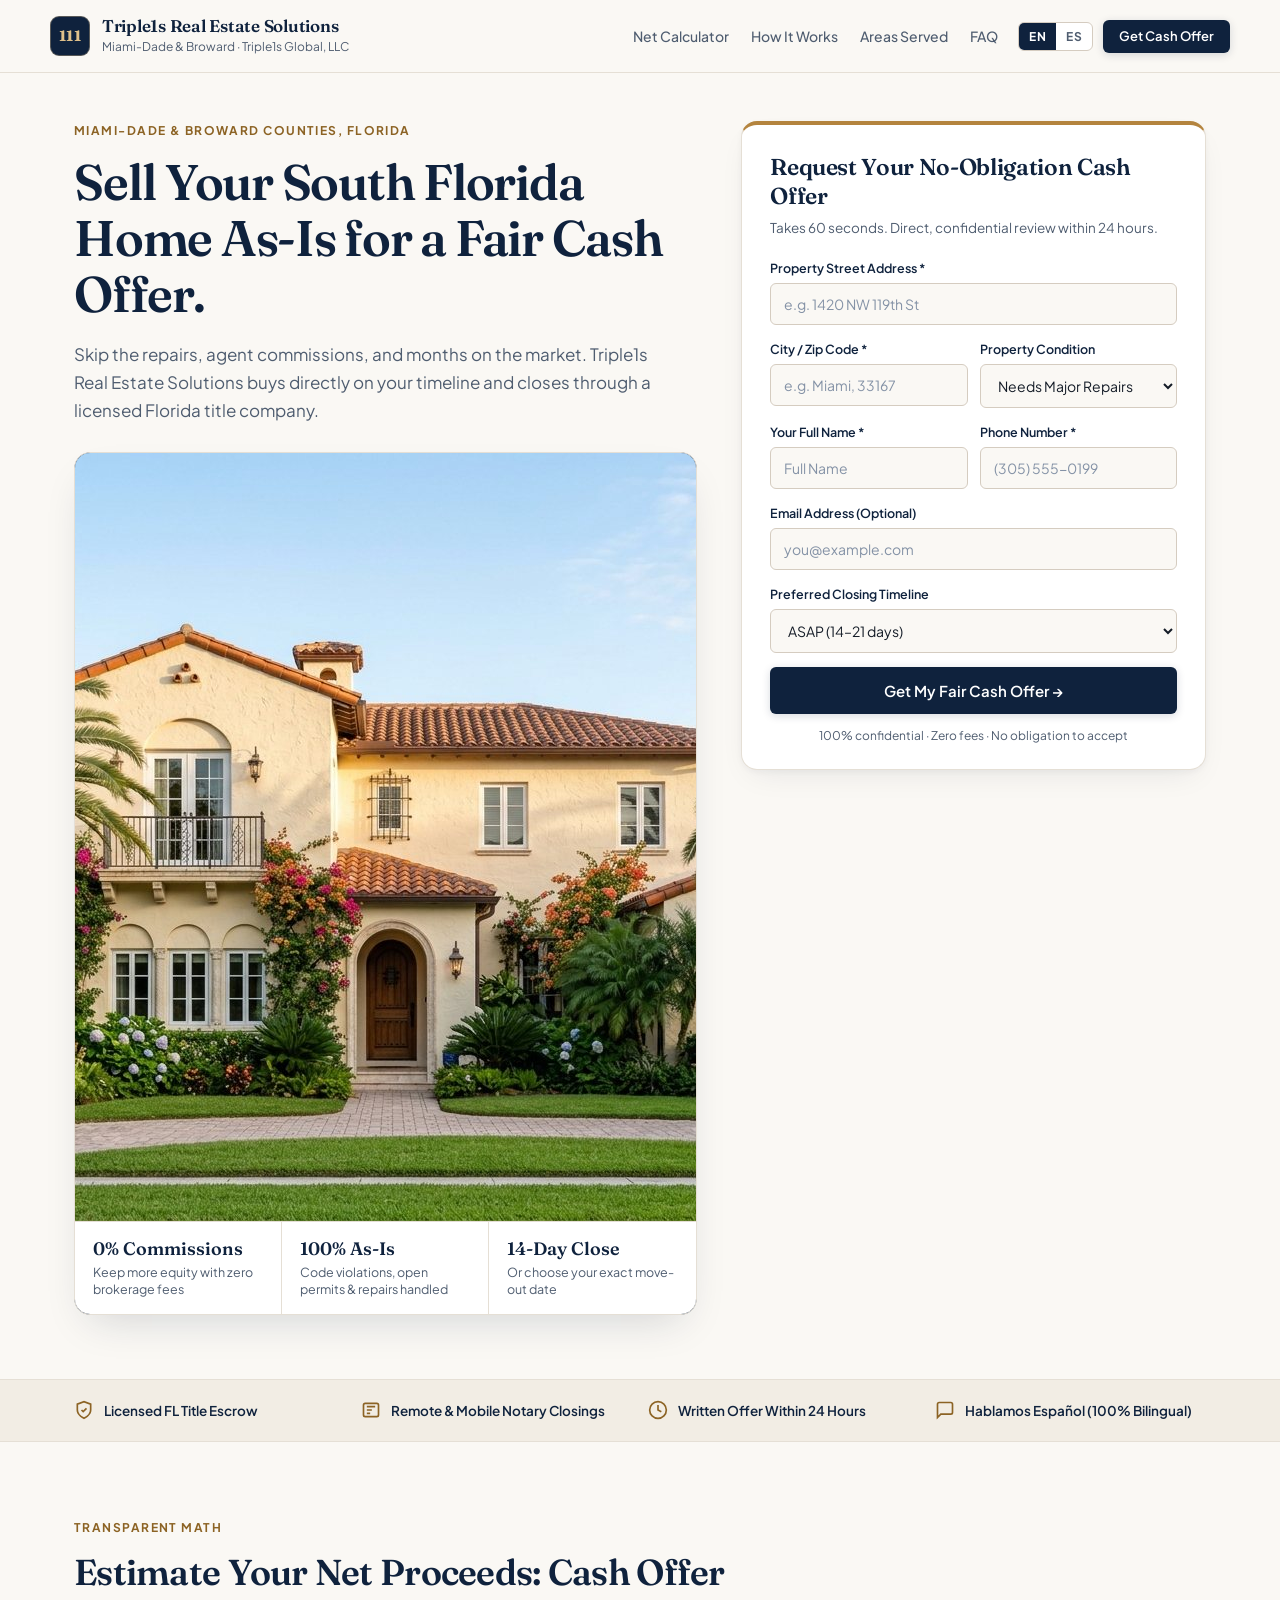
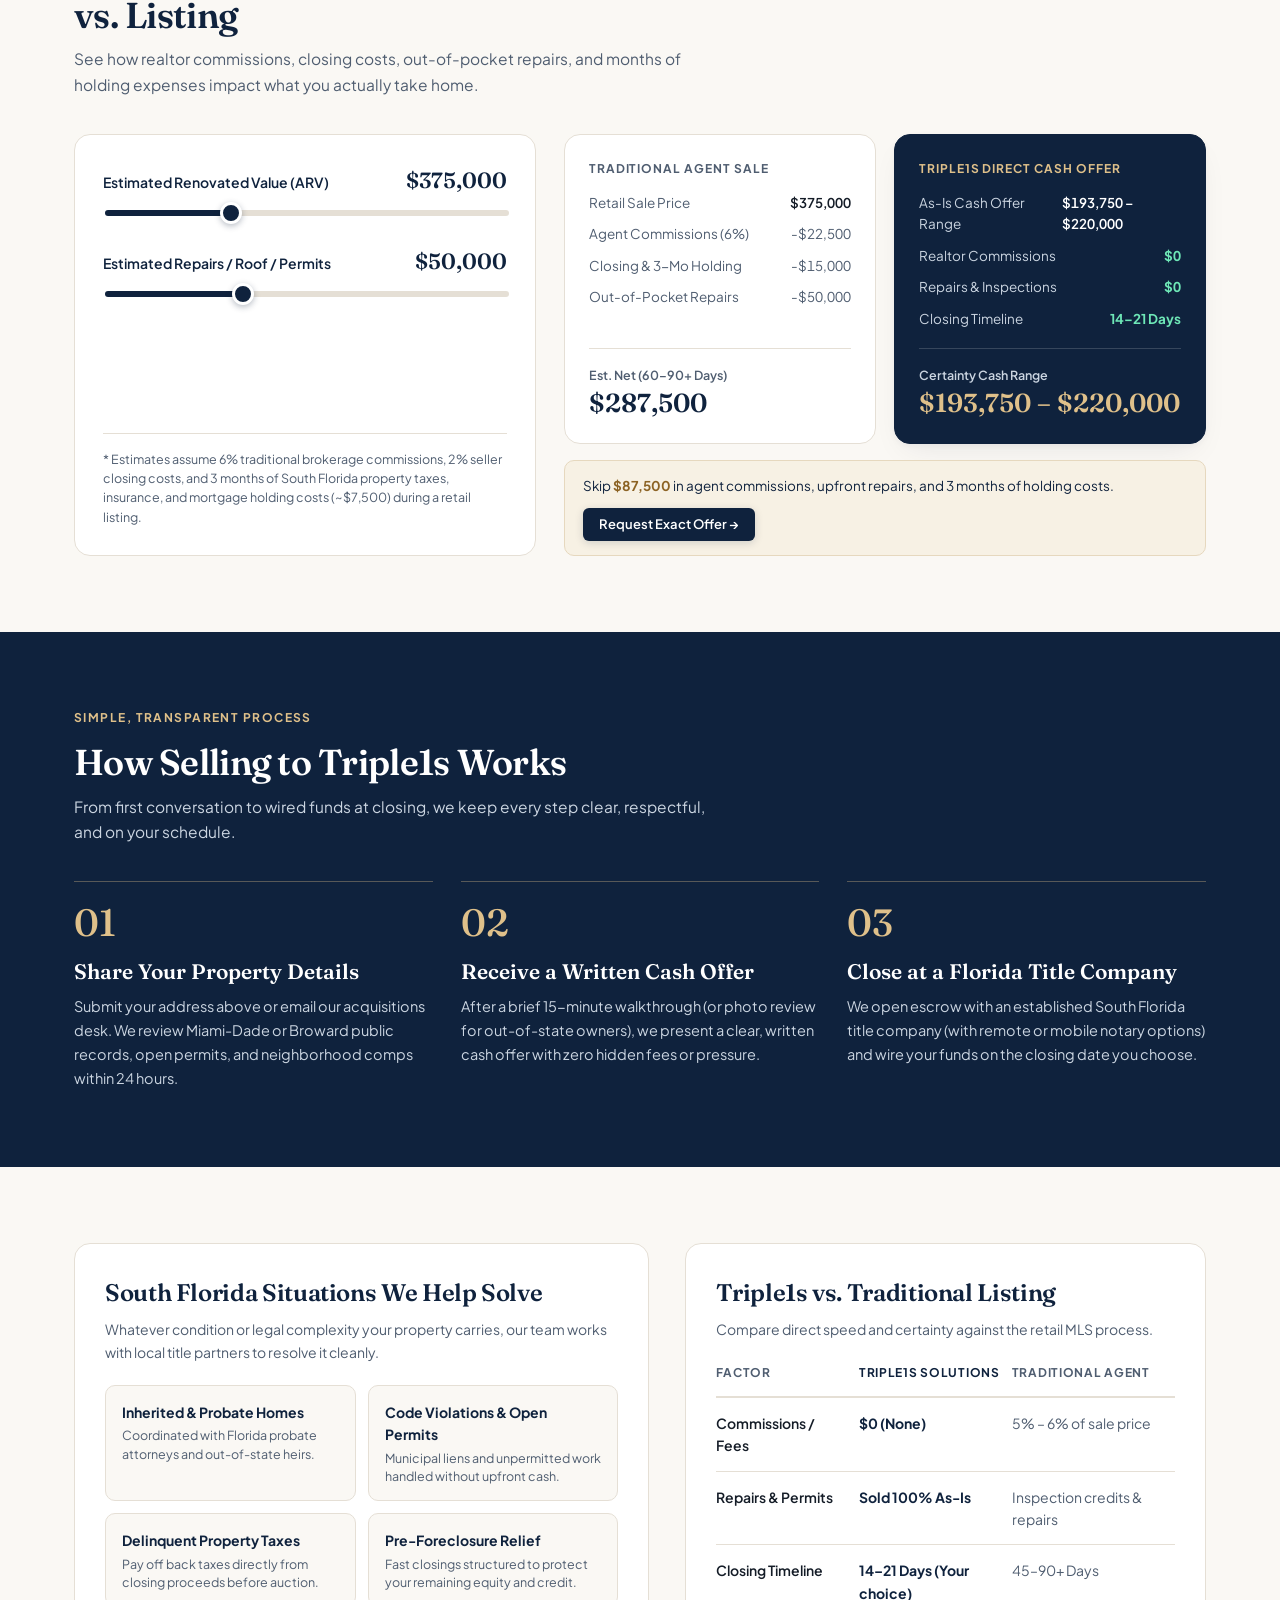
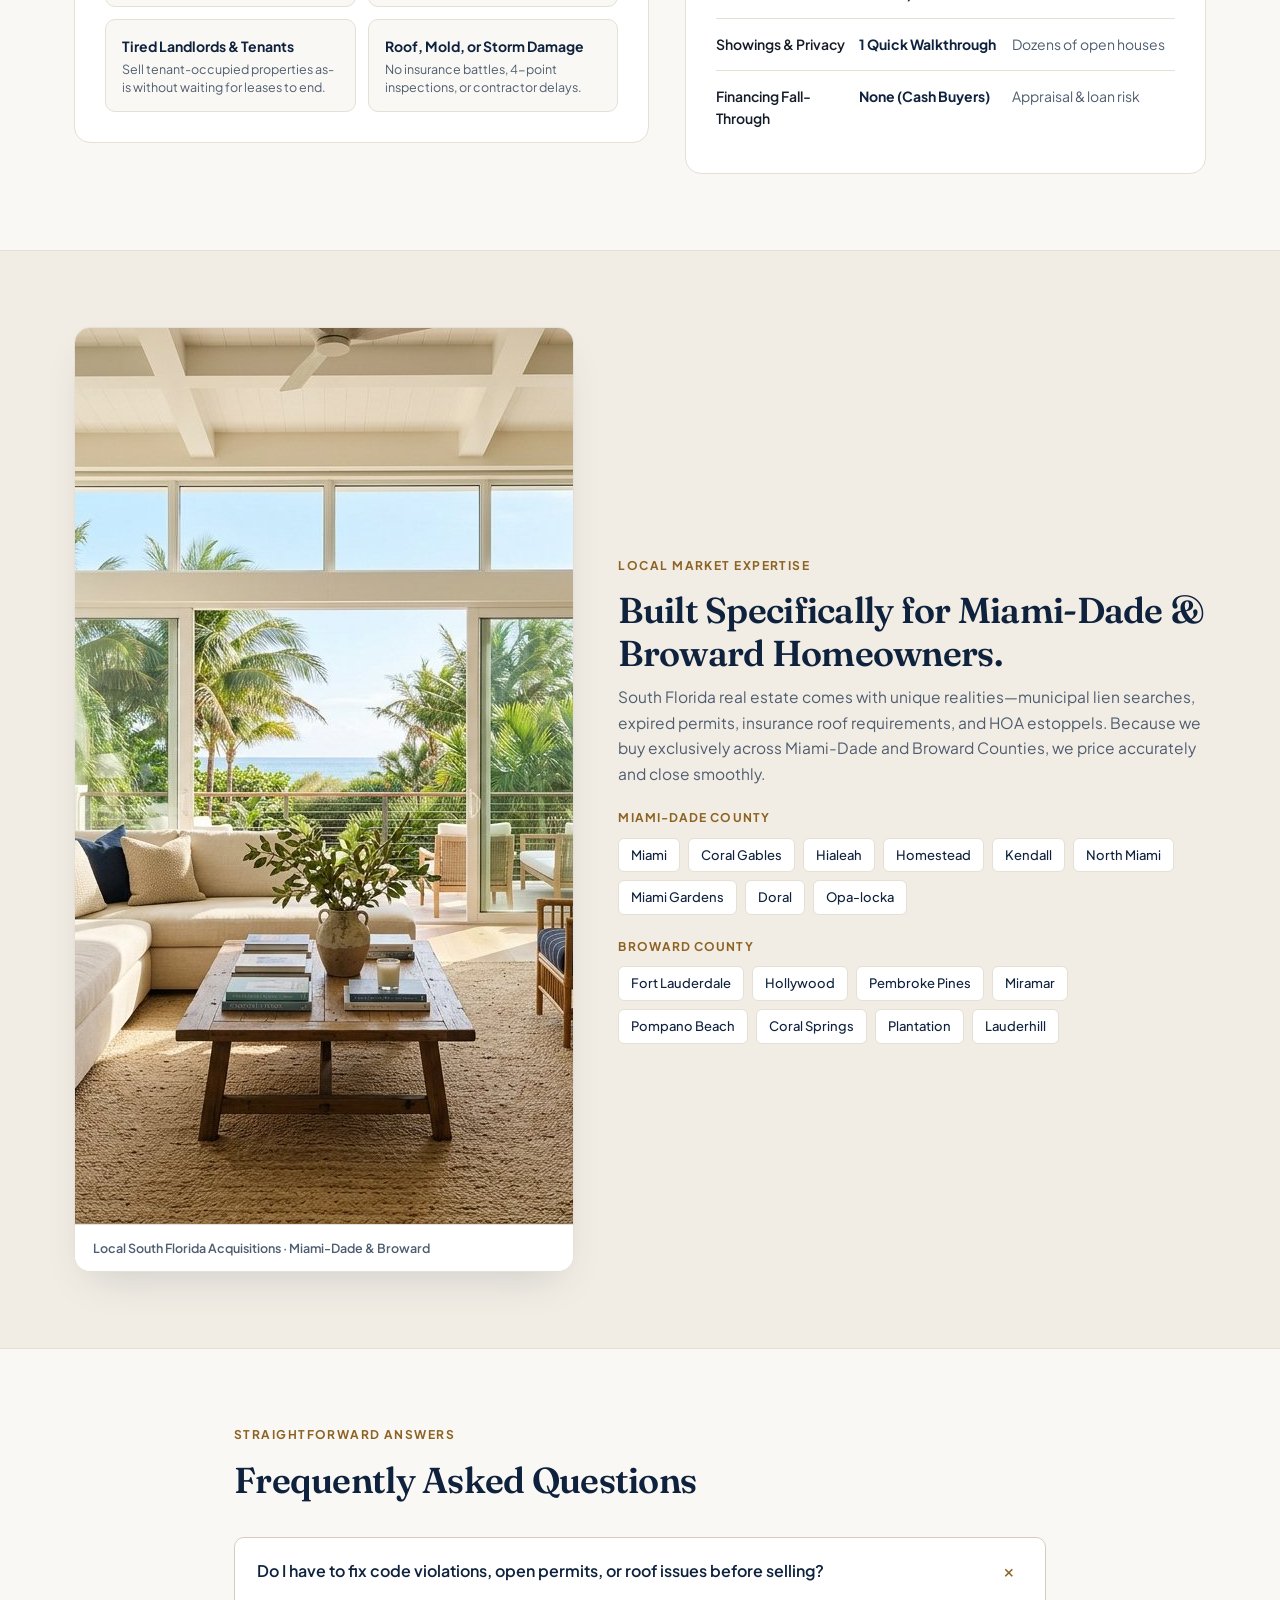
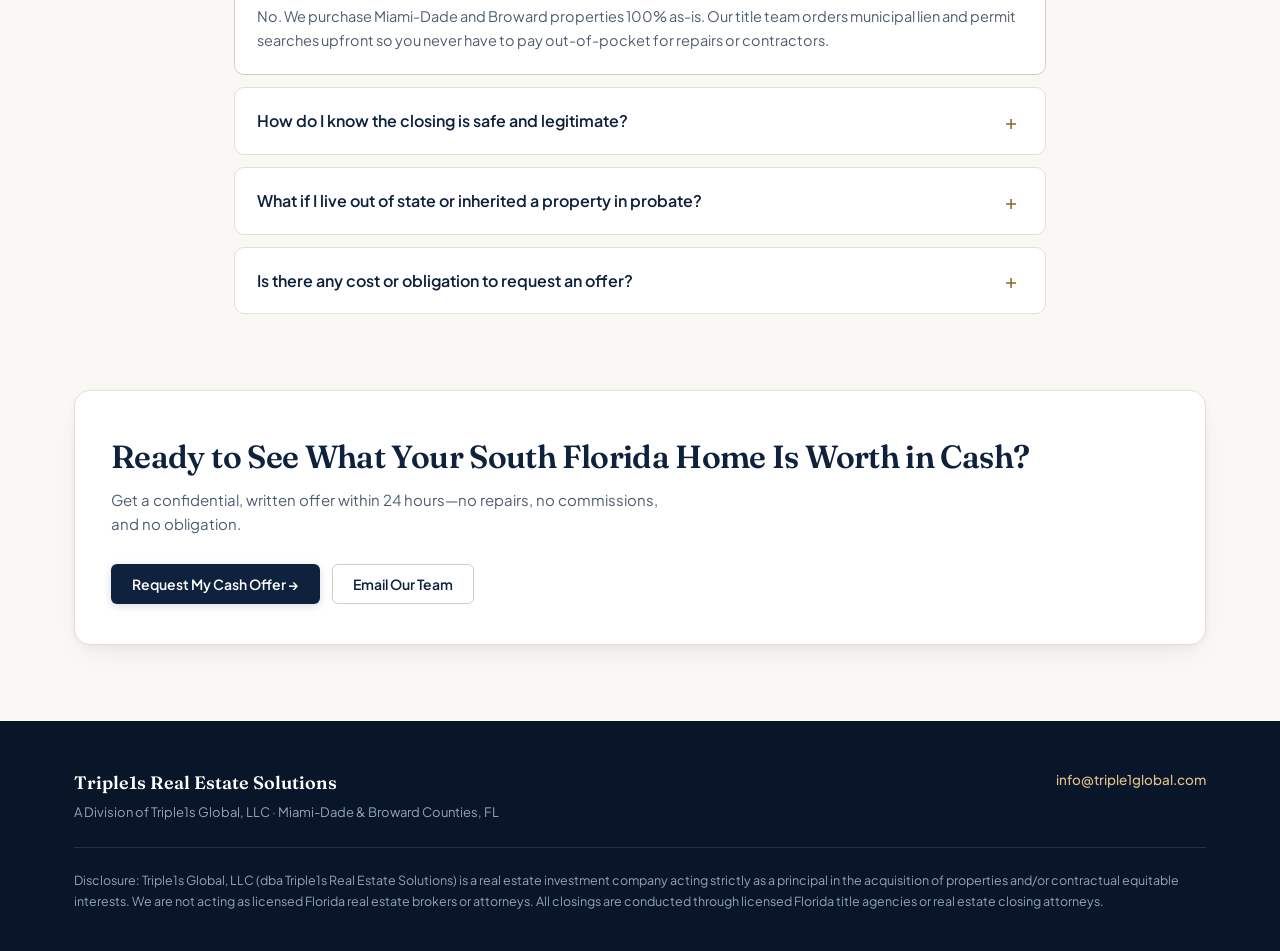
==== index.html @ c21f97f6 "Add SEO structured data, robots.txt, and sitemap.xml" ====
<!DOCTYPE html>
<html lang="en">
<head>
  <meta charset="UTF-8" />
  <meta name="viewport" content="width=device-width, initial-scale=1.0" />
  <title>Triple1s Real Estate Solutions | Miami-Dade &amp; Broward Cash Home Buyers</title>
  <meta name="description" content="Sell your Miami-Dade or Broward County house fast, as-is, for a fair cash offer with 0% commissions. Licensed Florida title company closings in as little as 14 days." />
  <meta property="og:title" content="Triple1s Real Estate Solutions | South Florida Cash Home Buyers" />
  <meta property="og:description" content="No repairs, no realtor commissions, no open houses. Request a direct, confidential cash offer for your Miami-Dade or Broward property." />
  <meta property="og:type" content="website" />
  <meta property="og:url" content="https://triple1globalsolutions.com/" />
  <meta property="og:image" content="https://triple1globalsolutions.com/assets/miami-home-hero.jpg" />
  <link rel="canonical" href="https://triple1globalsolutions.com/" />
  <link rel="icon" type="image/svg+xml" href="data:image/svg+xml,%3Csvg xmlns='http://www.w3.org/2000/svg' viewBox='0 0 64 64'%3E%3Crect width='64' height='64' rx='14' fill='%230F223D'/%3E%3Crect x='3' y='3' width='58' height='58' rx='11' fill='none' stroke='%23DFC08A' stroke-width='2' stroke-opacity='0.45'/%3E%3Ctext x='32' y='41' text-anchor='middle' font-family='Georgia,serif' font-weight='700' font-size='25' fill='%23DFC08A'%3E111%3C/text%3E%3C/svg%3E" />
  <link rel="preconnect" href="https://fonts.googleapis.com" />
  <link rel="preconnect" href="https://fonts.gstatic.com" crossorigin />
  <link href="https://fonts.googleapis.com/css2?family=Fraunces:opsz,wght@9..144,500;9..144,600;9..144,700&family=Plus+Jakarta+Sans:wght@400;500;600;700&display=swap" rel="stylesheet" />
  <link rel="stylesheet" href="./styles.css" />
  <script type="application/ld+json">
  {
    "@context": "https://schema.org",
    "@type": "Organization",
    "name": "Triple1s Real Estate Solutions",
    "legalName": "Triple1s Global, LLC",
    "url": "https://triple1globalsolutions.com/",
    "email": "info@triple1global.com",
    "description": "Direct, as-is cash home buyer serving Miami-Dade and Broward Counties, Florida. Licensed Florida title company closings.",
    "areaServed": [
      { "@type": "AdministrativeArea", "name": "Miami-Dade County, FL" },
      { "@type": "AdministrativeArea", "name": "Broward County, FL" }
    ],
    "knowsLanguage": ["en", "es"]
  }
  </script>
</head>
<body>

  <!-- Header -->
  <header class="site-header">
    <div class="container header-inner">
      <a href="#top" class="brand" aria-label="Triple1s Real Estate Solutions Home">
        <div class="brand-mark" aria-hidden="true">111</div>
        <div class="brand-text">
          <span class="brand-name">Triple1s Real Estate Solutions</span>
          <span class="brand-sub" data-i18n="brandSub">Miami-Dade &amp; Broward &middot; Triple1s Global, LLC</span>
        </div>
      </a>

      <div class="nav-wrap">
        <nav class="nav-links" aria-label="Primary Navigation">
          <a href="#calculator" data-i18n="navCalc">Net Calculator</a>
          <a href="#how-it-works" data-i18n="navSteps">How It Works</a>
          <a href="#areas" data-i18n="navAreas">Areas Served</a>
          <a href="#faq" data-i18n="navFaq">FAQ</a>
        </nav>

        <div class="nav-actions">
          <div class="lang-toggle" role="group" aria-label="Language Selector">
            <button id="lang-en" type="button" class="lang-btn is-active" onclick="setLang('en')">EN</button>
            <button id="lang-es" type="button" class="lang-btn" onclick="setLang('es')">ES</button>
          </div>
          <a href="#offer-form" class="btn btn--primary btn--sm header-cta" data-i18n="navCta">Get Cash Offer</a>
        </div>
      </div>
    </div>
  </header>

  <main id="top">
    <!-- Hero + Direct Cash Offer Intake -->
    <section class="hero">
      <div class="container hero-grid">
        <div>
          <p class="eyebrow" data-i18n="badge">Miami-Dade &amp; Broward Counties, Florida</p>
          <h1 class="hero-title" data-i18n="heroTitle">
            Sell Your South Florida Home As-Is for a Fair Cash Offer.
          </h1>
          <p class="hero-sub" data-i18n="heroSub">
            Skip the repairs, agent commissions, and months on the market. Triple1s Real Estate Solutions buys directly on your timeline and closes through a licensed Florida title company.
          </p>

          <figure class="hero-media" style="margin:0">
            <img
              src="./assets/miami-home-hero.jpg"
              alt="Sunlit South Florida Mediterranean single-family home with palm trees"
              width="1376"
              height="768"
              loading="eager"
            />
            <div class="hero-metrics">
              <div class="metric-cell">
                <div class="metric-val" data-i18n="pill1Title">0% Commissions</div>
                <div class="metric-desc" data-i18n="pill1Sub">Keep more equity with zero brokerage fees</div>
              </div>
              <div class="metric-cell">
                <div class="metric-val" data-i18n="pill2Title">100% As-Is</div>
                <div class="metric-desc" data-i18n="pill2Sub">Code violations, open permits &amp; repairs handled</div>
              </div>
              <div class="metric-cell">
                <div class="metric-val" data-i18n="pill3Title">14-Day Close</div>
                <div class="metric-desc" data-i18n="pill3Sub">Or choose your exact move-out date</div>
              </div>
            </div>
          </figure>
        </div>

        <!-- Offer Form Card -->
        <aside id="offer-form" class="offer-card" aria-labelledby="offer-form-heading">
          <h2 id="offer-form-heading" class="offer-card-title" data-i18n="formTitle">Request Your No-Obligation Cash Offer</h2>
          <p class="offer-card-sub" data-i18n="formSub">Takes 60 seconds. Direct, confidential review within 24 hours.</p>

          <form id="cash-offer-form" class="form-stack" onsubmit="submitOffer(event)">
            <div class="field">
              <label for="f-addr" data-i18n="lblAddr">Property Street Address *</label>
              <input id="f-addr" name="addr" required type="text" autocomplete="street-address" placeholder="e.g. 1420 NW 119th St" />
            </div>

            <div class="form-row-2">
              <div class="field">
                <label for="f-zip" data-i18n="lblZip">City / Zip Code *</label>
                <input id="f-zip" name="zip" required type="text" autocomplete="postal-code" placeholder="e.g. Miami, 33167" />
              </div>
              <div class="field">
                <label for="f-cond" data-i18n="lblCond">Property Condition</label>
                <select id="f-cond" name="condition">
                  <option value="Needs Major Repairs" data-i18n="optMajor">Needs Major Repairs</option>
                  <option value="Needs Cosmetic Updates" data-i18n="optCosmetic">Needs Cosmetic Updates</option>
                  <option value="Good Condition / Tenant Occupied" data-i18n="optGood">Good / Tenant Occupied</option>
                </select>
              </div>
            </div>

            <div class="form-row-2">
              <div class="field">
                <label for="f-name" data-i18n="lblName">Your Full Name *</label>
                <input id="f-name" name="name" required type="text" autocomplete="name" placeholder="Full Name" />
              </div>
              <div class="field">
                <label for="f-phone" data-i18n="lblPhone">Phone Number *</label>
                <input id="f-phone" name="phone" required type="tel" autocomplete="tel" placeholder="(305) 555-0199" />
              </div>
            </div>

            <div class="field">
              <label for="f-email" data-i18n="lblEmail">Email Address (Optional)</label>
              <input id="f-email" name="email" type="email" autocomplete="email" placeholder="you@example.com" />
            </div>

            <div class="field">
              <label for="f-timeline" data-i18n="lblTimeline">Preferred Closing Timeline</label>
              <select id="f-timeline" name="timeline">
                <option value="ASAP (14-21 days)" data-i18n="optAsap">ASAP (14–21 days)</option>
                <option value="30-45 days" data-i18n="opt30">30–45 days</option>
                <option value="60+ days / Flexible" data-i18n="optFlex">Flexible / Just exploring</option>
              </select>
            </div>

            <input id="f-honey" type="text" name="_honey" style="display:none" tabindex="-1" autocomplete="off" aria-hidden="true" />

            <button id="submit-btn" type="submit" class="btn btn--primary btn--full" data-i18n="formBtn">
              Get My Fair Cash Offer &rarr;
            </button>
          </form>

          <p class="form-note" data-i18n="formPrivacy">100% confidential &middot; Zero fees &middot; No obligation to accept</p>

          <div id="form-result" class="form-result is-hidden" role="status" aria-live="polite"></div>
        </aside>
      </div>
    </section>

    <!-- Trust Credentials Strip -->
    <section class="trust-strip" aria-label="Core Guarantees">
      <div class="container trust-grid">
        <div class="trust-item">
          <svg class="trust-icon" viewBox="0 0 24 24" fill="none" stroke="currentColor" stroke-width="2" aria-hidden="true"><path d="M12 22s8-4 8-10V5l-8-3-8 3v7c0 6 8 10 8 10z"/><path d="m9 12 2 2 4-4"/></svg>
          <span data-i18n="trust1">Licensed FL Title Escrow</span>
        </div>
        <div class="trust-item">
          <svg class="trust-icon" viewBox="0 0 24 24" fill="none" stroke="currentColor" stroke-width="2" aria-hidden="true"><rect x="3" y="4" width="18" height="16" rx="2"/><path d="M7 8h10M7 12h6M7 16h4"/></svg>
          <span data-i18n="trust2">Remote &amp; Mobile Notary Closings</span>
        </div>
        <div class="trust-item">
          <svg class="trust-icon" viewBox="0 0 24 24" fill="none" stroke="currentColor" stroke-width="2" aria-hidden="true"><circle cx="12" cy="12" r="10"/><path d="M12 6v6l4 2"/></svg>
          <span data-i18n="trust4">Written Offer Within 24 Hours</span>
        </div>
        <div class="trust-item">
          <svg class="trust-icon" viewBox="0 0 24 24" fill="none" stroke="currentColor" stroke-width="2" aria-hidden="true"><path d="M21 15a2 2 0 0 1-2 2H7l-4 4V5a2 2 0 0 1 2-2h14a2 2 0 0 1 2 2z"/></svg>
          <span data-i18n="trust3">Hablamos Espa&ntilde;ol (100% Bilingual)</span>
        </div>
      </div>
    </section>

    <!-- Interactive Net Proceeds Calculator -->
    <section id="calculator" class="section">
      <div class="container">
        <div class="section-header">
          <p class="eyebrow" data-i18n="calcEyebrow">Transparent Math</p>
          <h2 class="section-title" data-i18n="calcHeading">Estimate Your Net Proceeds: Cash Offer vs. Listing</h2>
          <p class="section-sub" data-i18n="calcSub">See how realtor commissions, closing costs, out-of-pocket repairs, and months of holding expenses impact what you actually take home.</p>
        </div>

        <div class="calc-grid">
          <div class="calc-controls">
            <div style="display:flex;flex-direction:column;gap:26px;">
              <div class="slider-group">
                <div class="slider-header">
                  <label for="c-arv" data-i18n="calcValLbl">Estimated Renovated Value (ARV)</label>
                  <span id="c-arv-out" class="slider-value num">$375,000</span>
                </div>
                <input id="c-arv" class="range-input" type="range" min="150000" max="900000" step="5000" value="375000" oninput="updateCalculator()" />
              </div>

              <div class="slider-group">
                <div class="slider-header">
                  <label for="c-repairs" data-i18n="calcRepLbl">Estimated Repairs / Roof / Permits</label>
                  <span id="c-repairs-out" class="slider-value num">$50,000</span>
                </div>
                <input id="c-repairs" class="range-input" type="range" min="0" max="150000" step="2500" value="50000" oninput="updateCalculator()" />
              </div>
            </div>

            <p class="calc-footnote" data-i18n="calcNote">
              * Estimates assume 6% traditional brokerage commissions, 2% seller closing costs, and 3 months of South Florida property taxes, insurance, and mortgage holding costs (~$7,500) during a retail listing.
            </p>
          </div>

          <div class="calc-results-wrap">
            <div class="calc-cards">
              <div class="calc-card">
                <div>
                  <div class="calc-card-kicker" data-i18n="calcTradTitle">Traditional Agent Sale</div>
                  <div class="calc-rows">
                    <div class="calc-row">
                      <span data-i18n="calcSalePrice">Retail Sale Price</span>
                      <strong id="ct-price" class="num"></strong>
                    </div>
                    <div class="calc-row">
                      <span data-i18n="calcComm">Agent Commissions (6%)</span>
                      <span id="ct-comm" class="num"></span>
                    </div>
                    <div class="calc-row">
                      <span data-i18n="calcClose">Closing &amp; 3-Mo Holding</span>
                      <span id="ct-close" class="num"></span>
                    </div>
                    <div class="calc-row">
                      <span data-i18n="calcRepairs">Out-of-Pocket Repairs</span>
                      <span id="ct-rep" class="num"></span>
                    </div>
                  </div>
                </div>
                <div class="calc-total">
                  <span class="calc-total-label" data-i18n="calcEstNet">Est. Net (60–90+ Days)</span>
                  <span id="ct-net" class="calc-total-value num"></span>
                </div>
              </div>

              <div class="calc-card calc-card--featured">
                <div>
                  <div class="calc-card-kicker" data-i18n="calcT1Title">Triple1s Direct Cash Offer</div>
                  <div class="calc-rows">
                    <div class="calc-row">
                      <span data-i18n="calcAsIs">As-Is Cash Offer Range</span>
                      <strong id="c1-range" class="num"></strong>
                    </div>
                    <div class="calc-row">
                      <span data-i18n="calcComm0">Realtor Commissions</span>
                      <span class="is-good num">$0</span>
                    </div>
                    <div class="calc-row">
                      <span data-i18n="calcRep0">Repairs &amp; Inspections</span>
                      <span class="is-good num">$0</span>
                    </div>
                    <div class="calc-row">
                      <span data-i18n="calcHold0">Closing Timeline</span>
                      <span class="is-good" data-i18n="calc14d">14–21 Days</span>
                    </div>
                  </div>
                </div>
                <div class="calc-total">
                  <span class="calc-total-label" data-i18n="calcFastNet">Certainty Cash Range</span>
                  <span id="c1-net" class="calc-total-value num"></span>
                </div>
              </div>
            </div>

            <div class="calc-summary-bar">
              <span id="calc-avoid-text"></span>
              <a href="#offer-form" class="btn btn--primary btn--sm" data-i18n="calcCta">Request Exact Offer &rarr;</a>
            </div>
          </div>
        </div>
      </div>
    </section>

    <!-- 3-Step Process (Deep Coastal Navy Band) -->
    <section id="how-it-works" class="section section--navy">
      <div class="container">
        <div class="section-header">
          <p class="eyebrow" data-i18n="stepsEyebrow">Simple, Transparent Process</p>
          <h2 class="section-title" data-i18n="stepsHeading">How Selling to Triple1s Works</h2>
          <p class="section-sub" data-i18n="stepsSub">From first conversation to wired funds at closing, we keep every step clear, respectful, and on your schedule.</p>
        </div>

        <div class="steps-grid">
          <div class="step-card">
            <div class="step-num num">01</div>
            <h3 class="step-title" data-i18n="s1Title">Share Your Property Details</h3>
            <p class="step-body" data-i18n="s1Body">Submit your address above or email our acquisitions desk. We review Miami-Dade or Broward public records, open permits, and neighborhood comps within 24 hours.</p>
          </div>
          <div class="step-card">
            <div class="step-num num">02</div>
            <h3 class="step-title" data-i18n="s2Title">Receive a Written Cash Offer</h3>
            <p class="step-body" data-i18n="s2Body">After a brief 15-minute walkthrough (or photo review for out-of-state owners), we present a clear, written cash offer with zero hidden fees or pressure.</p>
          </div>
          <div class="step-card">
            <div class="step-num num">03</div>
            <h3 class="step-title" data-i18n="s3Title">Close at a Florida Title Company</h3>
            <p class="step-body" data-i18n="s3Body">We open escrow with an established South Florida title company (with remote or mobile notary options) and wire your funds on the closing date you choose.</p>
          </div>
        </div>
      </div>
    </section>

    <!-- Situations We Solve + Side-by-Side Comparison -->
    <section class="section">
      <div class="container split-grid">
        <div class="panel-card">
          <h2 class="panel-title" data-i18n="sitTitle">South Florida Situations We Help Solve</h2>
          <p class="panel-sub" data-i18n="sitSub">Whatever condition or legal complexity your property carries, our team works with local title partners to resolve it cleanly.</p>
          <ul class="situations-grid">
            <li class="situation-item">
              <strong data-i18n="sit1">Inherited &amp; Probate Homes</strong>
              <span data-i18n="sit1Desc">Coordinated with Florida probate attorneys and out-of-state heirs.</span>
            </li>
            <li class="situation-item">
              <strong data-i18n="sit2">Code Violations &amp; Open Permits</strong>
              <span data-i18n="sit2Desc">Municipal liens and unpermitted work handled without upfront cash.</span>
            </li>
            <li class="situation-item">
              <strong data-i18n="sit3">Delinquent Property Taxes</strong>
              <span data-i18n="sit3Desc">Pay off back taxes directly from closing proceeds before auction.</span>
            </li>
            <li class="situation-item">
              <strong data-i18n="sit4">Pre-Foreclosure Relief</strong>
              <span data-i18n="sit4Desc">Fast closings structured to protect your remaining equity and credit.</span>
            </li>
            <li class="situation-item">
              <strong data-i18n="sit5">Tired Landlords &amp; Tenants</strong>
              <span data-i18n="sit5Desc">Sell tenant-occupied properties as-is without waiting for leases to end.</span>
            </li>
            <li class="situation-item">
              <strong data-i18n="sit6">Roof, Mold, or Storm Damage</strong>
              <span data-i18n="sit6Desc">No insurance battles, 4-point inspections, or contractor delays.</span>
            </li>
          </ul>
        </div>

        <div class="panel-card">
          <h2 class="panel-title" data-i18n="compTitle">Triple1s vs. Traditional Listing</h2>
          <p class="panel-sub" data-i18n="compSub">Compare direct speed and certainty against the retail MLS process.</p>
          <table class="compare-table">
            <thead>
              <tr>
                <th data-i18n="thFactor">Factor</th>
                <th class="col-t1" data-i18n="thT1">Triple1s Solutions</th>
                <th data-i18n="thTrad">Traditional Agent</th>
              </tr>
            </thead>
            <tbody>
              <tr>
                <td class="factor-cell" data-i18n="r1Col1">Commissions / Fees</td>
                <td class="t1-cell" data-i18n="r1Col2">$0 (None)</td>
                <td class="trad-cell" data-i18n="r1Col3">5% – 6% of sale price</td>
              </tr>
              <tr>
                <td class="factor-cell" data-i18n="r2Col1">Repairs &amp; Permits</td>
                <td class="t1-cell" data-i18n="r2Col2">Sold 100% As-Is</td>
                <td class="trad-cell" data-i18n="r2Col3">Inspection credits &amp; repairs</td>
              </tr>
              <tr>
                <td class="factor-cell" data-i18n="r3Col1">Closing Timeline</td>
                <td class="t1-cell" data-i18n="r3Col2">14–21 Days (Your choice)</td>
                <td class="trad-cell" data-i18n="r3Col3">45–90+ Days</td>
              </tr>
              <tr>
                <td class="factor-cell" data-i18n="r4Col1">Showings &amp; Privacy</td>
                <td class="t1-cell" data-i18n="r4Col2">1 Quick Walkthrough</td>
                <td class="trad-cell" data-i18n="r4Col3">Dozens of open houses</td>
              </tr>
              <tr>
                <td class="factor-cell" data-i18n="r5Col1">Financing Fall-Through</td>
                <td class="t1-cell" data-i18n="r5Col2">None (Cash Buyers)</td>
                <td class="trad-cell" data-i18n="r5Col3">Appraisal &amp; loan risk</td>
              </tr>
            </tbody>
          </table>
        </div>
      </div>
    </section>

    <!-- Local South Florida Presence & Service Areas -->
    <section id="areas" class="section section--sand">
      <div class="container areas-grid">
        <figure class="area-photo" style="margin:0">
          <img
            src="./assets/south-florida-interior.jpg"
            alt="Bright sunlit South Florida coastal home living room overlooking palm trees"
            width="1200"
            height="896"
            loading="lazy"
          />
          <figcaption class="area-caption" data-i18n="areaCaption">Local South Florida Acquisitions &middot; Miami-Dade &amp; Broward</figcaption>
        </figure>

        <div>
          <p class="eyebrow" data-i18n="areasEyebrow">Local Market Expertise</p>
          <h2 class="section-title" data-i18n="areasTitle">Built Specifically for Miami-Dade &amp; Broward Homeowners.</h2>
          <p class="section-sub" data-i18n="areasSub">
            South Florida real estate comes with unique realities—municipal lien searches, expired permits, insurance roof requirements, and HOA estoppels. Because we buy exclusively across Miami-Dade and Broward Counties, we price accurately and close smoothly.
          </p>

          <div class="county-block">
            <h3 class="county-label" data-i18n="miamiLabel">Miami-Dade County</h3>
            <div class="city-list">
              <span class="city-tag">Miami</span>
              <span class="city-tag">Coral Gables</span>
              <span class="city-tag">Hialeah</span>
              <span class="city-tag">Homestead</span>
              <span class="city-tag">Kendall</span>
              <span class="city-tag">North Miami</span>
              <span class="city-tag">Miami Gardens</span>
              <span class="city-tag">Doral</span>
              <span class="city-tag">Opa-locka</span>
            </div>
          </div>

          <div class="county-block">
            <h3 class="county-label" data-i18n="browardLabel">Broward County</h3>
            <div class="city-list">
              <span class="city-tag">Fort Lauderdale</span>
              <span class="city-tag">Hollywood</span>
              <span class="city-tag">Pembroke Pines</span>
              <span class="city-tag">Miramar</span>
              <span class="city-tag">Pompano Beach</span>
              <span class="city-tag">Coral Springs</span>
              <span class="city-tag">Plantation</span>
              <span class="city-tag">Lauderhill</span>
            </div>
          </div>
        </div>
      </div>
    </section>

    <!-- FAQ Accordion -->
    <section id="faq" class="section">
      <div class="container container--narrow">
        <div class="section-header">
          <p class="eyebrow" data-i18n="faqEyebrow">Straightforward Answers</p>
          <h2 class="section-title" data-i18n="faqHeading">Frequently Asked Questions</h2>
        </div>

        <div class="faq-list">
          <details class="faq-item" open>
            <summary>
              <span data-i18n="faq1Q">Do I have to fix code violations, open permits, or roof issues before selling?</span>
              <span class="faq-plus" aria-hidden="true">+</span>
            </summary>
            <p class="faq-answer" data-i18n="faq1A">No. We purchase Miami-Dade and Broward properties 100% as-is. Our title team orders municipal lien and permit searches upfront so you never have to pay out-of-pocket for repairs or contractors.</p>
          </details>

          <details class="faq-item">
            <summary>
              <span data-i18n="faq2Q">How do I know the closing is safe and legitimate?</span>
              <span class="faq-plus" aria-hidden="true">+</span>
            </summary>
            <p class="faq-answer" data-i18n="faq2A">Every closing is conducted through a licensed Florida title company or real estate closing attorney. Funds are verified in escrow and wired directly to your bank account at closing.</p>
          </details>

          <details class="faq-item">
            <summary>
              <span data-i18n="faq3Q">What if I live out of state or inherited a property in probate?</span>
              <span class="faq-plus" aria-hidden="true">+</span>
            </summary>
            <p class="faq-answer" data-i18n="faq3A">We regularly work with out-of-state owners and heirs. We coordinate remote online notarization (RON) or mobile notaries, and work alongside Florida probate attorneys whenever needed.</p>
          </details>

          <details class="faq-item">
            <summary>
              <span data-i18n="faq4Q">Is there any cost or obligation to request an offer?</span>
              <span class="faq-plus" aria-hidden="true">+</span>
            </summary>
            <p class="faq-answer" data-i18n="faq4A">Zero cost and zero obligation. You review our written offer on your own time and decide what makes the most sense for your family and timeline.</p>
          </details>
        </div>
      </div>
    </section>

    <!-- Bottom CTA Banner -->
    <section class="cta-band">
      <div class="container">
        <div class="cta-box">
          <div>
            <h2 data-i18n="ctaTitle">Ready to See What Your South Florida Home Is Worth in Cash?</h2>
            <p data-i18n="ctaSub">Get a confidential, written offer within 24 hours—no repairs, no commissions, and no obligation.</p>
          </div>
          <div class="cta-actions">
            <a href="#offer-form" class="btn btn--primary" data-i18n="ctaBtn">Request My Cash Offer &rarr;</a>
            <a href="mailto:info@triple1global.com?subject=Cash%20Offer%20Inquiry" class="btn btn--outline" data-i18n="ctaEmail">Email Our Team</a>
          </div>
        </div>
      </div>
    </section>
  </main>

  <!-- Footer -->
  <footer class="site-footer">
    <div class="container">
      <div class="footer-top">
        <div>
          <div class="footer-brand">Triple1s Real Estate Solutions</div>
          <div class="footer-sub" data-i18n="footerDiv">A Division of Triple1s Global, LLC &middot; Miami-Dade &amp; Broward Counties, FL</div>
        </div>
        <div class="footer-links">
          <a href="mailto:info@triple1global.com">info@triple1global.com</a>
        </div>
      </div>
      <p class="footer-disclosure" data-i18n="disclosure">
        Disclosure: Triple1s Global, LLC (dba Triple1s Real Estate Solutions) is a real estate investment company acting strictly as a principal in the acquisition of properties and/or contractual equitable interests. We are not acting as licensed Florida real estate brokers or attorneys. All closings are conducted through licensed Florida title agencies or real estate closing attorneys.
      </p>
    </div>
  </footer>

  <script>
    // Live static-hosting email backend via Web3Forms (public access key alias for info@triple1global.com)
    const WEB3FORMS_ACCESS_KEY = '5b92cf90-9b7e-44e0-bfd4-05929513a20d';
    const FORMSUBMIT_ENDPOINT = '';
    const FORMSUBMIT_CC = '';

    let currentLang = 'en';
    let lastLeadSummary = '';

    function escHtml(v) {
      return String(v ?? '')
        .replace(/&/g, '&amp;')
        .replace(/</g, '&lt;')
        .replace(/>/g, '&gt;')
        .replace(/"/g, '&quot;')
        .replace(/'/g, '&#39;');
    }

    const I18N = {
      en: {
        brandSub: 'Miami-Dade & Broward · Triple1s Global, LLC',
        navCalc: 'Net Calculator',
        navSteps: 'How It Works',
        navAreas: 'Areas Served',
        navFaq: 'FAQ',
        navCta: 'Get Cash Offer',
        badge: 'Miami-Dade & Broward Counties, Florida',
        heroTitle: 'Sell Your South Florida Home As-Is for a Fair Cash Offer.',
        heroSub: 'Skip the repairs, agent commissions, and months on the market. Triple1s Real Estate Solutions buys directly on your timeline and closes through a licensed Florida title company.',
        pill1Title: '0% Commissions',
        pill1Sub: 'Keep more equity with zero brokerage fees',
        pill2Title: '100% As-Is',
        pill2Sub: 'Code violations, open permits & repairs handled',
        pill3Title: '14-Day Close',
        pill3Sub: 'Or choose your exact move-out date',
        formTitle: 'Request Your No-Obligation Cash Offer',
        formSub: 'Takes 60 seconds. Direct, confidential review within 24 hours.',
        lblAddr: 'Property Street Address *',
        lblZip: 'City / Zip Code *',
        lblCond: 'Property Condition',
        lblName: 'Your Full Name *',
        lblPhone: 'Phone Number *',
        lblEmail: 'Email Address (Optional)',
        lblTimeline: 'Preferred Closing Timeline',
        optMajor: 'Needs Major Repairs',
        optCosmetic: 'Needs Cosmetic Updates',
        optGood: 'Good / Tenant Occupied',
        optAsap: 'ASAP (14–21 days)',
        opt30: '30–45 days',
        optFlex: 'Flexible / Just exploring',
        phAddr: 'e.g. 1420 NW 119th St',
        phZip: 'e.g. Miami, 33167',
        phName: 'Full Name',
        phPhone: '(305) 555-0199',
        phEmail: 'you@example.com',
        formBtn: 'Get My Fair Cash Offer →',
        formPrivacy: '100% confidential · Zero fees · No obligation to accept',
        trust1: 'Licensed FL Title Escrow',
        trust2: 'Remote & Mobile Notary Closings',
        trust4: 'Written Offer Within 24 Hours',
        trust3: 'Hablamos Español (100% Bilingual)',
        calcEyebrow: 'Transparent Math',
        calcHeading: 'Estimate Your Net Proceeds: Cash Offer vs. Listing',
        calcSub: 'See how realtor commissions, closing costs, out-of-pocket repairs, and months of holding expenses impact what you actually take home.',
        calcValLbl: 'Estimated Renovated Value (ARV)',
        calcRepLbl: 'Estimated Repairs / Roof / Permits',
        calcNote: '* Estimates assume 6% traditional brokerage commissions, 2% seller closing costs, and 3 months of South Florida property taxes, insurance, and mortgage holding costs (~$7,500) during a retail listing.',
        calcTradTitle: 'Traditional Agent Sale',
        calcSalePrice: 'Retail Sale Price',
        calcComm: 'Agent Commissions (6%)',
        calcClose: 'Closing & 3-Mo Holding',
        calcRepairs: 'Out-of-Pocket Repairs',
        calcEstNet: 'Est. Net (60–90+ Days)',
        calcT1Title: 'Triple1s Direct Cash Offer',
        calcAsIs: 'As-Is Cash Offer Range',
        calcComm0: 'Realtor Commissions',
        calcRep0: 'Repairs & Inspections',
        calcHold0: 'Closing Timeline',
        calc14d: '14–21 Days',
        calcFastNet: 'Certainty Cash Range',
        calcCta: 'Request Exact Offer →',
        stepsEyebrow: 'Simple, Transparent Process',
        stepsHeading: 'How Selling to Triple1s Works',
        stepsSub: 'From first conversation to wired funds at closing, we keep every step clear, respectful, and on your schedule.',
        s1Title: 'Share Your Property Details',
        s1Body: 'Submit your address above or email our acquisitions desk. We review Miami-Dade or Broward public records, open permits, and neighborhood comps within 24 hours.',
        s2Title: 'Receive a Written Cash Offer',
        s2Body: 'After a brief 15-minute walkthrough (or photo review for out-of-state owners), we present a clear, written cash offer with zero hidden fees or pressure.',
        s3Title: 'Close at a Florida Title Company',
        s3Body: 'We open escrow with an established South Florida title company (with remote or mobile notary options) and wire your funds on the closing date you choose.',
        sitTitle: 'South Florida Situations We Help Solve',
        sitSub: 'Whatever condition or legal complexity your property carries, our team works with local title partners to resolve it cleanly.',
        sit1: 'Inherited & Probate Homes',
        sit1Desc: 'Coordinated with Florida probate attorneys and out-of-state heirs.',
        sit2: 'Code Violations & Open Permits',
        sit2Desc: 'Municipal liens and unpermitted work handled without upfront cash.',
        sit3: 'Delinquent Property Taxes',
        sit3Desc: 'Pay off back taxes directly from closing proceeds before auction.',
        sit4: 'Pre-Foreclosure Relief',
        sit4Desc: 'Fast closings structured to protect your remaining equity and credit.',
        sit5: 'Tired Landlords & Tenants',
        sit5Desc: 'Sell tenant-occupied properties as-is without waiting for leases to end.',
        sit6: 'Roof, Mold, or Storm Damage',
        sit6Desc: 'No insurance battles, 4-point inspections, or contractor delays.',
        compTitle: 'Triple1s vs. Traditional Listing',
        compSub: 'Compare direct speed and certainty against the retail MLS process.',
        thFactor: 'Factor',
        thT1: 'Triple1s Solutions',
        thTrad: 'Traditional Agent',
        r1Col1: 'Commissions / Fees',
        r1Col2: '$0 (None)',
        r1Col3: '5% – 6% of sale price',
        r2Col1: 'Repairs & Permits',
        r2Col2: 'Sold 100% As-Is',
        r2Col3: 'Inspection credits & repairs',
        r3Col1: 'Closing Timeline',
        r3Col2: '14–21 Days (Your choice)',
        r3Col3: '45–90+ Days',
        r4Col1: 'Showings & Privacy',
        r4Col2: '1 Quick Walkthrough',
        r4Col3: 'Dozens of open houses',
        r5Col1: 'Financing Fall-Through',
        r5Col2: 'None (Cash Buyers)',
        r5Col3: 'Appraisal & loan risk',
        areaCaption: 'Local South Florida Acquisitions · Miami-Dade & Broward',
        areasEyebrow: 'Local Market Expertise',
        areasTitle: 'Built Specifically for Miami-Dade & Broward Homeowners.',
        areasSub: 'South Florida real estate comes with unique realities—municipal lien searches, expired permits, insurance roof requirements, and HOA estoppels. Because we buy exclusively across Miami-Dade and Broward Counties, we price accurately and close smoothly.',
        miamiLabel: 'Miami-Dade County',
        browardLabel: 'Broward County',
        faqEyebrow: 'Straightforward Answers',
        faqHeading: 'Frequently Asked Questions',
        faq1Q: 'Do I have to fix code violations, open permits, or roof issues before selling?',
        faq1A: 'No. We purchase Miami-Dade and Broward properties 100% as-is. Our title team orders municipal lien and permit searches upfront so you never have to pay out-of-pocket for repairs or contractors.',
        faq2Q: 'How do I know the closing is safe and legitimate?',
        faq2A: 'Every closing is conducted through a licensed Florida title company or real estate closing attorney. Funds are verified in escrow and wired directly to your bank account at closing.',
        faq3Q: 'What if I live out of state or inherited a property in probate?',
        faq3A: 'We regularly work with out-of-state owners and heirs. We coordinate remote online notarization (RON) or mobile notaries, and work alongside Florida probate attorneys whenever needed.',
        faq4Q: 'Is there any cost or obligation to request an offer?',
        faq4A: 'Zero cost and zero obligation. You review our written offer on your own time and decide what makes the most sense for your family and timeline.',
        ctaTitle: 'Ready to See What Your South Florida Home Is Worth in Cash?',
        ctaSub: 'Get a confidential, written offer within 24 hours—no repairs, no commissions, and no obligation.',
        ctaBtn: 'Request My Cash Offer →',
        ctaEmail: 'Email Our Team',
        footerDiv: 'A Division of Triple1s Global, LLC · Miami-Dade & Broward Counties, FL',
        disclosure: 'Disclosure: Triple1s Global, LLC (dba Triple1s Real Estate Solutions) is a real estate investment company acting strictly as a principal in the acquisition of properties and/or contractual equitable interests. We are not acting as licensed Florida real estate brokers or attorneys. All closings are conducted through licensed Florida title agencies or real estate closing attorneys.'
      },
      es: {
        brandSub: 'Miami-Dade y Broward · Triple1s Global, LLC',
        navCalc: 'Calculadora',
        navSteps: 'Cómo Funciona',
        navAreas: 'Áreas',
        navFaq: 'Preguntas',
        navCta: 'Oferta en Efectivo',
        badge: 'Condados de Miami-Dade y Broward, Florida',
        heroTitle: 'Venda Su Casa en el Sur de Florida Tal Como Está y en Efectivo.',
        heroSub: 'Evite reparaciones, comisiones de agentes y meses esperando en el mercado. Triple1s Real Estate Solutions compra directamente en su plazo y cierra con una compañía de título licenciada en Florida.',
        pill1Title: '0% Comisiones',
        pill1Sub: 'Conserve más capital sin honorarios de agentes',
        pill2Title: '100% Tal Como Está',
        pill2Sub: 'Manejamos multas de código, permisos y reparaciones',
        pill3Title: 'Cierre en 14 Días',
        pill3Sub: 'O elija su fecha exacta de mudanza',
        formTitle: 'Solicite Su Oferta en Efectivo Sin Compromiso',
        formSub: 'Toma 60 segundos. Revisión directa y confidencial en 24 horas.',
        lblAddr: 'Dirección de la Propiedad *',
        lblZip: 'Ciudad / Código Postal *',
        lblCond: 'Estado de la Propiedad',
        lblName: 'Su Nombre Completo *',
        lblPhone: 'Número de Teléfono *',
        lblEmail: 'Correo Electrónico (Opcional)',
        lblTimeline: 'Plazo de Cierre Preferido',
        optMajor: 'Necesita Reparaciones Mayores',
        optCosmetic: 'Necesita Mejoras Cosméticas',
        optGood: 'Buen Estado / Con Inquilinos',
        optAsap: 'Lo antes posible (14–21 días)',
        opt30: '30–45 días',
        optFlex: 'Flexible / Solo explorando',
        phAddr: 'ej. 1420 NW 119th St',
        phZip: 'ej. Miami, 33167',
        phName: 'Nombre Completo',
        phPhone: '(305) 555-0199',
        phEmail: 'usted@correo.com',
        formBtn: 'Obtener Mi Oferta en Efectivo →',
        formPrivacy: '100% confidencial · Sin cargos · Sin compromiso de aceptar',
        trust1: 'Compañía de Título Licenciada en FL',
        trust2: 'Cierres Remotos y Notario Móvil',
        trust4: 'Oferta Escrita en 24 Horas',
        trust3: 'Atención 100% en Español',
        calcEyebrow: 'Números Transparentes',
        calcHeading: 'Estime Su Ganancia Neta: Efectivo vs. Venta Tradicional',
        calcSub: 'Compare cómo las comisiones, gastos de cierre, reparaciones de su bolsillo y meses en el mercado afectan lo que realmente recibe.',
        calcValLbl: 'Valor Renovado Estimado (ARV)',
        calcRepLbl: 'Reparaciones / Techo / Permisos',
        calcNote: '* Estimaciones basadas en 6% de comisión de agencia, 2% de gastos de cierre del vendedor y 3 meses de impuestos, seguro e hipoteca (~$7,500) durante una venta tradicional.',
        calcTradTitle: 'Venta Tradicional con Agente',
        calcSalePrice: 'Precio de Venta al Público',
        calcComm: 'Comisiones de Agente (6%)',
        calcClose: 'Cierre y 3 Meses de Gastos',
        calcRepairs: 'Reparaciones de Su Bolsillo',
        calcEstNet: 'Neto Est. (60–90+ Días)',
        calcT1Title: 'Oferta Directa Triple1s',
        calcAsIs: 'Rango en Efectivo Tal Como Está',
        calcComm0: 'Comisiones de Realtor',
        calcRep0: 'Reparaciones e Inspecciones',
        calcHold0: 'Tiempo de Cierre',
        calc14d: '14–21 Días',
        calcFastNet: 'Rango Seguro en Efectivo',
        calcCta: 'Solicitar Oferta Exacta →',
        stepsEyebrow: 'Proceso Simple y Transparente',
        stepsHeading: 'Cómo Funciona Vender a Triple1s',
        stepsSub: 'Desde la primera llamada hasta la transferencia de fondos en el cierre, mantenemos cada paso claro y a su ritmo.',
        s1Title: 'Comparta los Datos de Su Propiedad',
        s1Body: 'Envíe su dirección arriba o escríbanos. Revisamos los registros públicos de Miami-Dade o Broward, permisos abiertos y comparables en 24 horas.',
        s2Title: 'Reciba Una Oferta Escrita',
        s2Body: 'Tras una breve visita de 15 minutos (o revisión por fotos para dueños fuera del estado), le entregamos una oferta clara y sin presiones.',
        s3Title: 'Cierre en Compañía de Título',
        s3Body: 'Abrimos custodia con una compañía de título reconocida del Sur de Florida (con notario remoto o móvil) y recibe sus fondos en la fecha elegida.',
        sitTitle: 'Situaciones Que Ayudamos a Resolver',
        sitSub: 'Sea cual sea la condición o situación legal de su propiedad, trabajamos con agencias de título locales para resolverlo sin complicaciones.',
        sit1: 'Herencias y Sucesiones (Probate)',
        sit1Desc: 'Coordinación con abogados de sucesión en Florida y herederos fuera del estado.',
        sit2: 'Multas de Código y Permisos',
        sit2Desc: 'Resolvemos gravámenes municipales y trabajos sin permiso sin adelantos.',
        sit3: 'Impuestos Atrasados',
        sit3Desc: 'Liquidamos impuestos pendientes directamente en el cierre antes de subasta.',
        sit4: 'Alivio de Pre-Ejecución',
        sit4Desc: 'Cierres rápidos diseñados para proteger su capital y su crédito.',
        sit5: 'Propietarios con Inquilinos',
        sit5Desc: 'Venda propiedades ocupadas tal como están sin esperar fin de contrato.',
        sit6: 'Daños de Techo, Moho o Tormenta',
        sit6Desc: 'Sin disputas de seguro, inspecciones de 4 puntos ni contratistas.',
        compTitle: 'Triple1s vs. Venta Tradicional',
        compSub: 'Compare la rapidez y certeza en efectivo frente a listar en el MLS.',
        thFactor: 'Factor',
        thT1: 'Triple1s Solutions',
        thTrad: 'Agente Tradicional',
        r1Col1: 'Comisiones / Cargos',
        r1Col2: '$0 (Ninguno)',
        r1Col3: '5% – 6% del precio',
        r2Col1: 'Reparaciones y Permisos',
        r2Col2: '100% Tal Como Está',
        r2Col3: 'Créditos y exigencias',
        r3Col1: 'Plazo de Cierre',
        r3Col2: '14–21 Días (A su elección)',
        r3Col3: '45–90+ Días',
        r4Col1: 'Visitas y Privacidad',
        r4Col2: '1 Visita Rápida',
        r4Col3: 'Decenas de visitas públicas',
        r5Col1: 'Riesgo de Financiamiento',
        r5Col2: 'Ninguno (Efectivo)',
        r5Col3: 'Riesgo de tasación o banco',
        areaCaption: 'Adquisiciones Locales · Miami-Dade y Broward',
        areasEyebrow: 'Experiencia Local',
        areasTitle: 'Creado Específicamente para Propietarios de Miami-Dade y Broward.',
        areasSub: 'El mercado del Sur de Florida tiene detalles propios: gravámenes municipales, permisos vencidos, requisitos de seguro de techo y HOA. Al comprar exclusivamente en Miami-Dade y Broward, ofrecemos precios justos y cierres seguros.',
        miamiLabel: 'Condado de Miami-Dade',
        browardLabel: 'Condado de Broward',
        faqEyebrow: 'Respuestas Claras',
        faqHeading: 'Preguntas Frecuentes',
        faq1Q: '¿Debo arreglar multas de código, permisos abiertos o el techo antes de vender?',
        faq1A: 'No. Compramos propiedades en Miami-Dade y Broward 100% tal como están. Nuestro equipo de título solicita búsquedas municipales desde el principio para que usted no gaste en reparaciones.',
        faq2Q: '¿Cómo sé que el cierre es seguro y legítimo?',
        faq2A: 'Cada cierre se realiza a través de una compañía de título licenciada en Florida o abogado inmobiliario. Los fondos se verifican en custodia y se transfieren directamente a su cuenta.',
        faq3Q: '¿Qué pasa si vivo fuera de Florida o heredé una casa en sucesión?',
        faq3A: 'Trabajamos frecuentemente con propietarios fuera del estado y herederos. Coordinamos notarización remota en línea (RON) o notario móvil, y colaboramos con abogados de sucesión en Florida.',
        faq4Q: '¿Tiene algún costo o compromiso solicitar una oferta?',
        faq4A: 'Cero costo y cero compromiso. Usted revisa nuestra oferta escrita con tranquilidad y decide lo mejor para su familia y su calendario.',
        ctaTitle: '¿Listo Para Conocer el Valor en Efectivo de Su Casa en el Sur de Florida?',
        ctaSub: 'Reciba una oferta escrita y confidencial en 24 horas—sin reparaciones, sin comisiones y sin compromiso.',
        ctaBtn: 'Solicitar Mi Oferta →',
        ctaEmail: 'Escribir al Equipo',
        footerDiv: 'Una División de Triple1s Global, LLC · Condados de Miami-Dade y Broward, FL',
        disclosure: 'Aviso Legal: Triple1s Global, LLC (dba Triple1s Real Estate Solutions) es una empresa de inversión inmobiliaria que actúa estrictamente como principal en la adquisición de propiedades y/o derechos contractuales equitativos. No actuamos como corredores inmobiliarios ni abogados con licencia en Florida. Todos los cierres se realizan mediante agencias de título o abogados licenciados en Florida.'
      }
    };

    function setLang(lang) {
      currentLang = lang;
      document.documentElement.lang = lang;
      document.getElementById('lang-en').classList.toggle('is-active', lang === 'en');
      document.getElementById('lang-es').classList.toggle('is-active', lang === 'es');
      const dict = I18N[lang];
      document.querySelectorAll('[data-i18n]').forEach((el) => {
        const key = el.dataset.i18n;
        if (dict[key]) el.textContent = dict[key];
      });
      document.getElementById('f-addr').placeholder = dict.phAddr;
      document.getElementById('f-zip').placeholder = dict.phZip;
      document.getElementById('f-name').placeholder = dict.phName;
      document.getElementById('f-phone').placeholder = dict.phPhone;
      document.getElementById('f-email').placeholder = dict.phEmail;
      updateCalculator();
    }

    function fmt$(n) {
      return '$' + Math.round(Number(n) || 0).toLocaleString('en-US');
    }

    function updateRangeFill(input) {
      const min = Number(input.min) || 0;
      const max = Number(input.max) || 100;
      const val = Number(input.value) || 0;
      const pct = ((val - min) / (max - min)) * 100;
      input.style.background = `linear-gradient(to right, #0F223D 0%, #0F223D ${pct}%, #E5DFD5 ${pct}%, #E5DFD5 100%)`;
    }

    function updateCalculator() {
      const arvEl = document.getElementById('c-arv');
      const repEl = document.getElementById('c-repairs');
      const arv = Number(arvEl.value) || 375000;
      const rep = Number(repEl.value) || 50000;

      updateRangeFill(arvEl);
      updateRangeFill(repEl);

      document.getElementById('c-arv-out').textContent = fmt$(arv);
      document.getElementById('c-repairs-out').textContent = fmt$(rep);

      const comm = Math.round(arv * 0.06);
      const closeHold = Math.round(arv * 0.02 + 7500);
      const tradNet = Math.max(0, arv - comm - closeHold - rep);
      const avoidedCosts = comm + closeHold + rep;

      const cashLow = Math.max(0, Math.round(arv * 0.65 - rep));
      const cashHigh = Math.max(cashLow, Math.round(arv * 0.72 - rep));

      document.getElementById('ct-price').textContent = fmt$(arv);
      document.getElementById('ct-comm').textContent = '-' + fmt$(comm);
      document.getElementById('ct-close').textContent = '-' + fmt$(closeHold);
      document.getElementById('ct-rep').textContent = '-' + fmt$(rep);
      document.getElementById('ct-net').textContent = fmt$(tradNet);

      const rangeText = `${fmt$(cashLow)} – ${fmt$(cashHigh)}`;
      document.getElementById('c1-range').textContent = rangeText;
      document.getElementById('c1-net').textContent = rangeText;

      const avoidEl = document.getElementById('calc-avoid-text');
      if (currentLang === 'es') {
        avoidEl.innerHTML = `Evite <strong>${fmt$(avoidedCosts)}</strong> en comisiones, reparaciones y 3 meses de gastos antes de cobrar.`;
      } else {
        avoidEl.innerHTML = `Skip <strong>${fmt$(avoidedCosts)}</strong> in agent commissions, upfront repairs, and 3 months of holding costs.`;
      }
    }

    function copySummary() {
      if (!lastLeadSummary || !navigator.clipboard) return;
      navigator.clipboard.writeText(lastLeadSummary).then(() => {
        const btn = document.getElementById('copy-summary-btn');
        if (btn) btn.textContent = currentLang === 'es' ? 'Copiado ✓' : 'Copied ✓';
      });
    }

    async function submitOffer(e) {
      e.preventDefault();
      if (document.getElementById('f-honey') && document.getElementById('f-honey').value) {
        return;
      }

      const addr = document.getElementById('f-addr').value.trim();
      const zip = document.getElementById('f-zip').value.trim();
      const condition = document.getElementById('f-cond').value;
      const name = document.getElementById('f-name').value.trim();
      const phone = document.getElementById('f-phone').value.trim();
      const email = document.getElementById('f-email').value.trim();
      const timeline = document.getElementById('f-timeline').value;

      const submitBtn = document.getElementById('submit-btn');
      const prevText = submitBtn.textContent;
      submitBtn.disabled = true;
      submitBtn.textContent = currentLang === 'es' ? 'Enviando...' : 'Submitting...';

      let delivered = false;
      let needsActivation = false;
      let leadId = '';
      const payload = { addr, zip, condition, name, phone, email, timeline };

      // 1. Try local FastAPI CRM endpoint first (when running with Wholesale Terminal)
      try {
        const resp = await fetch('/api/website-lead', {
          method: 'POST',
          headers: { 'Content-Type': 'application/json' },
          body: JSON.stringify(payload)
        });
        if (resp.ok) {
          const data = await resp.json();
          delivered = true;
          leadId = data.lead_id || '';
        }
      } catch (_) {
        // Running on static hosting — proceed to FormSubmit / Web3Forms
      }

      // 2. Route via Web3Forms if an access key is configured
      if (!delivered && WEB3FORMS_ACCESS_KEY) {
        try {
          const w3Payload = {
            access_key: WEB3FORMS_ACCESS_KEY,
            subject: `New Cash Offer Request: ${addr} (${zip})`,
            from_name: 'Triple1s Real Estate Website',
            botcheck: false,
            'Property Address': addr,
            'City / Zip': zip,
            'Condition': condition,
            'Seller Name': name,
            'Phone': phone,
            'Email': email || 'Not provided',
            'Closing Timeline': timeline
          };
          if (email) w3Payload.replyto = email;

          const resp = await fetch('https://api.web3forms.com/submit', {
            method: 'POST',
            headers: { 'Content-Type': 'application/json', 'Accept': 'application/json' },
            body: JSON.stringify(w3Payload)
          });
          const data = await resp.json().catch(() => ({}));
          if (resp.ok && data.success) {
            delivered = true;
          }
        } catch (_) {}
      }

      // 3. Default live static-hosting backend: FormSubmit AJAX (zero signup, activates on first email click)
      if (!delivered && FORMSUBMIT_ENDPOINT) {
        try {
          const fsPayload = {
            _subject: `New Cash Offer Request: ${addr} (${zip})`,
            _cc: FORMSUBMIT_CC,
            _template: 'table',
            _captcha: 'false',
            _honey: '',
            'Property Address': addr,
            'City / Zip': zip,
            'Condition': condition,
            'Seller Name': name,
            'Phone': phone,
            'Email': email || 'Not provided',
            'Closing Timeline': timeline
          };
          if (email) fsPayload._replyto = email;

          const resp = await fetch(FORMSUBMIT_ENDPOINT, {
            method: 'POST',
            headers: { 'Content-Type': 'application/json', 'Accept': 'application/json' },
            body: JSON.stringify(fsPayload)
          });
          const data = await resp.json().catch(() => ({}));
          const msg = String(data.message || '').toLowerCase();
          if (resp.ok && (data.success === true || data.success === 'true')) {
            delivered = true;
          } else if (msg.includes('activat')) {
            needsActivation = true;
          }
        } catch (_) {}
      }

      submitBtn.disabled = false;
      submitBtn.textContent = prevText;

      lastLeadSummary = [
        `Property: ${addr} (${zip})`,
        `Condition: ${condition}`,
        `Timeline: ${timeline}`,
        `Seller: ${name}`,
        `Phone: ${phone}`,
        `Email: ${email || 'N/A'}`
      ].join('\n');

      const subject = encodeURIComponent(`Cash Offer Request: ${addr} (${zip})`);
      const body = encodeURIComponent(lastLeadSummary);
      const mailtoHref = `mailto:info@triple1global.com?subject=${subject}&body=${body}`;

      const res = document.getElementById('form-result');
      res.classList.remove('is-hidden');

      if (delivered) {
        document.getElementById('cash-offer-form').reset();
        if (currentLang === 'es') {
          res.innerHTML = `
            <div class="form-result-title">Solicitud Enviada${leadId ? ` (#${escHtml(leadId)})` : ''} &mdash; ${escHtml(addr)} (${escHtml(zip)})</div>
            <div>Gracias, <strong>${escHtml(name)}</strong>. Hemos recibido su solicitud en <strong>Triple1s Real Estate Solutions</strong> y nos comunicaremos al <strong>${escHtml(phone)}</strong> en menos de 24 horas.</div>
          `;
        } else {
          res.innerHTML = `
            <div class="form-result-title">Cash Offer Request Received${leadId ? ` (#${escHtml(leadId)})` : ''} &mdash; ${escHtml(addr)} (${escHtml(zip)})</div>
            <div>Thank you, <strong>${escHtml(name)}</strong>. Your request has been sent directly to <strong>Triple1s Real Estate Solutions</strong>. We will review your property and reach out to <strong>${escHtml(phone)}</strong> within 24 hours.</div>
          `;
        }
      } else if (needsActivation) {
        res.innerHTML = `
          <div class="form-result-title">${currentLang === 'es' ? 'Activación Única Requerida' : 'One-Time Form Activation Email Sent'}</div>
          <div>${currentLang === 'es'
            ? 'FormSubmit envió un enlace único de activación a <strong>info@triple1global.com</strong>. Haga clic en "Activate Form" en ese correo y todas las solicitudes futuras llegarán automáticamente.'
            : 'FormSubmit just sent a one-time activation link to <strong>info@triple1global.com</strong>. Click "Activate Form" in that email once, and all future leads will deliver straight to your inbox automatically.'}</div>
          <div class="form-result-actions">
            <a href="${mailtoHref}" class="btn btn--primary btn--sm">${currentLang === 'es' ? 'Enviar Esta Solicitud por Correo →' : 'Email This Request Now →'}</a>
            <button id="copy-summary-btn" type="button" class="btn btn--outline btn--sm" onclick="copySummary()">${currentLang === 'es' ? 'Copiar Resumen' : 'Copy Summary'}</button>
          </div>
        `;
      } else {
        if (currentLang === 'es') {
          res.innerHTML = `
            <div class="form-result-title">Solicitud Lista Para Enviar &mdash; ${escHtml(addr)} (${escHtml(zip)})</div>
            <div>Gracias, <strong>${escHtml(name)}</strong>. Use el botón abajo para enviar su solicitud directamente a nuestro equipo y nos comunicaremos al <strong>${escHtml(phone)}</strong> en menos de 24 horas.</div>
            <div class="form-result-actions">
              <a href="${mailtoHref}" class="btn btn--primary btn--sm">Enviar por Correo Ahora &rarr;</a>
              <button id="copy-summary-btn" type="button" class="btn btn--outline btn--sm" onclick="copySummary()">Copiar Resumen</button>
            </div>
          `;
        } else {
          res.innerHTML = `
            <div class="form-result-title">Request Ready to Send &mdash; ${escHtml(addr)} (${escHtml(zip)})</div>
            <div>Thank you, <strong>${escHtml(name)}</strong>. Click below to dispatch your request directly to our team and we will reach out to <strong>${escHtml(phone)}</strong> within 24 hours.</div>
            <div class="form-result-actions">
              <a href="${mailtoHref}" class="btn btn--primary btn--sm">Email Request Now &rarr;</a>
              <button id="copy-summary-btn" type="button" class="btn btn--outline btn--sm" onclick="copySummary()">Copy Summary</button>
            </div>
          `;
        }
      }
    }

    updateCalculator();
  </script>
</body>
</html>
---- styles.css ----
/* ==========================================================================
   Triple1s Real Estate Solutions — Warm Coastal Trust Design System
   Pure Vanilla CSS · Zero External Framework Dependencies
   ========================================================================== */

:root {
  --bg-ivory: #FAF8F4;
  --bg-sand: #F2EDE4;
  --bg-white: #FFFFFF;
  --navy: #0F223D;
  --navy-hover: #1A355B;
  --navy-deep: #091629;
  --gold: #B4843E;
  --gold-dark: #8C6324;
  --gold-light: #DFC08A;
  --gold-tint: #F7F1E4;
  --ink: #141C27;
  --slate: #4F5D70;
  --slate-light: #94A3B8;
  --border: #E5DFD5;
  --border-strong: #D5CCC0;
  --emerald: #166534;
  --emerald-bg: #ECFDF3;
  --emerald-border: #BBF7D0;

  --font-display: 'Fraunces', Georgia, 'Times New Roman', serif;
  --font-sans: 'Plus Jakarta Sans', -apple-system, BlinkMacSystemFont, 'Segoe UI', Roboto, sans-serif;

  --radius-sm: 6px;
  --radius-md: 10px;
  --radius-lg: 16px;

  --shadow-card: 0 12px 32px -12px rgba(15, 34, 61, 0.10), 0 2px 6px rgba(15, 34, 61, 0.04);
  --shadow-photo: 0 18px 40px -16px rgba(15, 34, 61, 0.18);
  --transition: 0.2s cubic-bezier(0.22, 1, 0.36, 1);
}

*,
*::before,
*::after {
  box-sizing: border-box;
}

html {
  scroll-behavior: smooth;
  font-size: 16px;
  -webkit-font-smoothing: antialiased;
  -moz-osx-font-smoothing: grayscale;
}

body {
  margin: 0;
  padding: 0;
  background-color: var(--bg-ivory);
  color: var(--ink);
  font-family: var(--font-sans);
  line-height: 1.6;
}

img {
  max-width: 100%;
  display: block;
}

a {
  color: inherit;
  text-decoration: none;
}

button,
input,
select {
  font-family: inherit;
}

.container {
  width: 100%;
  max-width: 1180px;
  margin: 0 auto;
  padding: 0 24px;
}

.container--narrow {
  max-width: 860px;
}

.num {
  font-variant-numeric: tabular-nums;
}

/* ==========================================================================
   Header / Navigation
   ========================================================================== */

.site-header {
  position: sticky;
  top: 0;
  z-index: 50;
  background-color: rgba(250, 248, 244, 0.94);
  backdrop-filter: blur(12px);
  -webkit-backdrop-filter: blur(12px);
  border-bottom: 1px solid var(--border);
}

.header-inner {
  display: flex;
  align-items: center;
  justify-content: space-between;
  gap: 16px;
  min-height: 72px;
  padding: 10px 0;
}

.brand {
  display: flex;
  align-items: center;
  gap: 12px;
  min-width: 0;
}

.brand-mark {
  width: 40px;
  height: 40px;
  flex-shrink: 0;
  border-radius: 9px;
  background: var(--navy);
  color: var(--gold-light);
  display: flex;
  align-items: center;
  justify-content: center;
  font-family: var(--font-display);
  font-weight: 700;
  font-size: 15px;
  letter-spacing: 0.04em;
  border: 1px solid rgba(223, 192, 138, 0.35);
}

.brand-text {
  display: flex;
  flex-direction: column;
  min-width: 0;
}

.brand-name {
  font-family: var(--font-display);
  font-weight: 600;
  font-size: 17px;
  line-height: 1.2;
  color: var(--navy);
  letter-spacing: -0.015em;
}

.brand-sub {
  font-size: 12px;
  color: var(--slate);
  white-space: nowrap;
  overflow: hidden;
  text-overflow: ellipsis;
}

.nav-wrap {
  display: flex;
  align-items: center;
  gap: 20px;
}

.nav-links {
  display: flex;
  align-items: center;
  gap: 22px;
}

.nav-links a {
  font-size: 14px;
  font-weight: 500;
  color: var(--slate);
  transition: color var(--transition);
}

.nav-links a:hover {
  color: var(--navy);
}

.nav-actions {
  display: flex;
  align-items: center;
  gap: 10px;
}

.lang-toggle {
  display: inline-flex;
  border: 1px solid var(--border-strong);
  border-radius: var(--radius-sm);
  overflow: hidden;
  background: var(--bg-white);
}

.lang-btn {
  border: 0;
  background: transparent;
  color: var(--slate);
  padding: 6px 10px;
  font-size: 12px;
  font-weight: 700;
  letter-spacing: 0.04em;
  cursor: pointer;
  transition: background-color var(--transition), color var(--transition);
}

.lang-btn.is-active {
  background: var(--navy);
  color: var(--bg-white);
}

.btn {
  display: inline-flex;
  align-items: center;
  justify-content: center;
  gap: 8px;
  border: 1px solid transparent;
  border-radius: var(--radius-sm);
  font-weight: 600;
  font-size: 14px;
  line-height: 1;
  padding: 12px 20px;
  cursor: pointer;
  transition: background-color var(--transition), transform var(--transition), box-shadow var(--transition), border-color var(--transition);
}

.btn--primary {
  background: var(--navy);
  color: var(--bg-white);
  box-shadow: 0 2px 8px rgba(15, 34, 61, 0.16);
}

.btn--primary:hover {
  background: var(--navy-hover);
  transform: translateY(-1px);
  box-shadow: 0 6px 16px rgba(15, 34, 61, 0.22);
}

.btn--primary:active {
  transform: translateY(0);
}

.btn--sm {
  padding: 9px 15px;
  font-size: 13px;
}

.btn--outline {
  background: var(--bg-white);
  color: var(--navy);
  border-color: var(--border-strong);
}

.btn--outline:hover {
  border-color: var(--navy);
  background: var(--bg-ivory);
}

.btn--full {
  width: 100%;
  padding: 15px 20px;
  font-size: 15px;
}

/* ==========================================================================
   Hero Section
   ========================================================================== */

.hero {
  padding: 48px 0 64px;
}

.hero-grid {
  display: grid;
  grid-template-columns: minmax(0, 1.18fr) minmax(0, 0.88fr);
  gap: 44px;
  align-items: start;
}

.eyebrow {
  font-size: 12px;
  font-weight: 700;
  letter-spacing: 0.12em;
  text-transform: uppercase;
  color: var(--gold-dark);
  margin: 0 0 14px;
}

.hero-title {
  font-family: var(--font-display);
  font-weight: 600;
  font-size: clamp(34px, 4.2vw, 50px);
  line-height: 1.12;
  letter-spacing: -0.025em;
  color: var(--navy);
  margin: 0 0 18px;
}

.hero-sub {
  font-size: 17px;
  line-height: 1.65;
  color: var(--slate);
  margin: 0 0 28px;
  max-width: 580px;
}

.hero-media {
  position: relative;
  border-radius: var(--radius-lg);
  overflow: hidden;
  border: 1px solid var(--border);
  background: var(--navy);
  box-shadow: var(--shadow-photo);
}

.hero-media img {
  width: 100%;
  aspect-ratio: 16 / 9.4;
  object-fit: cover;
  object-position: center 45%;
}

.hero-metrics {
  display: grid;
  grid-template-columns: repeat(3, 1fr);
  background: var(--bg-white);
  border-top: 1px solid var(--border);
}

.metric-cell {
  padding: 16px 18px;
  border-right: 1px solid var(--border);
}

.metric-cell:last-child {
  border-right: 0;
}

.metric-val {
  font-family: var(--font-display);
  font-weight: 600;
  font-size: 18px;
  color: var(--navy);
  line-height: 1.2;
}

.metric-desc {
  font-size: 12.5px;
  color: var(--slate);
  margin-top: 4px;
  line-height: 1.35;
}

/* ==========================================================================
   Cash Offer Form Card
   ========================================================================== */

.offer-card {
  background: var(--bg-white);
  border: 1px solid var(--border);
  border-top: 4px solid var(--gold);
  border-radius: var(--radius-lg);
  padding: 28px 28px 24px;
  box-shadow: var(--shadow-card);
}

.offer-card-title {
  font-family: var(--font-display);
  font-size: 23px;
  font-weight: 600;
  line-height: 1.25;
  letter-spacing: -0.015em;
  color: var(--navy);
  margin: 0 0 6px;
}

.offer-card-sub {
  font-size: 13.5px;
  color: var(--slate);
  margin: 0 0 20px;
}

.form-stack {
  display: flex;
  flex-direction: column;
  gap: 14px;
}

.form-row-2 {
  display: grid;
  grid-template-columns: 1fr 1fr;
  gap: 12px;
}

.field {
  display: flex;
  flex-direction: column;
  gap: 5px;
}

.field label {
  font-size: 12.5px;
  font-weight: 600;
  color: var(--navy);
}

.field input,
.field select {
  width: 100%;
  padding: 11px 13px;
  font-size: 14px;
  color: var(--ink);
  background: var(--bg-ivory);
  border: 1px solid var(--border-strong);
  border-radius: var(--radius-sm);
  outline: none;
  transition: border-color var(--transition), background-color var(--transition), box-shadow var(--transition);
}

.field input::placeholder {
  color: #8492A6;
}

.field input:focus,
.field select:focus {
  background: var(--bg-white);
  border-color: var(--navy);
  box-shadow: 0 0 0 3px rgba(15, 34, 61, 0.10);
}

.form-note {
  margin: 12px 0 0;
  text-align: center;
  font-size: 12px;
  color: var(--slate);
}

.form-result {
  margin-top: 16px;
  padding: 16px;
  border-radius: var(--radius-md);
  background: var(--emerald-bg);
  border: 1px solid var(--emerald-border);
  font-size: 13.5px;
  color: var(--ink);
  display: flex;
  flex-direction: column;
  gap: 10px;
}

.form-result.is-hidden {
  display: none;
}

.form-result-title {
  font-weight: 700;
  color: var(--emerald);
}

.form-result-actions {
  display: flex;
  flex-wrap: wrap;
  gap: 8px;
}

/* ==========================================================================
   Trust Credentials Strip
   ========================================================================== */

.trust-strip {
  background: var(--bg-sand);
  border-top: 1px solid var(--border);
  border-bottom: 1px solid var(--border);
  padding: 20px 0;
}

.trust-grid {
  display: grid;
  grid-template-columns: repeat(4, 1fr);
  gap: 16px;
}

.trust-item {
  display: flex;
  align-items: center;
  gap: 10px;
  font-size: 13.5px;
  font-weight: 600;
  color: var(--navy);
}

.trust-icon {
  width: 20px;
  height: 20px;
  flex-shrink: 0;
  color: var(--gold-dark);
}

/* ==========================================================================
   Section Headers & Shared Rhythm
   ========================================================================== */

.section {
  padding: 76px 0;
}

.section--sand {
  background: var(--bg-sand);
  border-top: 1px solid var(--border);
  border-bottom: 1px solid var(--border);
}

.section--navy {
  background: var(--navy);
  color: var(--bg-white);
}

.section-header {
  max-width: 660px;
  margin-bottom: 36px;
}

.section-title {
  font-family: var(--font-display);
  font-weight: 600;
  font-size: clamp(26px, 3vw, 36px);
  line-height: 1.18;
  letter-spacing: -0.02em;
  color: var(--navy);
  margin: 0 0 10px;
}

.section--navy .section-title {
  color: var(--bg-white);
}

.section--navy .eyebrow {
  color: var(--gold-light);
}

.section-sub {
  font-size: 15.5px;
  color: var(--slate);
  margin: 0;
  line-height: 1.65;
}

.section--navy .section-sub {
  color: #CBD5E1;
}

/* ==========================================================================
   Interactive Net Proceeds Calculator
   ========================================================================== */

.calc-grid {
  display: grid;
  grid-template-columns: minmax(0, 0.92fr) minmax(0, 1.28fr);
  gap: 28px;
  align-items: stretch;
}

.calc-controls {
  background: var(--bg-white);
  border: 1px solid var(--border);
  border-radius: var(--radius-lg);
  padding: 28px;
  display: flex;
  flex-direction: column;
  justify-content: space-between;
  gap: 24px;
}

.slider-group {
  display: flex;
  flex-direction: column;
  gap: 10px;
}

.slider-header {
  display: flex;
  justify-content: space-between;
  align-items: baseline;
  gap: 12px;
}

.slider-header label {
  font-size: 14px;
  font-weight: 600;
  color: var(--navy);
}

.slider-value {
  font-family: var(--font-display);
  font-size: 22px;
  font-weight: 600;
  color: var(--navy);
}

.range-input {
  -webkit-appearance: none;
  appearance: none;
  width: 100%;
  height: 6px;
  border-radius: 999px;
  background: var(--border);
  outline: none;
  cursor: pointer;
}

.range-input::-webkit-slider-thumb {
  -webkit-appearance: none;
  appearance: none;
  width: 22px;
  height: 22px;
  border-radius: 50%;
  background: var(--navy);
  border: 3px solid var(--bg-white);
  box-shadow: 0 2px 6px rgba(15, 34, 61, 0.30);
  cursor: pointer;
  transition: transform var(--transition);
}

.range-input::-webkit-slider-thumb:hover {
  transform: scale(1.1);
}

.range-input::-moz-range-thumb {
  width: 22px;
  height: 22px;
  border-radius: 50%;
  background: var(--navy);
  border: 3px solid var(--bg-white);
  box-shadow: 0 2px 6px rgba(15, 34, 61, 0.30);
  cursor: pointer;
}

.calc-footnote {
  font-size: 12.5px;
  color: var(--slate);
  line-height: 1.55;
  margin: 0;
  padding-top: 16px;
  border-top: 1px solid var(--border);
}

.calc-results-wrap {
  display: flex;
  flex-direction: column;
  gap: 16px;
}

.calc-cards {
  display: grid;
  grid-template-columns: 1fr 1fr;
  gap: 18px;
  flex: 1;
}

.calc-card {
  background: var(--bg-white);
  border: 1px solid var(--border);
  border-radius: var(--radius-lg);
  padding: 24px;
  display: flex;
  flex-direction: column;
  justify-content: space-between;
  gap: 18px;
}

.calc-card--featured {
  background: var(--navy);
  border-color: var(--navy);
  color: var(--bg-white);
  box-shadow: var(--shadow-card);
}

.calc-card-kicker {
  font-size: 12px;
  font-weight: 700;
  letter-spacing: 0.08em;
  text-transform: uppercase;
  color: var(--slate);
  margin-bottom: 14px;
}

.calc-card--featured .calc-card-kicker {
  color: var(--gold-light);
}

.calc-rows {
  display: flex;
  flex-direction: column;
  gap: 10px;
  font-size: 13.5px;
}

.calc-row {
  display: flex;
  justify-content: space-between;
  gap: 10px;
  color: var(--slate);
}

.calc-card--featured .calc-row {
  color: #CBD5E1;
}

.calc-row strong {
  color: var(--ink);
  font-weight: 600;
}

.calc-card--featured .calc-row strong {
  color: var(--bg-white);
}

.calc-row .is-good {
  color: #6EE7B7;
  font-weight: 700;
}

.calc-total {
  padding-top: 16px;
  border-top: 1px solid var(--border);
  display: flex;
  flex-direction: column;
  gap: 4px;
}

.calc-card--featured .calc-total {
  border-top-color: rgba(255, 255, 255, 0.16);
}

.calc-total-label {
  font-size: 12.5px;
  font-weight: 600;
  color: var(--slate);
}

.calc-card--featured .calc-total-label {
  color: #CBD5E1;
}

.calc-total-value {
  font-family: var(--font-display);
  font-size: 26px;
  font-weight: 600;
  line-height: 1.15;
  color: var(--navy);
}

.calc-card--featured .calc-total-value {
  color: var(--gold-light);
}

.calc-summary-bar {
  background: var(--gold-tint);
  border: 1px solid #E6D8BE;
  border-radius: var(--radius-md);
  padding: 14px 18px;
  font-size: 13.5px;
  color: var(--navy);
  display: flex;
  align-items: center;
  justify-content: space-between;
  gap: 12px;
  flex-wrap: wrap;
}

.calc-summary-bar strong {
  color: var(--gold-dark);
}

/* ==========================================================================
   3-Step Closing Process (Navy Editorial Band)
   ========================================================================== */

.steps-grid {
  display: grid;
  grid-template-columns: repeat(3, 1fr);
  gap: 28px;
}

.step-card {
  padding-top: 22px;
  border-top: 1px solid rgba(223, 192, 138, 0.35);
}

.step-num {
  font-family: var(--font-display);
  font-size: 38px;
  font-weight: 500;
  line-height: 1;
  color: var(--gold-light);
  margin-bottom: 16px;
}

.step-title {
  font-family: var(--font-display);
  font-size: 21px;
  font-weight: 600;
  line-height: 1.3;
  color: var(--bg-white);
  margin: 0 0 10px;
}

.step-body {
  font-size: 14.5px;
  line-height: 1.65;
  color: #CBD5E1;
  margin: 0;
}

/* ==========================================================================
   Situations + Comparison Table
   ========================================================================== */

.split-grid {
  display: grid;
  grid-template-columns: minmax(0, 1.05fr) minmax(0, 0.95fr);
  gap: 36px;
  align-items: start;
}

.panel-card {
  background: var(--bg-white);
  border: 1px solid var(--border);
  border-radius: var(--radius-lg);
  padding: 30px;
}

.panel-title {
  font-family: var(--font-display);
  font-size: 24px;
  font-weight: 600;
  color: var(--navy);
  margin: 0 0 6px;
  letter-spacing: -0.015em;
}

.panel-sub {
  font-size: 14px;
  color: var(--slate);
  margin: 0 0 22px;
}

.situations-grid {
  display: grid;
  grid-template-columns: 1fr 1fr;
  gap: 12px;
  list-style: none;
  padding: 0;
  margin: 0;
}

.situation-item {
  padding: 15px 16px;
  background: var(--bg-ivory);
  border: 1px solid var(--border);
  border-radius: var(--radius-md);
}

.situation-item strong {
  display: block;
  font-size: 14px;
  font-weight: 700;
  color: var(--navy);
  margin-bottom: 3px;
}

.situation-item span {
  display: block;
  font-size: 12.5px;
  color: var(--slate);
  line-height: 1.45;
}

.compare-table {
  width: 100%;
  border-collapse: collapse;
  font-size: 14px;
}

.compare-table th {
  text-align: left;
  font-size: 12px;
  font-weight: 700;
  letter-spacing: 0.06em;
  text-transform: uppercase;
  color: var(--slate);
  padding: 0 10px 14px 0;
  border-bottom: 2px solid var(--border);
}

.compare-table th.col-t1 {
  color: var(--navy);
}

.compare-table td {
  padding: 14px 10px 14px 0;
  border-bottom: 1px solid var(--border);
  vertical-align: top;
}

.compare-table tr:last-child td {
  border-bottom: 0;
}

.compare-table .factor-cell {
  font-weight: 600;
  color: var(--ink);
}

.compare-table .t1-cell {
  font-weight: 700;
  color: var(--navy);
}

.compare-table .trad-cell {
  color: var(--slate);
}

/* ==========================================================================
   Local South Florida Presence & Service Areas
   ========================================================================== */

.areas-grid {
  display: grid;
  grid-template-columns: minmax(0, 0.92fr) minmax(0, 1.08fr);
  gap: 44px;
  align-items: center;
}

.area-photo {
  border-radius: var(--radius-lg);
  overflow: hidden;
  border: 1px solid var(--border);
  box-shadow: var(--shadow-photo);
  background: var(--bg-white);
}

.area-photo img {
  width: 100%;
  aspect-ratio: 4 / 3;
  object-fit: cover;
}

.area-caption {
  padding: 13px 18px;
  font-size: 12.5px;
  font-weight: 600;
  color: var(--slate);
  background: var(--bg-white);
  border-top: 1px solid var(--border);
}

.county-block {
  margin-top: 22px;
}

.county-label {
  font-size: 12px;
  font-weight: 700;
  letter-spacing: 0.09em;
  text-transform: uppercase;
  color: var(--gold-dark);
  margin: 0 0 10px;
}

.city-list {
  display: flex;
  flex-wrap: wrap;
  gap: 8px;
}

.city-tag {
  padding: 6px 12px;
  font-size: 13px;
  font-weight: 500;
  color: var(--navy);
  background: var(--bg-white);
  border: 1px solid var(--border);
  border-radius: var(--radius-sm);
}

/* ==========================================================================
   FAQ Accordion
   ========================================================================== */

.faq-list {
  display: flex;
  flex-direction: column;
  gap: 12px;
}

.faq-item {
  background: var(--bg-white);
  border: 1px solid var(--border);
  border-radius: var(--radius-md);
  transition: border-color var(--transition);
}

.faq-item[open] {
  border-color: var(--border-strong);
}

.faq-item summary {
  list-style: none;
  padding: 20px 22px;
  font-size: 16px;
  font-weight: 600;
  color: var(--navy);
  cursor: pointer;
  display: flex;
  align-items: center;
  justify-content: space-between;
  gap: 16px;
}

.faq-item summary::-webkit-details-marker {
  display: none;
}

.faq-plus {
  width: 24px;
  height: 24px;
  flex-shrink: 0;
  display: inline-flex;
  align-items: center;
  justify-content: center;
  font-size: 20px;
  font-weight: 400;
  color: var(--gold-dark);
  transition: transform var(--transition);
}

.faq-item[open] .faq-plus {
  transform: rotate(45deg);
}

.faq-answer {
  margin: 0;
  padding: 0 22px 22px;
  font-size: 14.5px;
  line-height: 1.68;
  color: var(--slate);
}

/* ==========================================================================
   Final CTA Band
   ========================================================================== */

.cta-band {
  padding: 0 0 76px;
}

.cta-box {
  background: var(--bg-white);
  border: 1px solid var(--border);
  border-radius: var(--radius-lg);
  padding: 40px 36px;
  display: flex;
  align-items: center;
  justify-content: space-between;
  gap: 28px;
  flex-wrap: wrap;
  box-shadow: var(--shadow-card);
}

.cta-box h2 {
  font-family: var(--font-display);
  font-size: clamp(24px, 2.6vw, 32px);
  font-weight: 600;
  color: var(--navy);
  margin: 0 0 6px;
  letter-spacing: -0.02em;
}

.cta-box p {
  margin: 0;
  font-size: 15px;
  color: var(--slate);
  max-width: 560px;
}

.cta-actions {
  display: flex;
  align-items: center;
  gap: 12px;
  flex-wrap: wrap;
}

/* ==========================================================================
   Footer
   ========================================================================== */

.site-footer {
  background: var(--navy-deep);
  color: #CBD5E1;
  padding: 48px 0 40px;
  font-size: 13.5px;
}

.footer-top {
  display: flex;
  justify-content: space-between;
  align-items: flex-start;
  gap: 24px;
  flex-wrap: wrap;
  padding-bottom: 24px;
  border-bottom: 1px solid rgba(255, 255, 255, 0.12);
}

.footer-brand {
  font-family: var(--font-display);
  font-size: 18px;
  font-weight: 600;
  color: var(--bg-white);
  margin-bottom: 4px;
}

.footer-sub {
  font-size: 13px;
  color: var(--slate-light);
}

.footer-links {
  display: flex;
  flex-wrap: wrap;
  gap: 18px;
  align-items: center;
}

.footer-links a {
  color: var(--gold-light);
  font-weight: 500;
  transition: opacity var(--transition);
}

.footer-links a:hover {
  opacity: 0.85;
  text-decoration: underline;
}

.footer-disclosure {
  margin: 22px 0 0;
  font-size: 12.5px;
  line-height: 1.65;
  color: #94A3B8;
}

/* ==========================================================================
   Responsive Breakpoints
   ========================================================================== */

@media (max-width: 980px) {
  .hero-grid,
  .calc-grid,
  .split-grid,
  .areas-grid {
    grid-template-columns: 1fr;
  }

  .steps-grid {
    grid-template-columns: 1fr;
    gap: 28px;
  }

  .trust-grid {
    grid-template-columns: repeat(2, 1fr);
  }

  .nav-links {
    display: none;
  }
}

@media (max-width: 640px) {
  .container {
    padding: 0 18px;
  }

  .hero {
    padding: 28px 0 44px;
  }

  .section {
    padding: 56px 0;
  }

  .hero-metrics {
    grid-template-columns: 1fr;
  }

  .metric-cell {
    border-right: 0;
    border-bottom: 1px solid var(--border);
  }

  .metric-cell:last-child {
    border-bottom: 0;
  }

  .form-row-2,
  .calc-cards,
  .situations-grid,
  .trust-grid {
    grid-template-columns: 1fr;
  }

  .offer-card,
  .panel-card,
  .calc-controls,
  .cta-box {
    padding: 22px 20px;
  }

  .brand-sub {
    display: none;
  }

  .header-cta {
    display: none;
  }
}
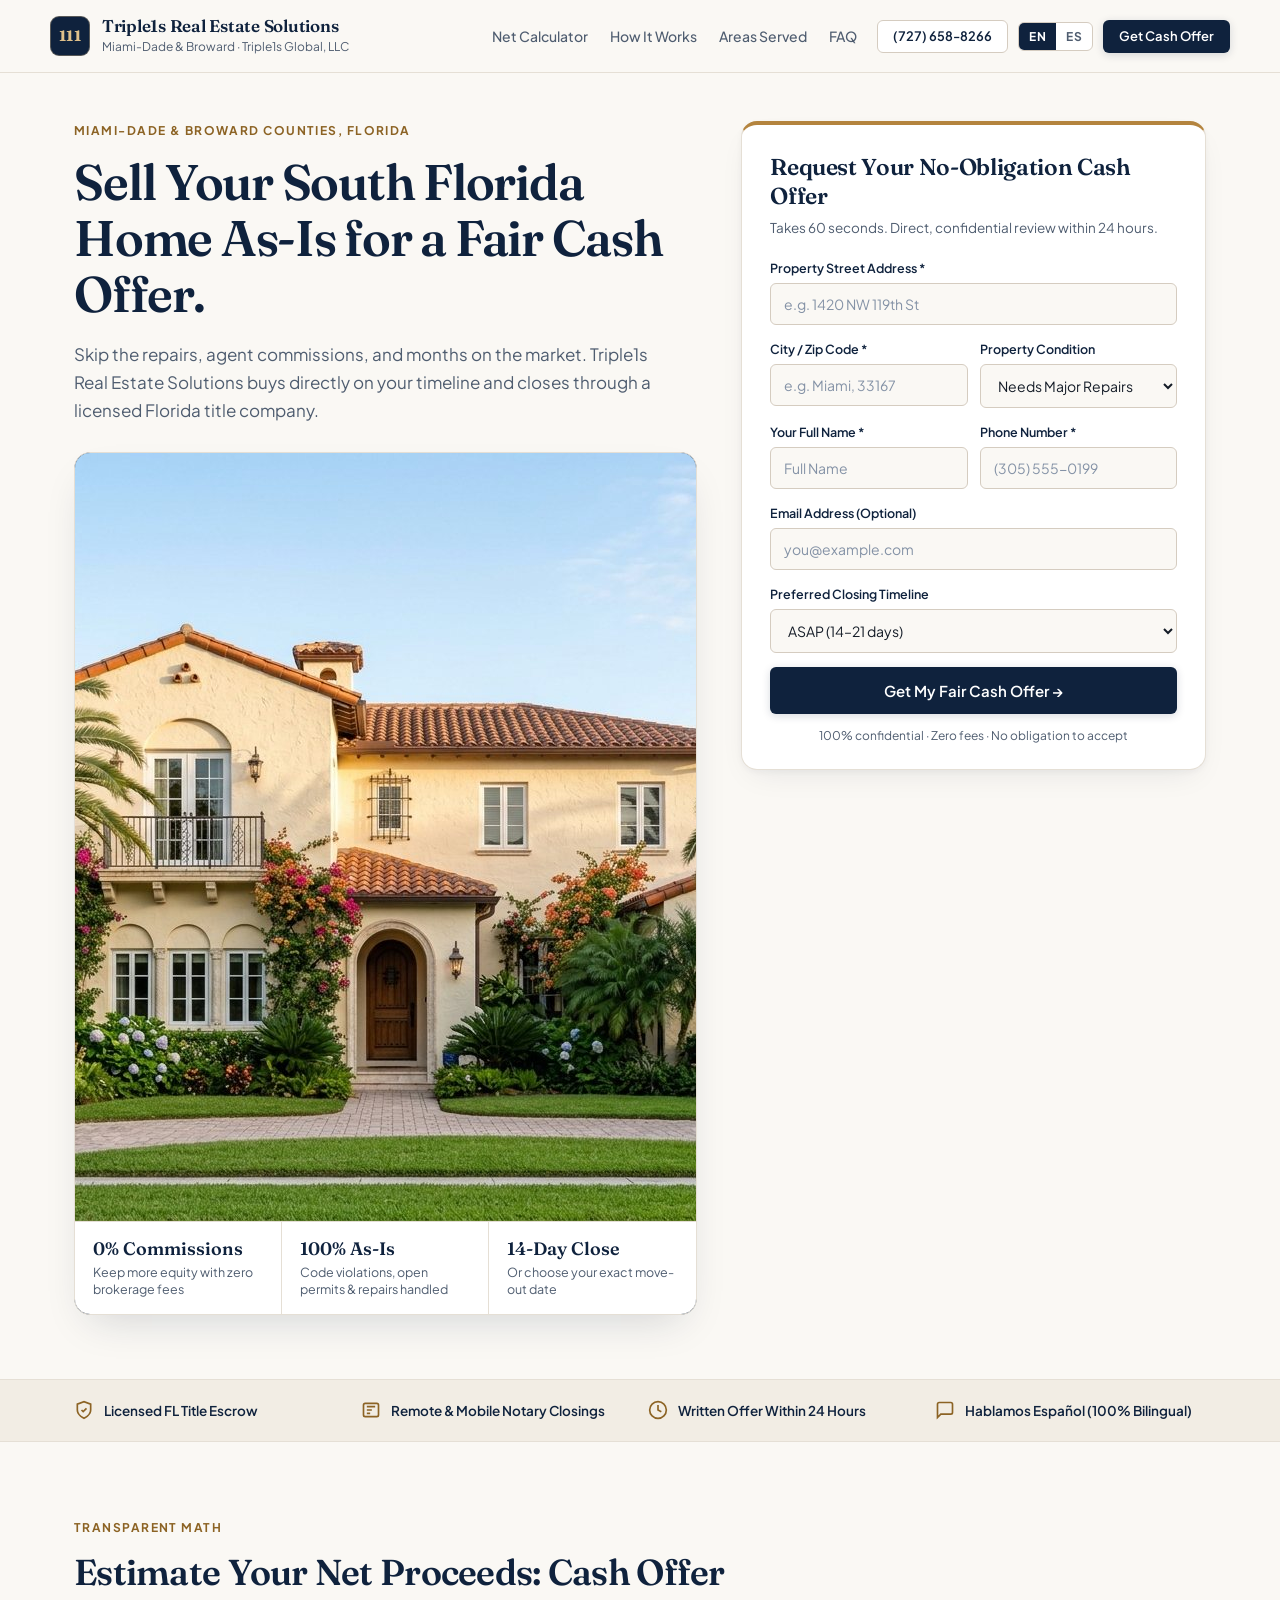
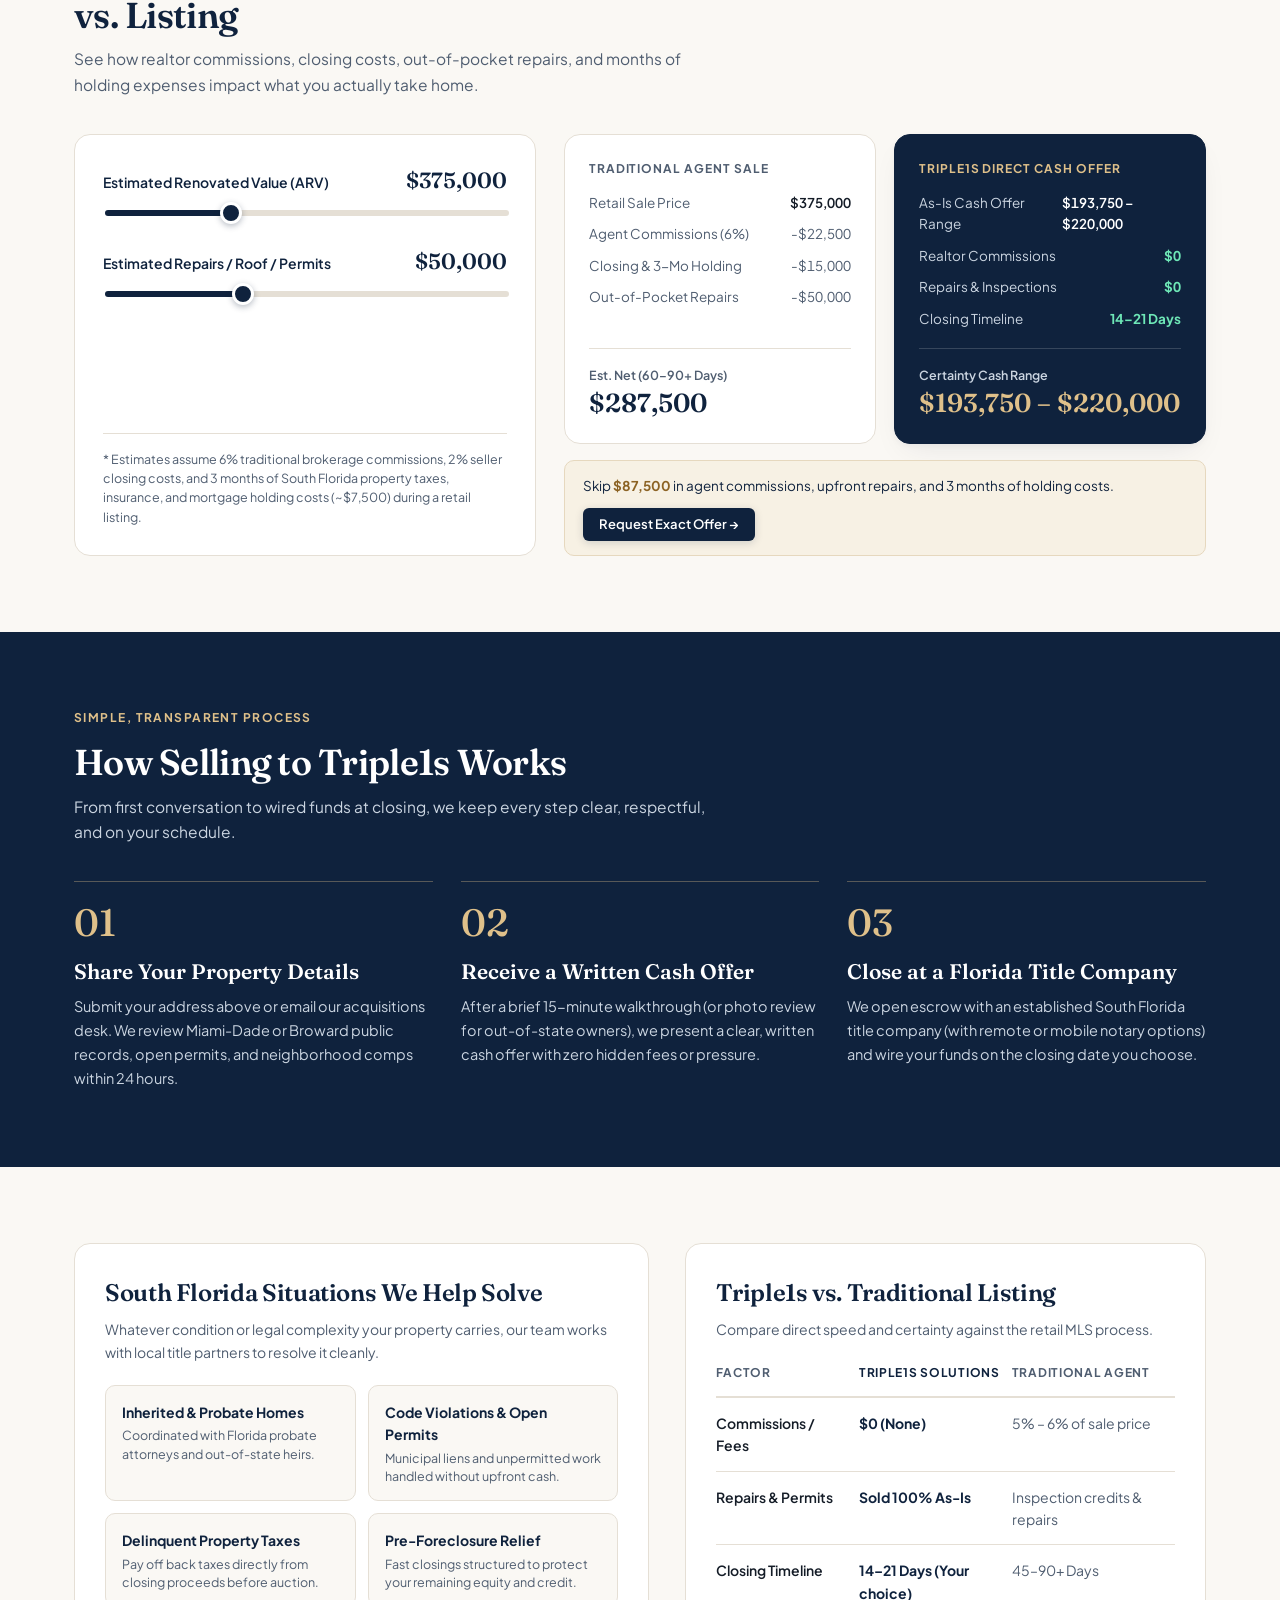
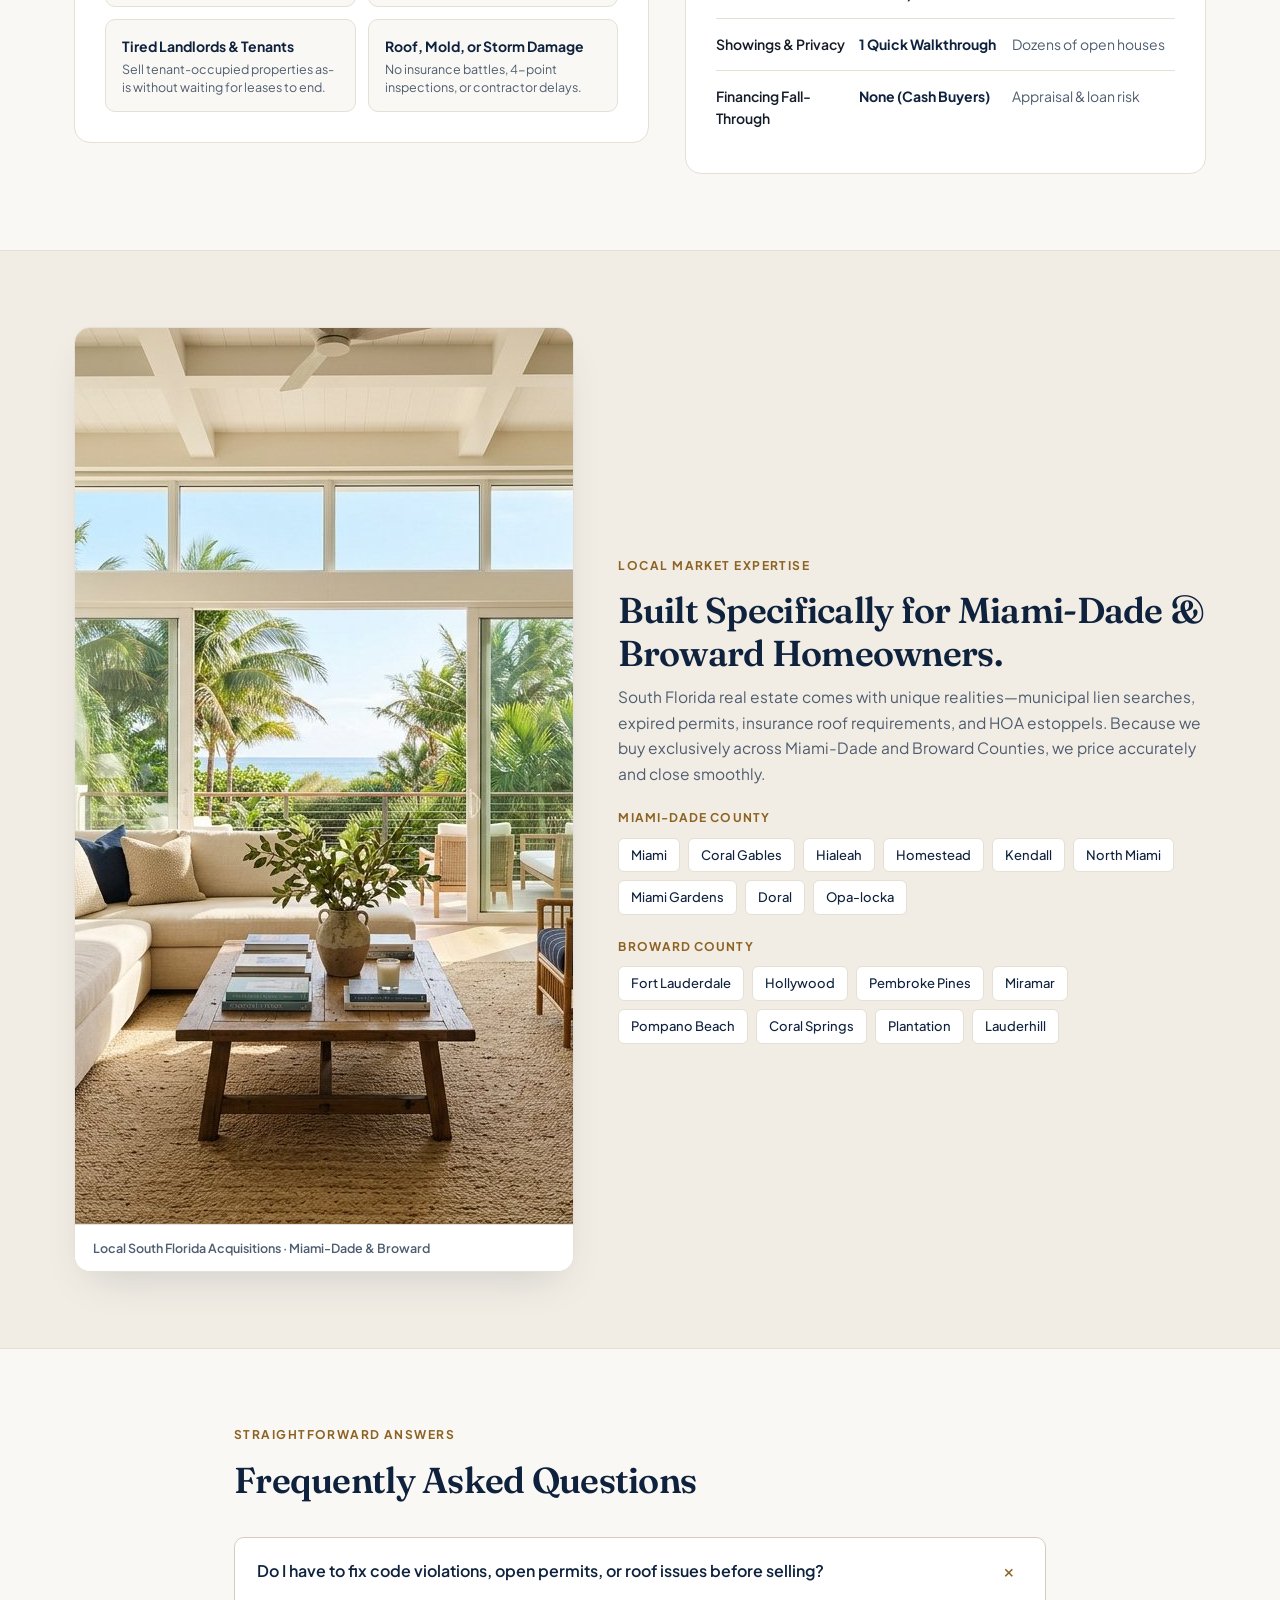
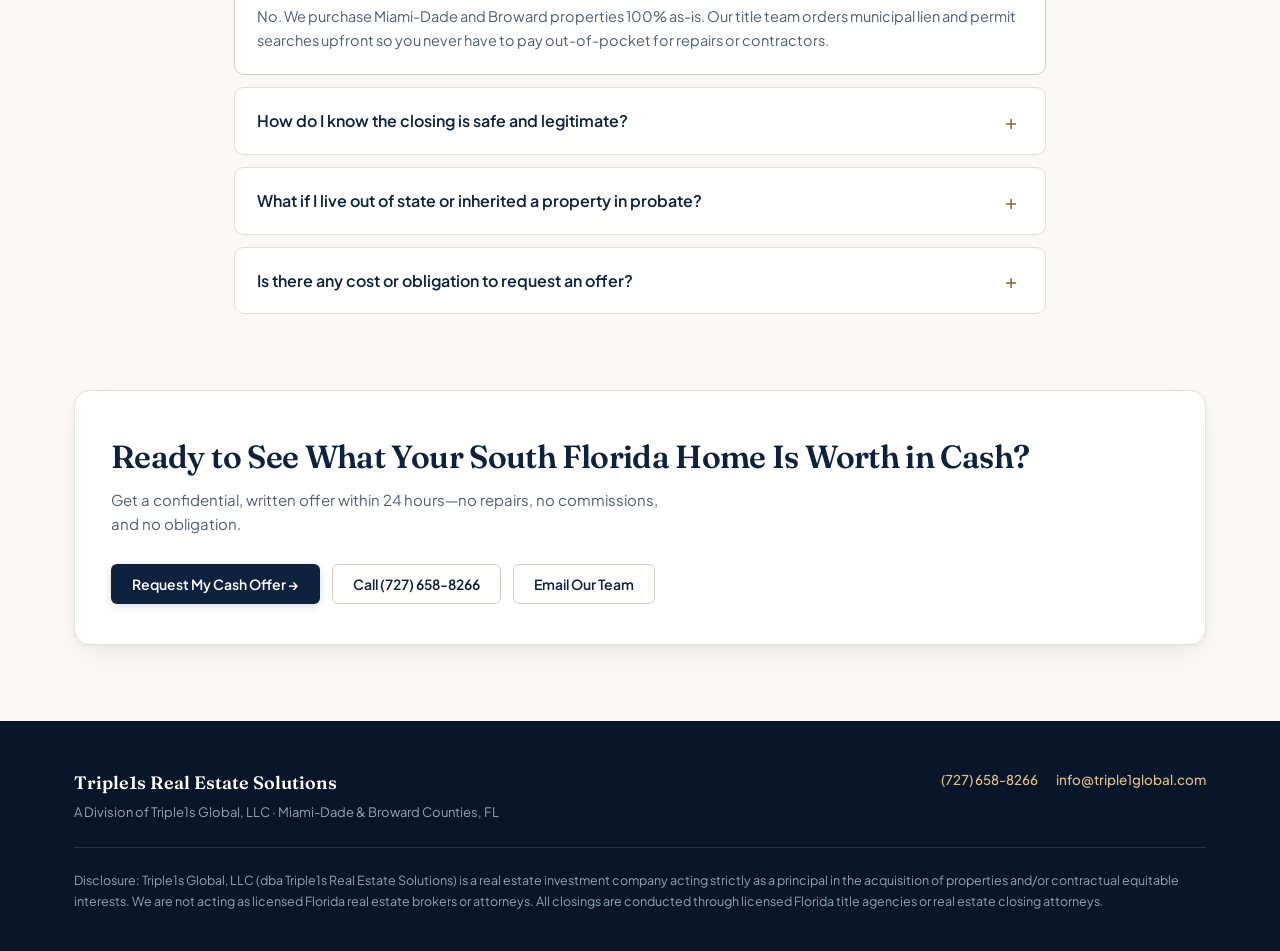
==== commit 5864eafe: "Add click-to-call (727) 658-8266 to header, CTA, footer, and SEO" ====
--- a/index.html
+++ b/index.html
@@ -23,6 +23,7 @@
     "name": "Triple1s Real Estate Solutions",
     "legalName": "Triple1s Global, LLC",
     "url": "https://triple1globalsolutions.com/",
+    "telephone": "+1-727-658-8266",
     "email": "info@triple1global.com",
     "description": "Direct, as-is cash home buyer serving Miami-Dade and Broward Counties, Florida. Licensed Florida title company closings.",
     "areaServed": [
@@ -55,6 +56,7 @@
         </nav>
 
         <div class="nav-actions">
+          <a href="tel:+17276588266" class="btn btn--outline btn--sm num">(727) 658-8266</a>
           <div class="lang-toggle" role="group" aria-label="Language Selector">
             <button id="lang-en" type="button" class="lang-btn is-active" onclick="setLang('en')">EN</button>
             <button id="lang-es" type="button" class="lang-btn" onclick="setLang('es')">ES</button>
@@ -505,6 +507,7 @@
           </div>
           <div class="cta-actions">
             <a href="#offer-form" class="btn btn--primary" data-i18n="ctaBtn">Request My Cash Offer &rarr;</a>
+            <a href="tel:+17276588266" class="btn btn--outline num">Call (727) 658-8266</a>
             <a href="mailto:info@triple1global.com?subject=Cash%20Offer%20Inquiry" class="btn btn--outline" data-i18n="ctaEmail">Email Our Team</a>
           </div>
         </div>
@@ -521,6 +524,7 @@
           <div class="footer-sub" data-i18n="footerDiv">A Division of Triple1s Global, LLC &middot; Miami-Dade &amp; Broward Counties, FL</div>
         </div>
         <div class="footer-links">
+          <a href="tel:+17276588266" class="num">(727) 658-8266</a>
           <a href="mailto:info@triple1global.com">info@triple1global.com</a>
         </div>
       </div>
@@ -907,24 +911,25 @@
       let leadId = '';
       const payload = { addr, zip, condition, name, phone, email, timeline };
 
-      // 1. Try local FastAPI CRM endpoint first (when running with Wholesale Terminal)
-      try {
-        const resp = await fetch('/api/website-lead', {
-          method: 'POST',
-          headers: { 'Content-Type': 'application/json' },
-          body: JSON.stringify(payload)
-        });
+      // 1. Sync to live Render CRM (fire-and-forget if sleeping, or immediate if awake) + Web3Forms email
+      const crmUrl = (location.hostname.includes('github.io') || location.hostname.includes('triple1globalsolutions.com'))
+        ? 'https://triple1s-wholesale-suite.onrender.com/api/website-lead'
+        : '/api/website-lead';
+
+      const crmPromise = fetch(crmUrl, {
+        method: 'POST',
+        headers: { 'Content-Type': 'application/json' },
+        body: JSON.stringify(payload)
+      }).then(async (resp) => {
         if (resp.ok) {
           const data = await resp.json();
           delivered = true;
           leadId = data.lead_id || '';
         }
-      } catch (_) {
-        // Running on static hosting — proceed to FormSubmit / Web3Forms
-      }
-
-      // 2. Route via Web3Forms if an access key is configured
-      if (!delivered && WEB3FORMS_ACCESS_KEY) {
+      }).catch(() => {});
+
+      // 2. Always send via Web3Forms to info@triple1global.com as well
+      if (WEB3FORMS_ACCESS_KEY) {
         try {
           const w3Payload = {
             access_key: WEB3FORMS_ACCESS_KEY,
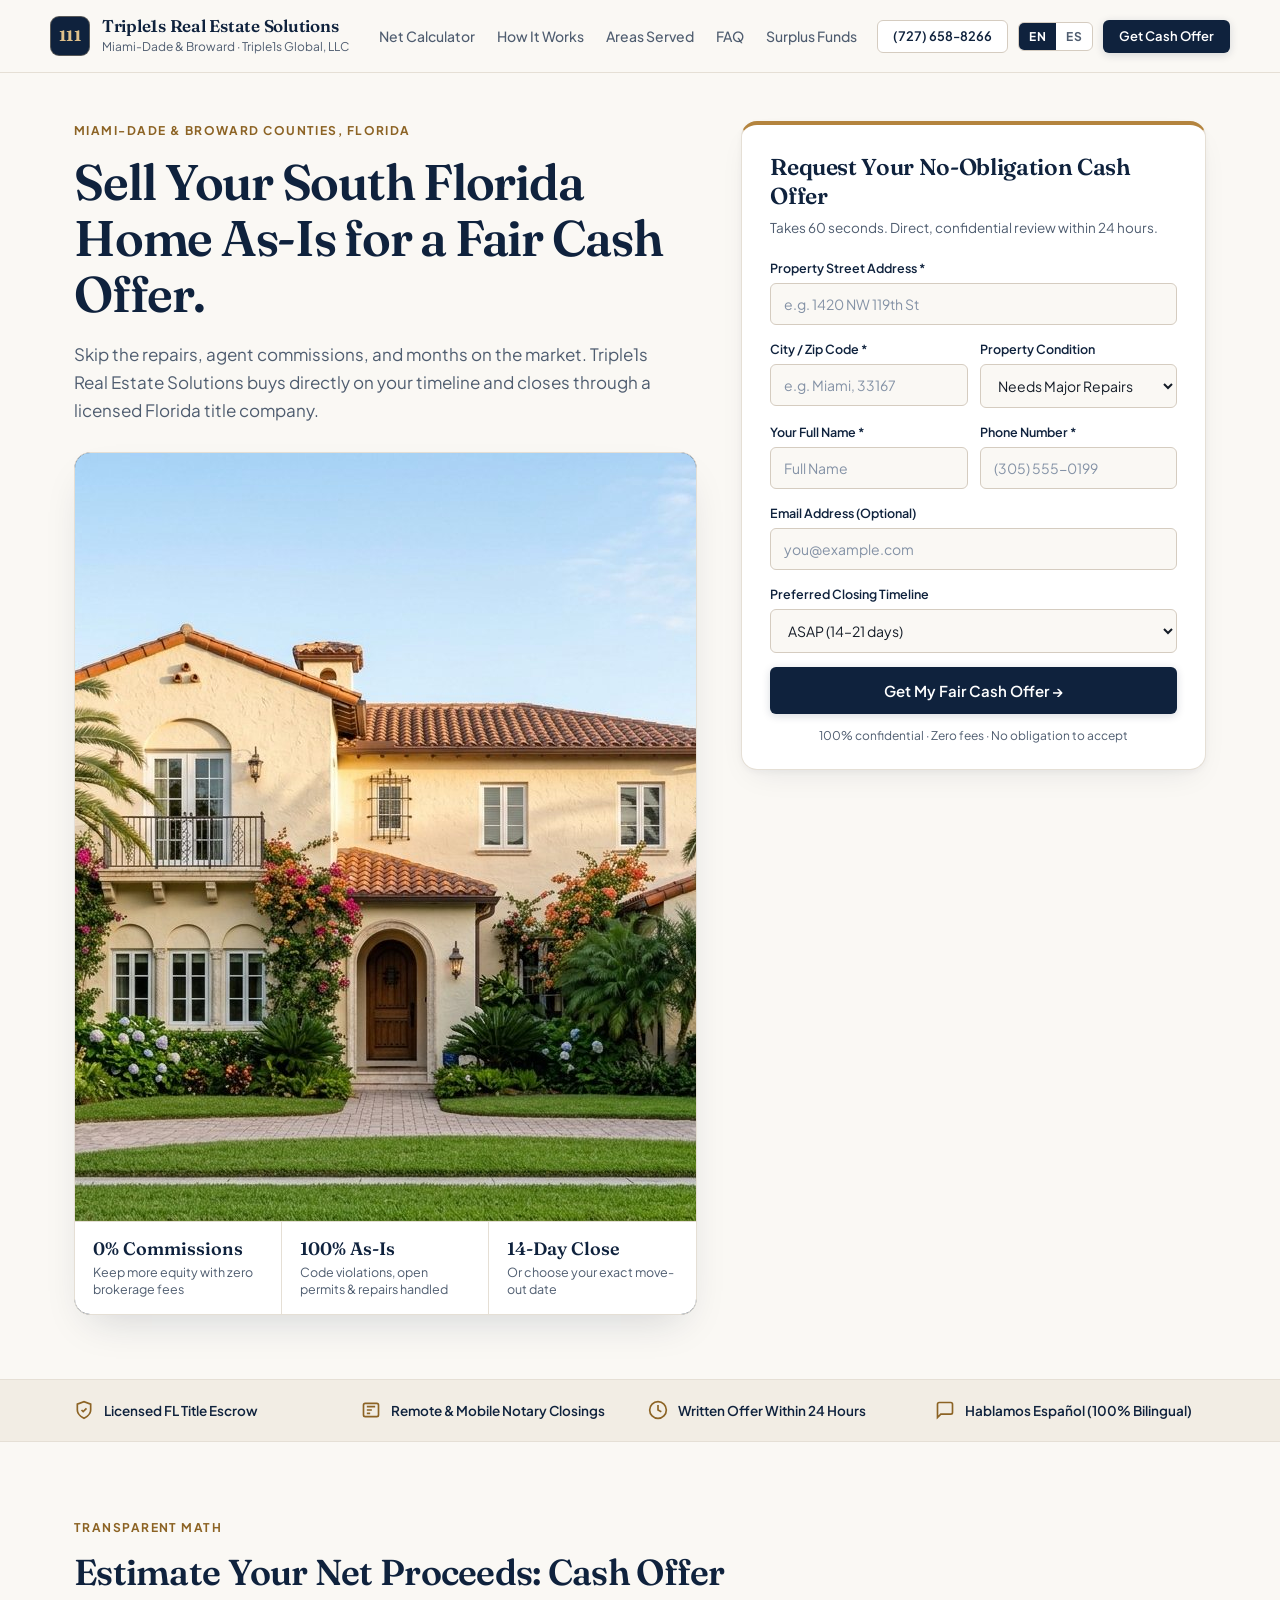
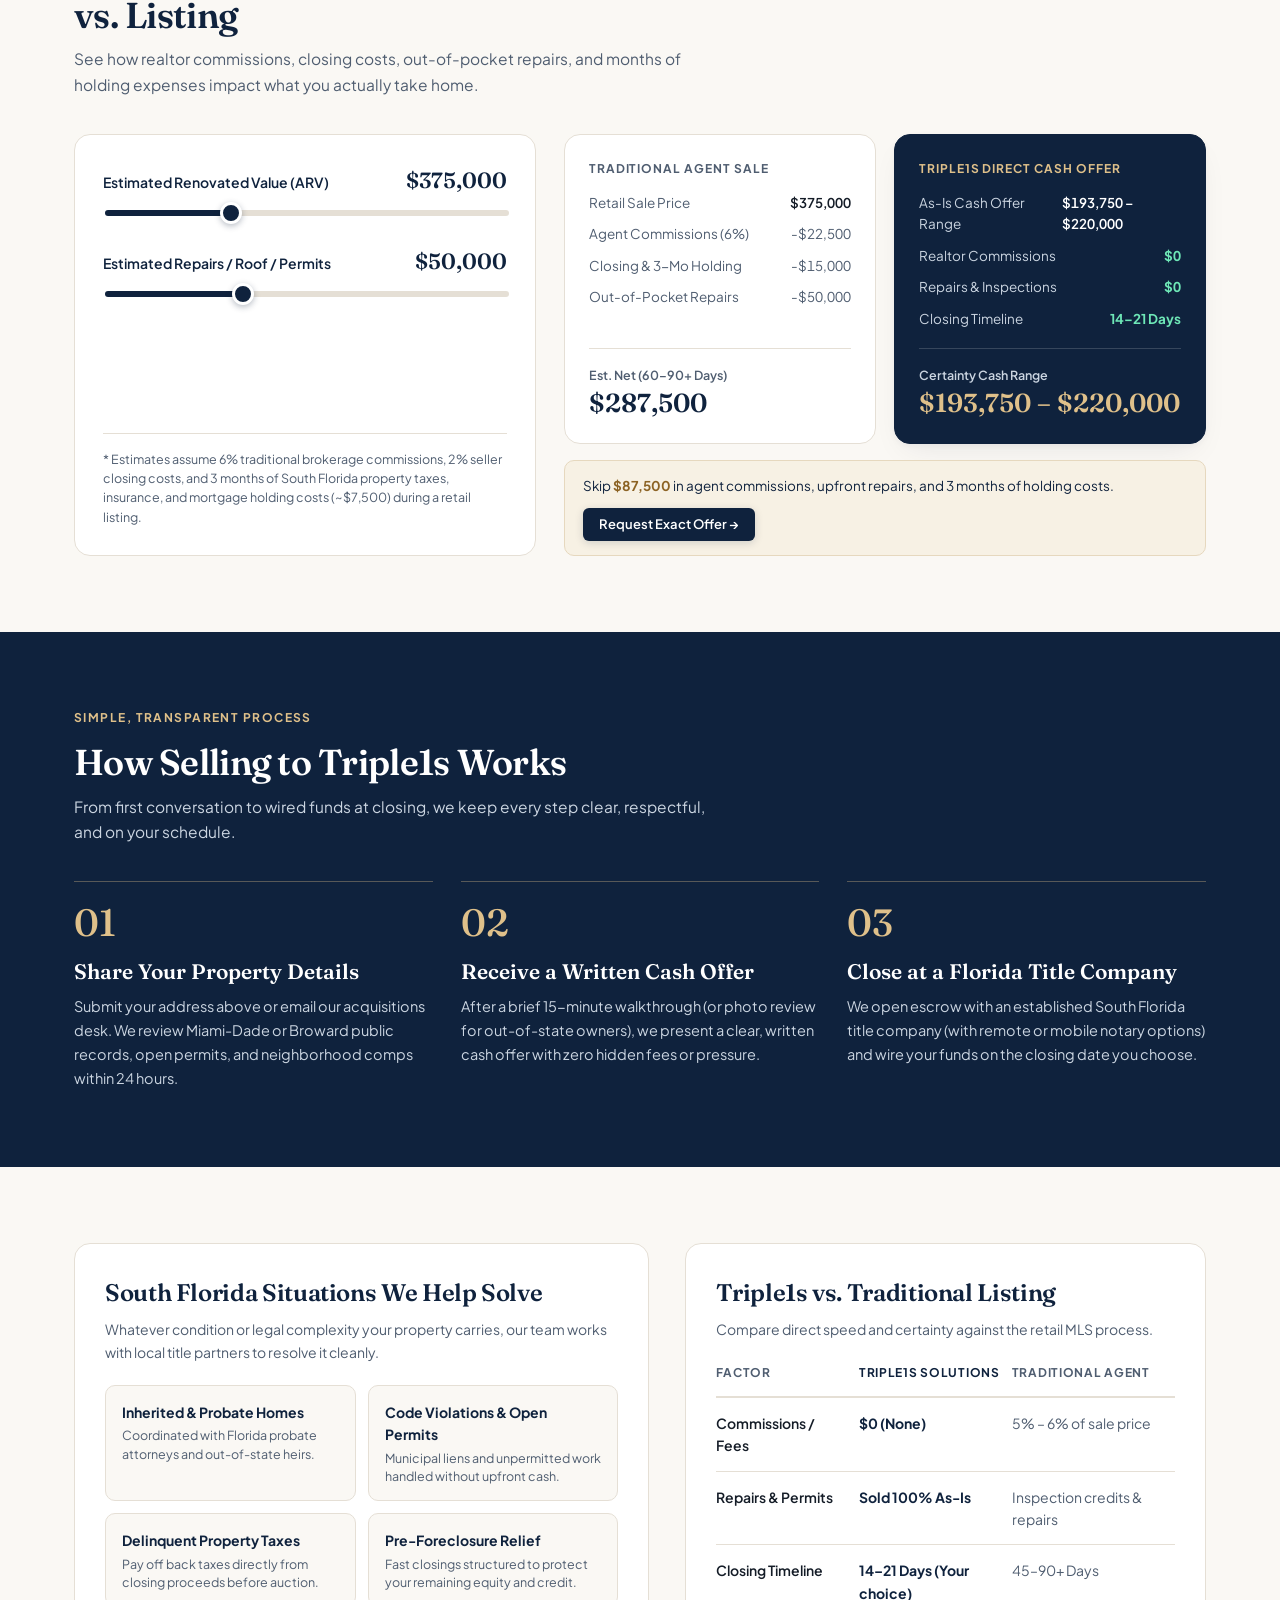
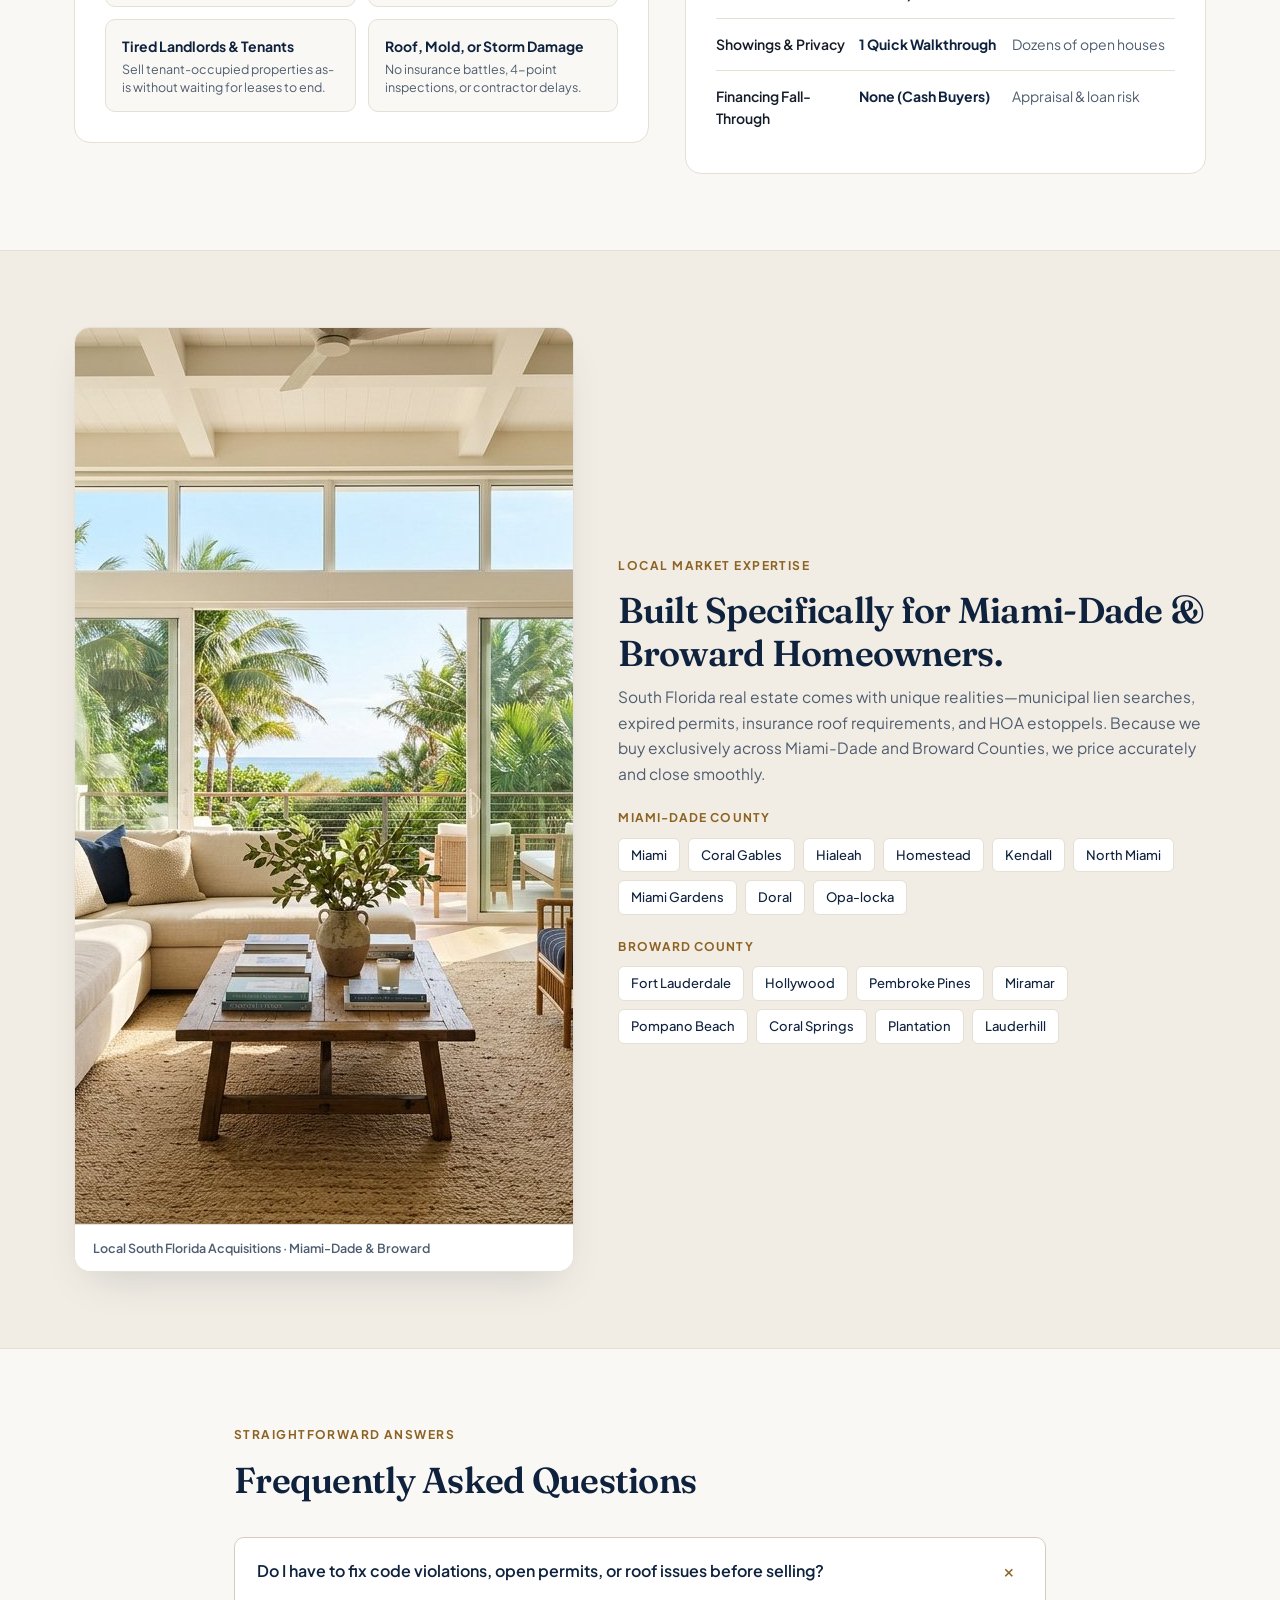
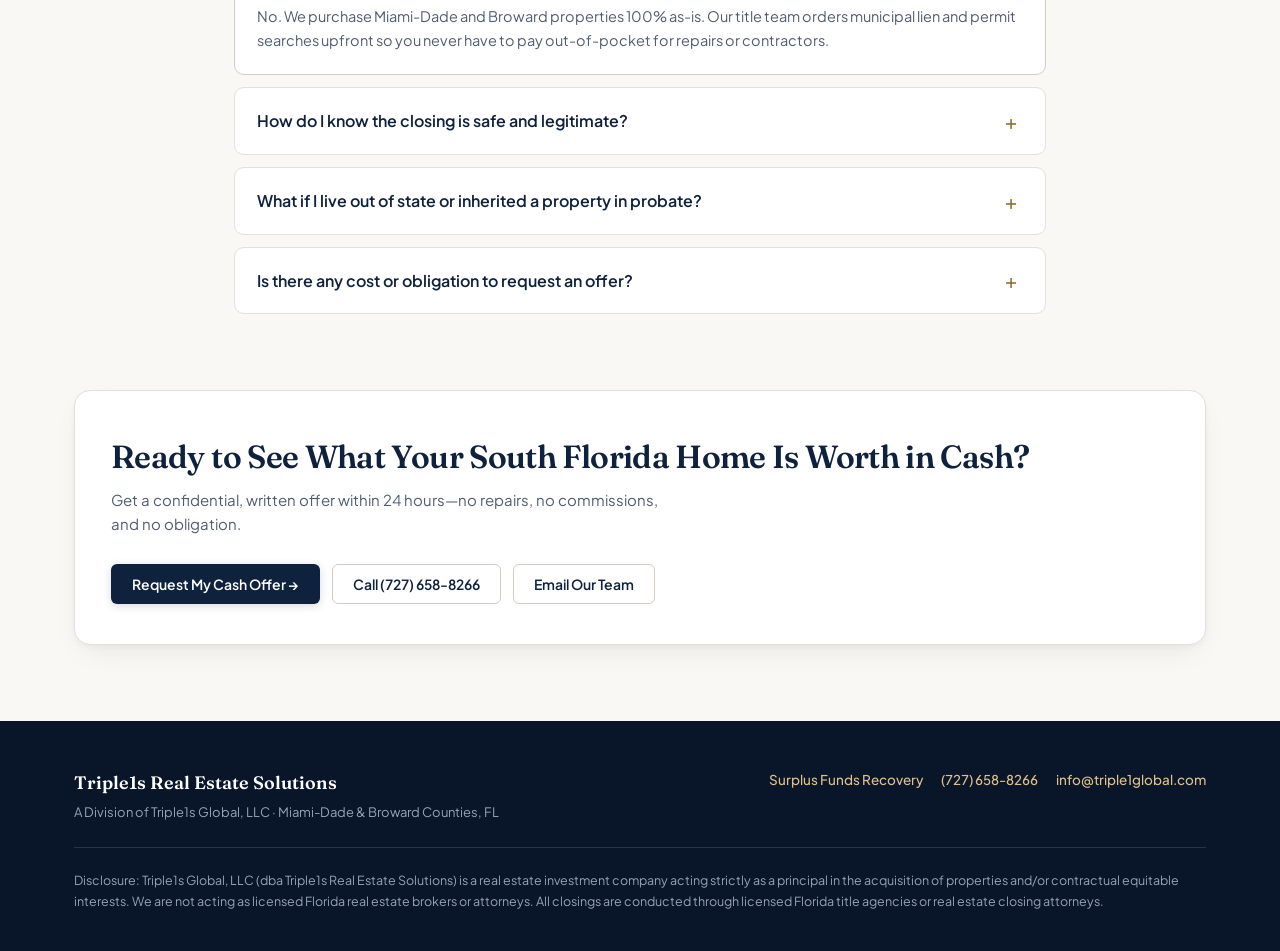
==== commit d0fe8f51: "Add Surplus Funds link to header and footer (EN/ES)" ====
--- a/index.html
+++ b/index.html
@@ -53,6 +53,7 @@
           <a href="#how-it-works" data-i18n="navSteps">How It Works</a>
           <a href="#areas" data-i18n="navAreas">Areas Served</a>
           <a href="#faq" data-i18n="navFaq">FAQ</a>
+          <a href="./surplus/" data-i18n="navSurplus">Surplus Funds</a>
         </nav>
 
         <div class="nav-actions">
@@ -524,6 +525,7 @@
           <div class="footer-sub" data-i18n="footerDiv">A Division of Triple1s Global, LLC &middot; Miami-Dade &amp; Broward Counties, FL</div>
         </div>
         <div class="footer-links">
+          <a href="./surplus/" data-i18n="footerSurplus">Surplus Funds Recovery</a>
           <a href="tel:+17276588266" class="num">(727) 658-8266</a>
           <a href="mailto:info@triple1global.com">info@triple1global.com</a>
         </div>
@@ -559,6 +561,8 @@
         navSteps: 'How It Works',
         navAreas: 'Areas Served',
         navFaq: 'FAQ',
+        navSurplus: 'Surplus Funds',
+        footerSurplus: 'Surplus Funds Recovery',
         navCta: 'Get Cash Offer',
         badge: 'Miami-Dade & Broward Counties, Florida',
         heroTitle: 'Sell Your South Florida Home As-Is for a Fair Cash Offer.',
@@ -687,6 +691,8 @@
         navSteps: 'Cómo Funciona',
         navAreas: 'Áreas',
         navFaq: 'Preguntas',
+        navSurplus: 'Fondos Excedentes',
+        footerSurplus: 'Recuperación de Excedentes',
         navCta: 'Oferta en Efectivo',
         badge: 'Condados de Miami-Dade y Broward, Florida',
         heroTitle: 'Venda Su Casa en el Sur de Florida Tal Como Está y en Efectivo.',
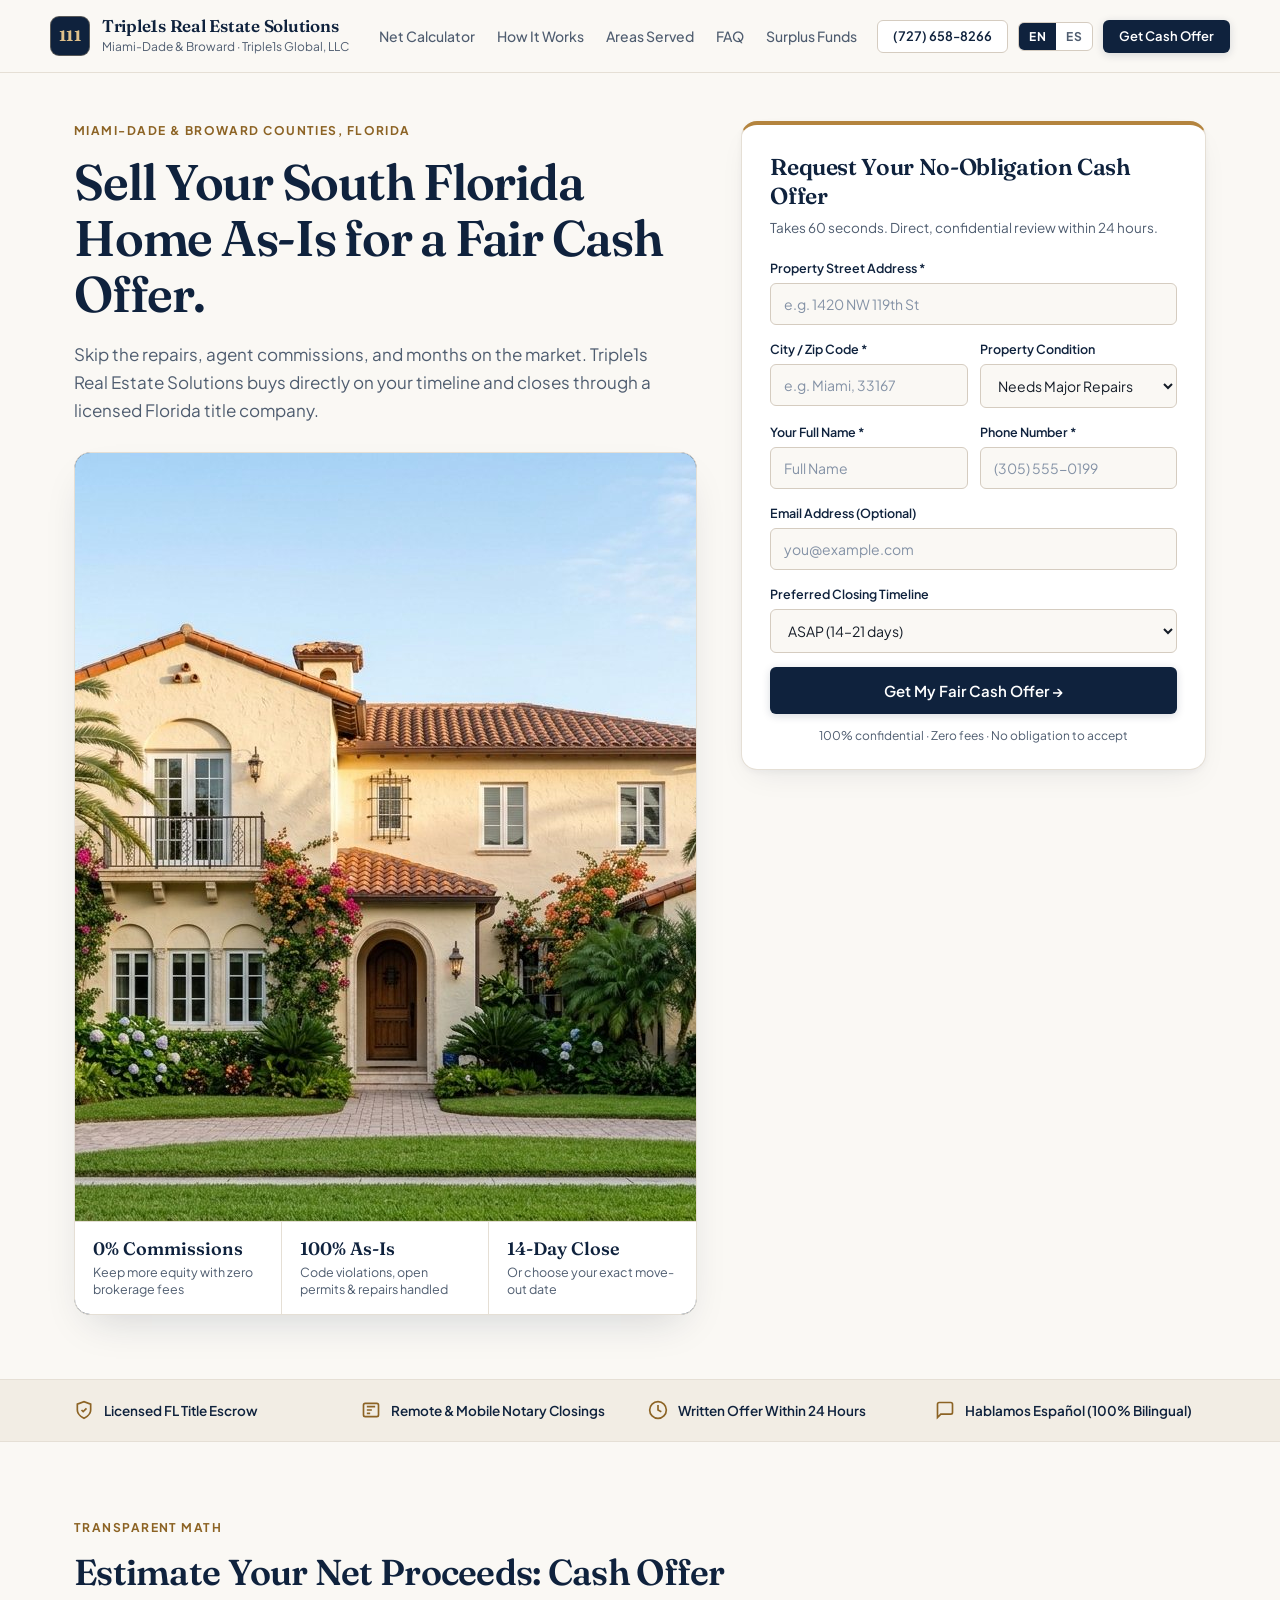
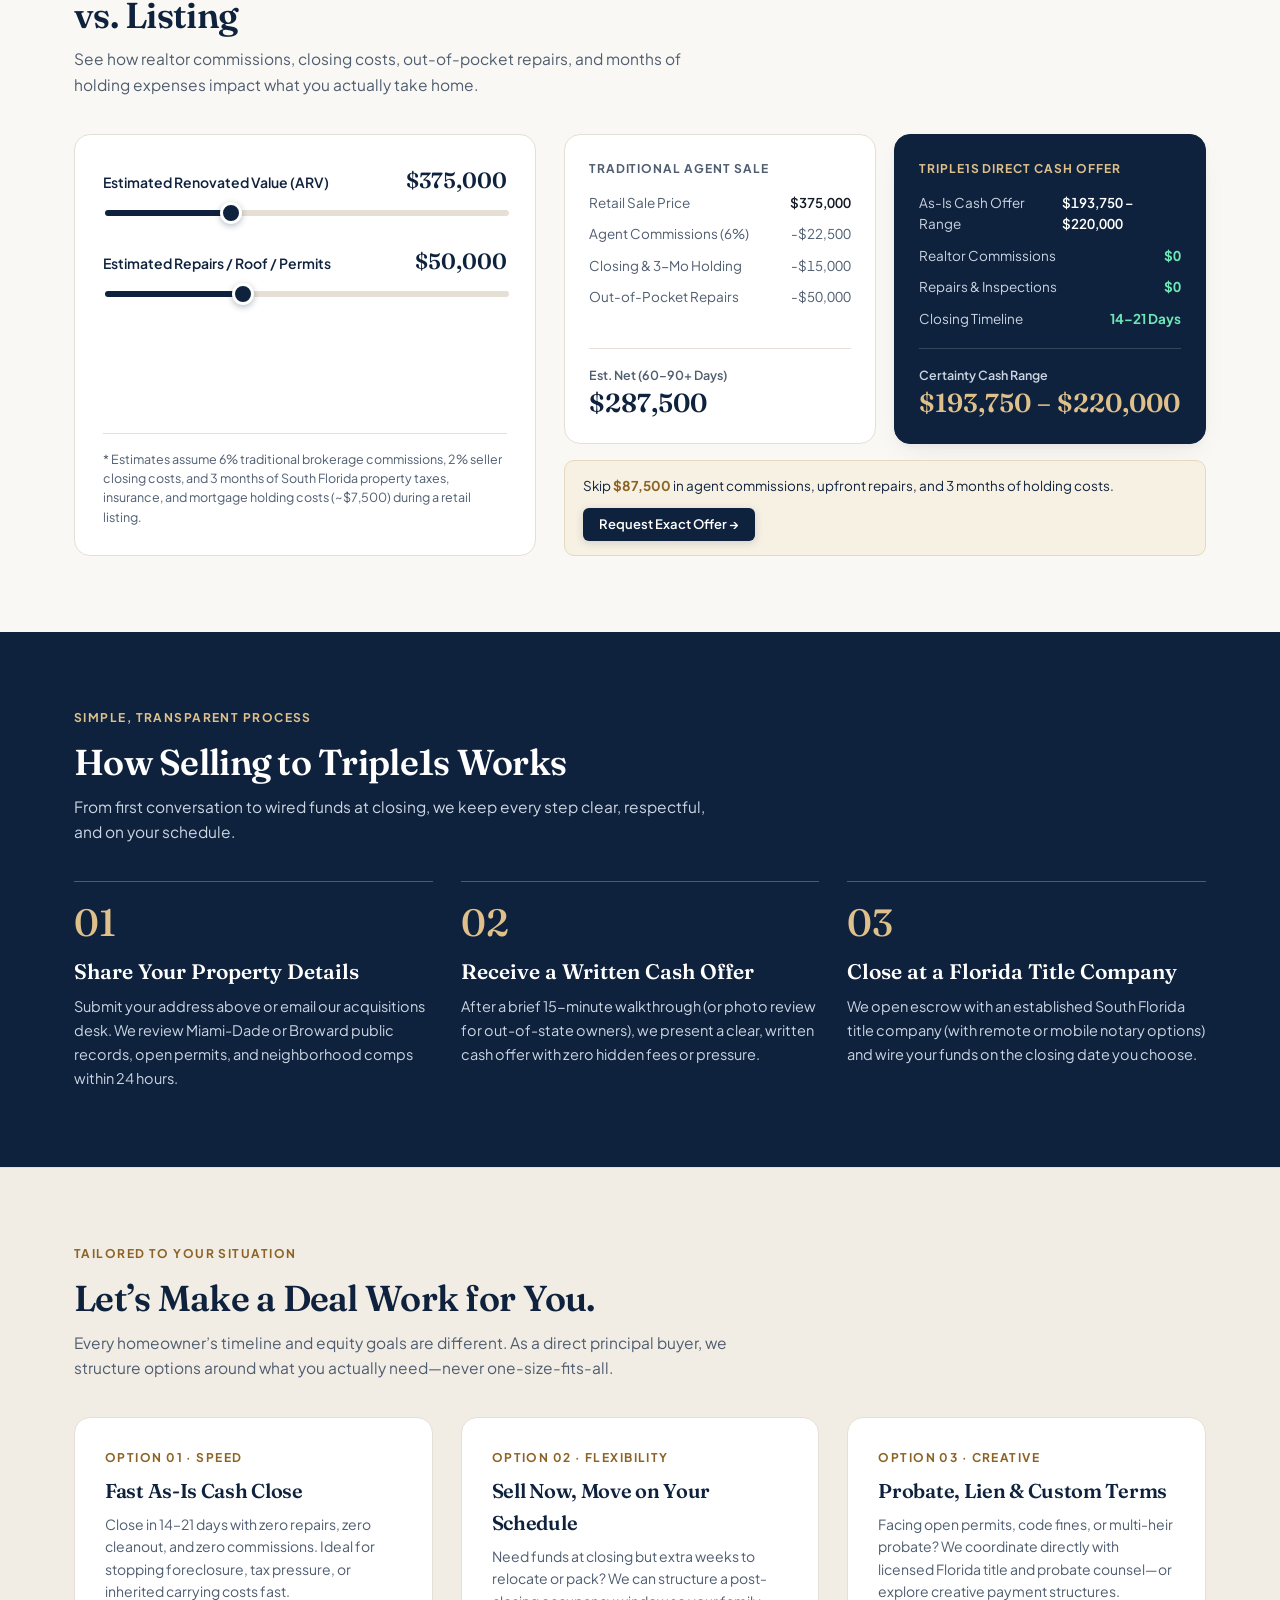
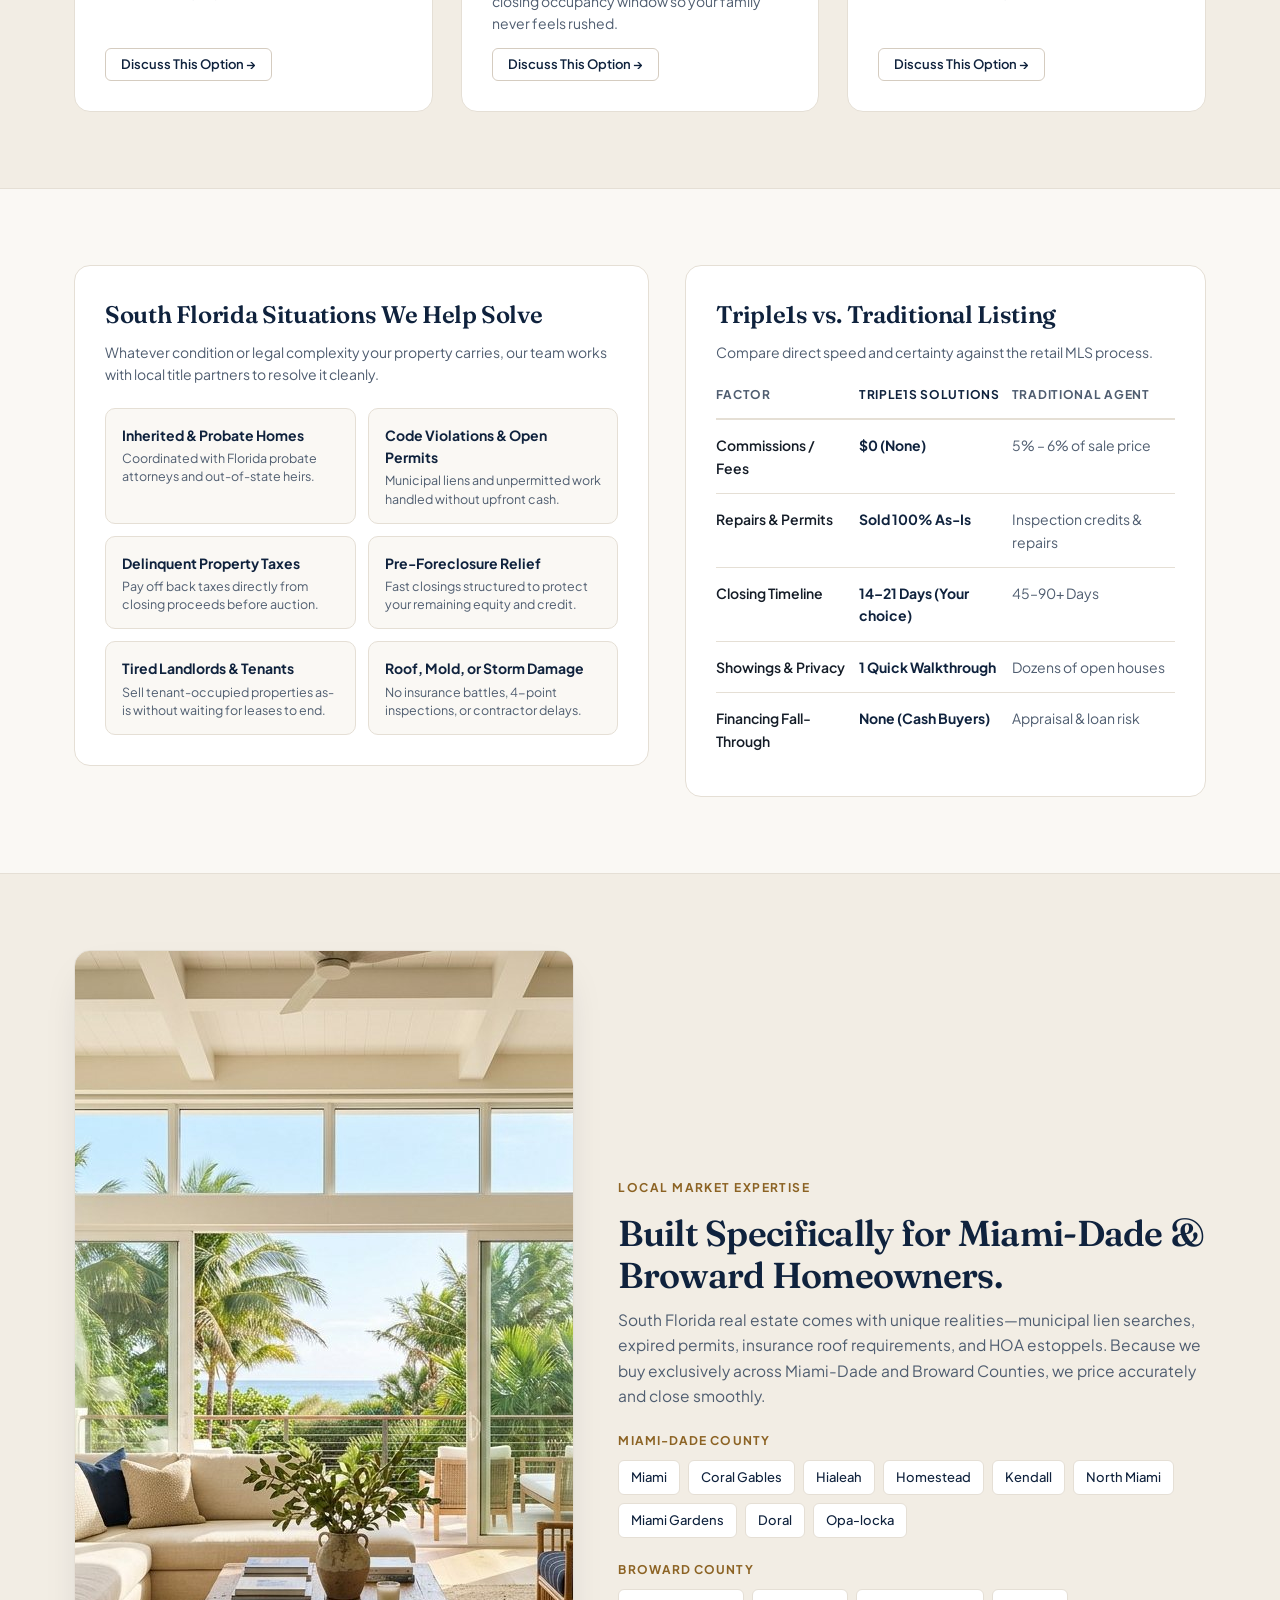
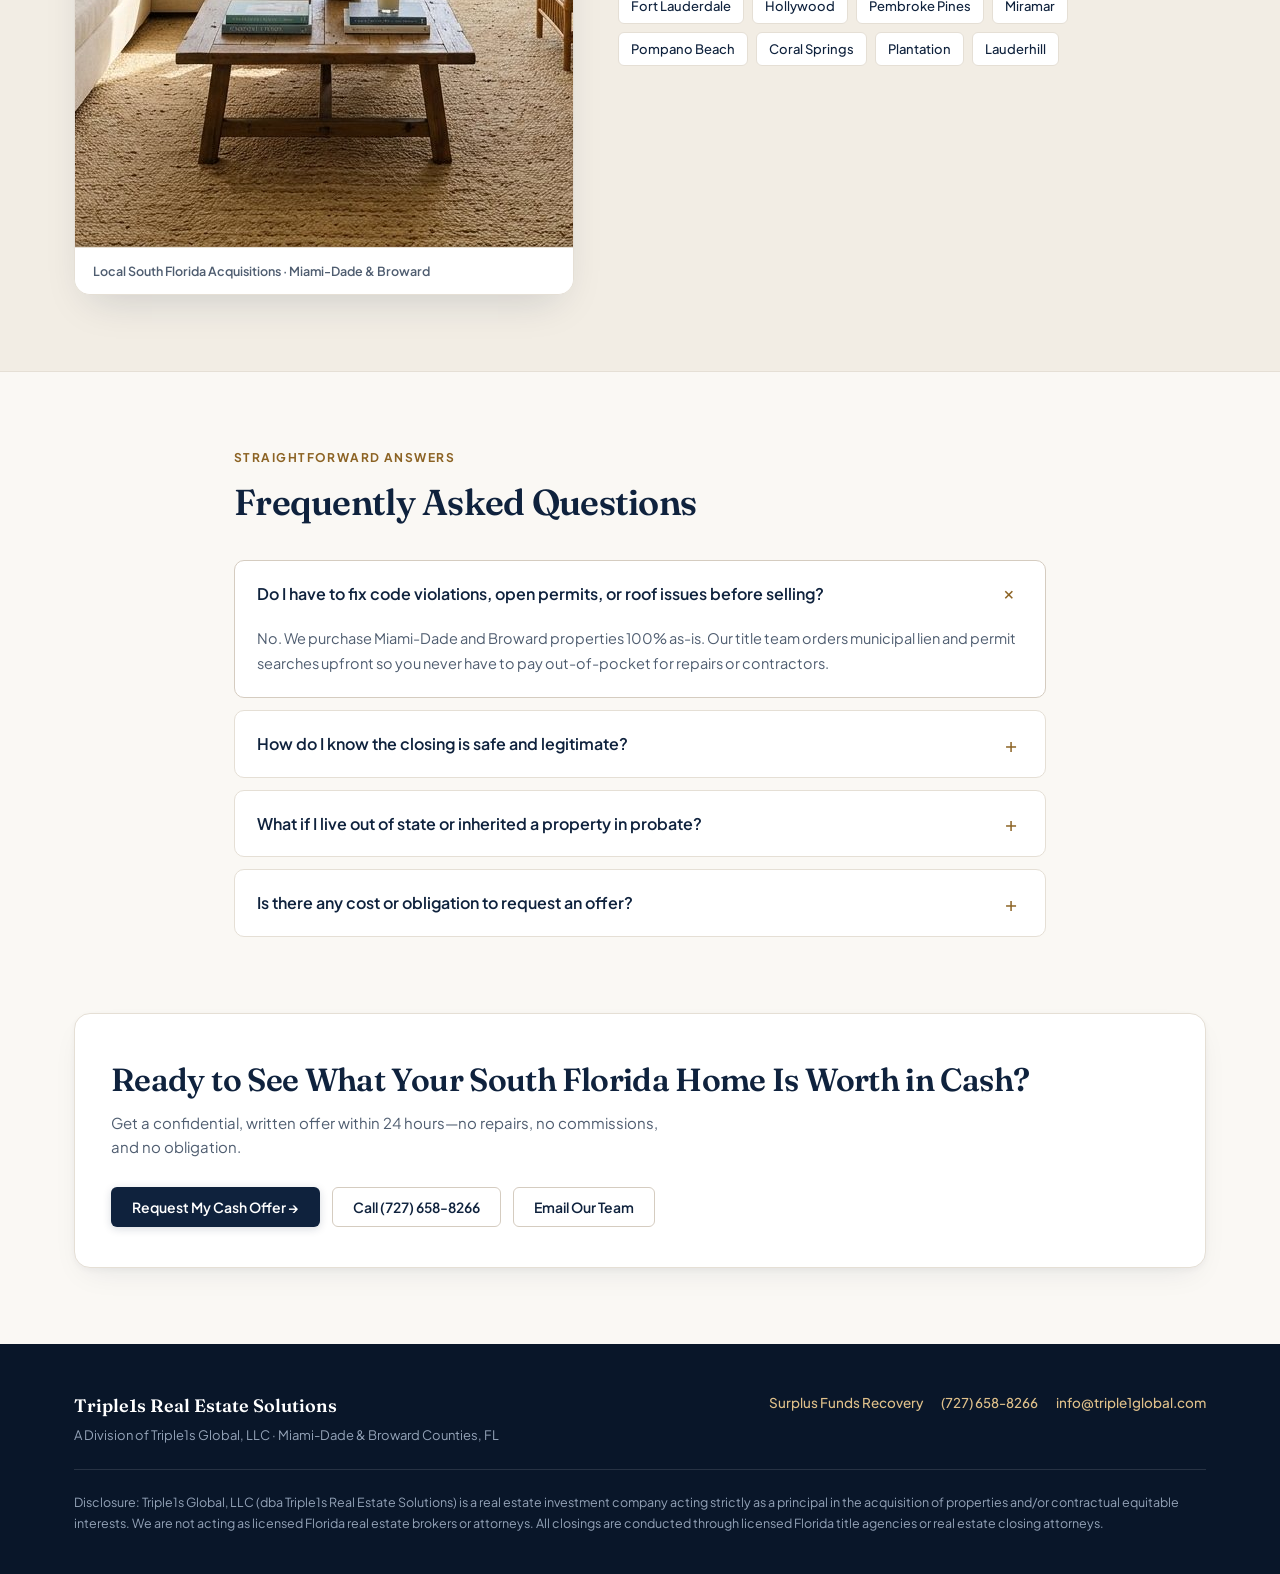
==== commit f3a948cb: "Add 'Let's Make a Deal Work for You' flexible options section (EN/ES)" ====
--- a/index.html
+++ b/index.html
@@ -319,6 +319,46 @@
             <div class="step-num num">03</div>
             <h3 class="step-title" data-i18n="s3Title">Close at a Florida Title Company</h3>
             <p class="step-body" data-i18n="s3Body">We open escrow with an established South Florida title company (with remote or mobile notary options) and wire your funds on the closing date you choose.</p>
+          </div>
+        </div>
+      </div>
+    </section>
+
+    <!-- Flexible Deal Solutions: Let's Make a Deal Work for You -->
+    <section id="flexible-solutions" class="section section--sand">
+      <div class="container">
+        <div class="section-header">
+          <p class="eyebrow" data-i18n="flexEyebrow">Tailored To Your Situation</p>
+          <h2 class="section-title" data-i18n="flexHeading">Let&rsquo;s Make a Deal Work for You.</h2>
+          <p class="section-sub" data-i18n="flexSub">Every homeowner&rsquo;s timeline and equity goals are different. As a direct principal buyer, we structure options around what you actually need—never one-size-fits-all.</p>
+        </div>
+
+        <div class="steps-grid">
+          <div class="panel-card" style="display:flex;flex-direction:column;justify-content:space-between;gap:14px;">
+            <div>
+              <p class="eyebrow" style="margin-bottom:8px;" data-i18n="flex1Tag">Option 01 &middot; Speed</p>
+              <h3 class="panel-title" style="font-size:20px;" data-i18n="flex1Title">Fast As-Is Cash Close</h3>
+              <p class="panel-sub" style="margin-bottom:0;" data-i18n="flex1Body">Close in 14–21 days with zero repairs, zero cleanout, and zero commissions. Ideal for stopping foreclosure, tax pressure, or inherited carrying costs fast.</p>
+            </div>
+            <a href="#offer-form" class="btn btn--outline btn--sm" style="align-self:flex-start;" data-i18n="flexCta">Discuss This Option &rarr;</a>
+          </div>
+
+          <div class="panel-card" style="display:flex;flex-direction:column;justify-content:space-between;gap:14px;">
+            <div>
+              <p class="eyebrow" style="margin-bottom:8px;" data-i18n="flex2Tag">Option 02 &middot; Flexibility</p>
+              <h3 class="panel-title" style="font-size:20px;" data-i18n="flex2Title">Sell Now, Move on Your Schedule</h3>
+              <p class="panel-sub" style="margin-bottom:0;" data-i18n="flex2Body">Need funds at closing but extra weeks to relocate or pack? We can structure a post-closing occupancy window so your family never feels rushed.</p>
+            </div>
+            <a href="#offer-form" class="btn btn--outline btn--sm" style="align-self:flex-start;" data-i18n="flexCta">Discuss This Option &rarr;</a>
+          </div>
+
+          <div class="panel-card" style="display:flex;flex-direction:column;justify-content:space-between;gap:14px;">
+            <div>
+              <p class="eyebrow" style="margin-bottom:8px;" data-i18n="flex3Tag">Option 03 &middot; Creative</p>
+              <h3 class="panel-title" style="font-size:20px;" data-i18n="flex3Title">Probate, Lien &amp; Custom Terms</h3>
+              <p class="panel-sub" style="margin-bottom:0;" data-i18n="flex3Body">Facing open permits, code fines, or multi-heir probate? We coordinate directly with licensed Florida title and probate counsel—or explore creative payment structures.</p>
+            </div>
+            <a href="#offer-form" class="btn btn--outline btn--sm" style="align-self:flex-start;" data-i18n="flexCta">Discuss This Option &rarr;</a>
           </div>
         </div>
       </div>
@@ -628,6 +668,19 @@
         s2Body: 'After a brief 15-minute walkthrough (or photo review for out-of-state owners), we present a clear, written cash offer with zero hidden fees or pressure.',
         s3Title: 'Close at a Florida Title Company',
         s3Body: 'We open escrow with an established South Florida title company (with remote or mobile notary options) and wire your funds on the closing date you choose.',
+        flexEyebrow: 'Tailored To Your Situation',
+        flexHeading: 'Let’s Make a Deal Work for You.',
+        flexSub: 'Every homeowner’s timeline and equity goals are different. As a direct principal buyer, we structure options around what you actually need—never one-size-fits-all.',
+        flex1Tag: 'Option 01 · Speed',
+        flex1Title: 'Fast As-Is Cash Close',
+        flex1Body: 'Close in 14–21 days with zero repairs, zero cleanout, and zero commissions. Ideal for stopping foreclosure, tax pressure, or inherited carrying costs fast.',
+        flex2Tag: 'Option 02 · Flexibility',
+        flex2Title: 'Sell Now, Move on Your Schedule',
+        flex2Body: 'Need funds at closing but extra weeks to relocate or pack? We can structure a post-closing occupancy window so your family never feels rushed.',
+        flex3Tag: 'Option 03 · Creative',
+        flex3Title: 'Probate, Lien & Custom Terms',
+        flex3Body: 'Facing open permits, code fines, or multi-heir probate? We coordinate directly with licensed Florida title and probate counsel—or explore creative payment structures.',
+        flexCta: 'Discuss This Option →',
         sitTitle: 'South Florida Situations We Help Solve',
         sitSub: 'Whatever condition or legal complexity your property carries, our team works with local title partners to resolve it cleanly.',
         sit1: 'Inherited & Probate Homes',
@@ -758,6 +811,19 @@
         s2Body: 'Tras una breve visita de 15 minutos (o revisión por fotos para dueños fuera del estado), le entregamos una oferta clara y sin presiones.',
         s3Title: 'Cierre en Compañía de Título',
         s3Body: 'Abrimos custodia con una compañía de título reconocida del Sur de Florida (con notario remoto o móvil) y recibe sus fondos en la fecha elegida.',
+        flexEyebrow: 'Adaptado a Su Situación',
+        flexHeading: 'Hagamos Que Un Trato Funcione Para Usted.',
+        flexSub: 'Cada propietario tiene metas y tiempos distintos. Como compradores directos principales, estructuramos opciones según lo que realmente necesita.',
+        flex1Tag: 'Opción 01 · Rapidez',
+        flex1Title: 'Cierre Rápido en Efectivo',
+        flex1Body: 'Cierre en 14–21 días sin reparaciones, sin limpieza y sin comisiones. Ideal para frenar ejecuciones, impuestos atrasados o gastos de herencia.',
+        flex2Tag: 'Opción 02 · Flexibilidad',
+        flex2Title: 'Venda Hoy, Múdese a Su Ritmo',
+        flex2Body: '¿Necesita recibir sus fondos en el cierre pero requiere semanas extra para mudarse? Podemos acordar una estadía posterior al cierre sin presiones.',
+        flex3Tag: 'Opción 03 · Soluciones',
+        flex3Title: 'Sucesiones, Multas y Términos Flexibles',
+        flex3Body: '¿Permisos abiertos, multas de código o herencias? Coordinamos directamente con compañías de título y abogados en Florida—o exploramos términos creativos.',
+        flexCta: 'Hablar Sobre Esta Opción →',
         sitTitle: 'Situaciones Que Ayudamos a Resolver',
         sitSub: 'Sea cual sea la condición o situación legal de su propiedad, trabajamos con agencias de título locales para resolverlo sin complicaciones.',
         sit1: 'Herencias y Sucesiones (Probate)',
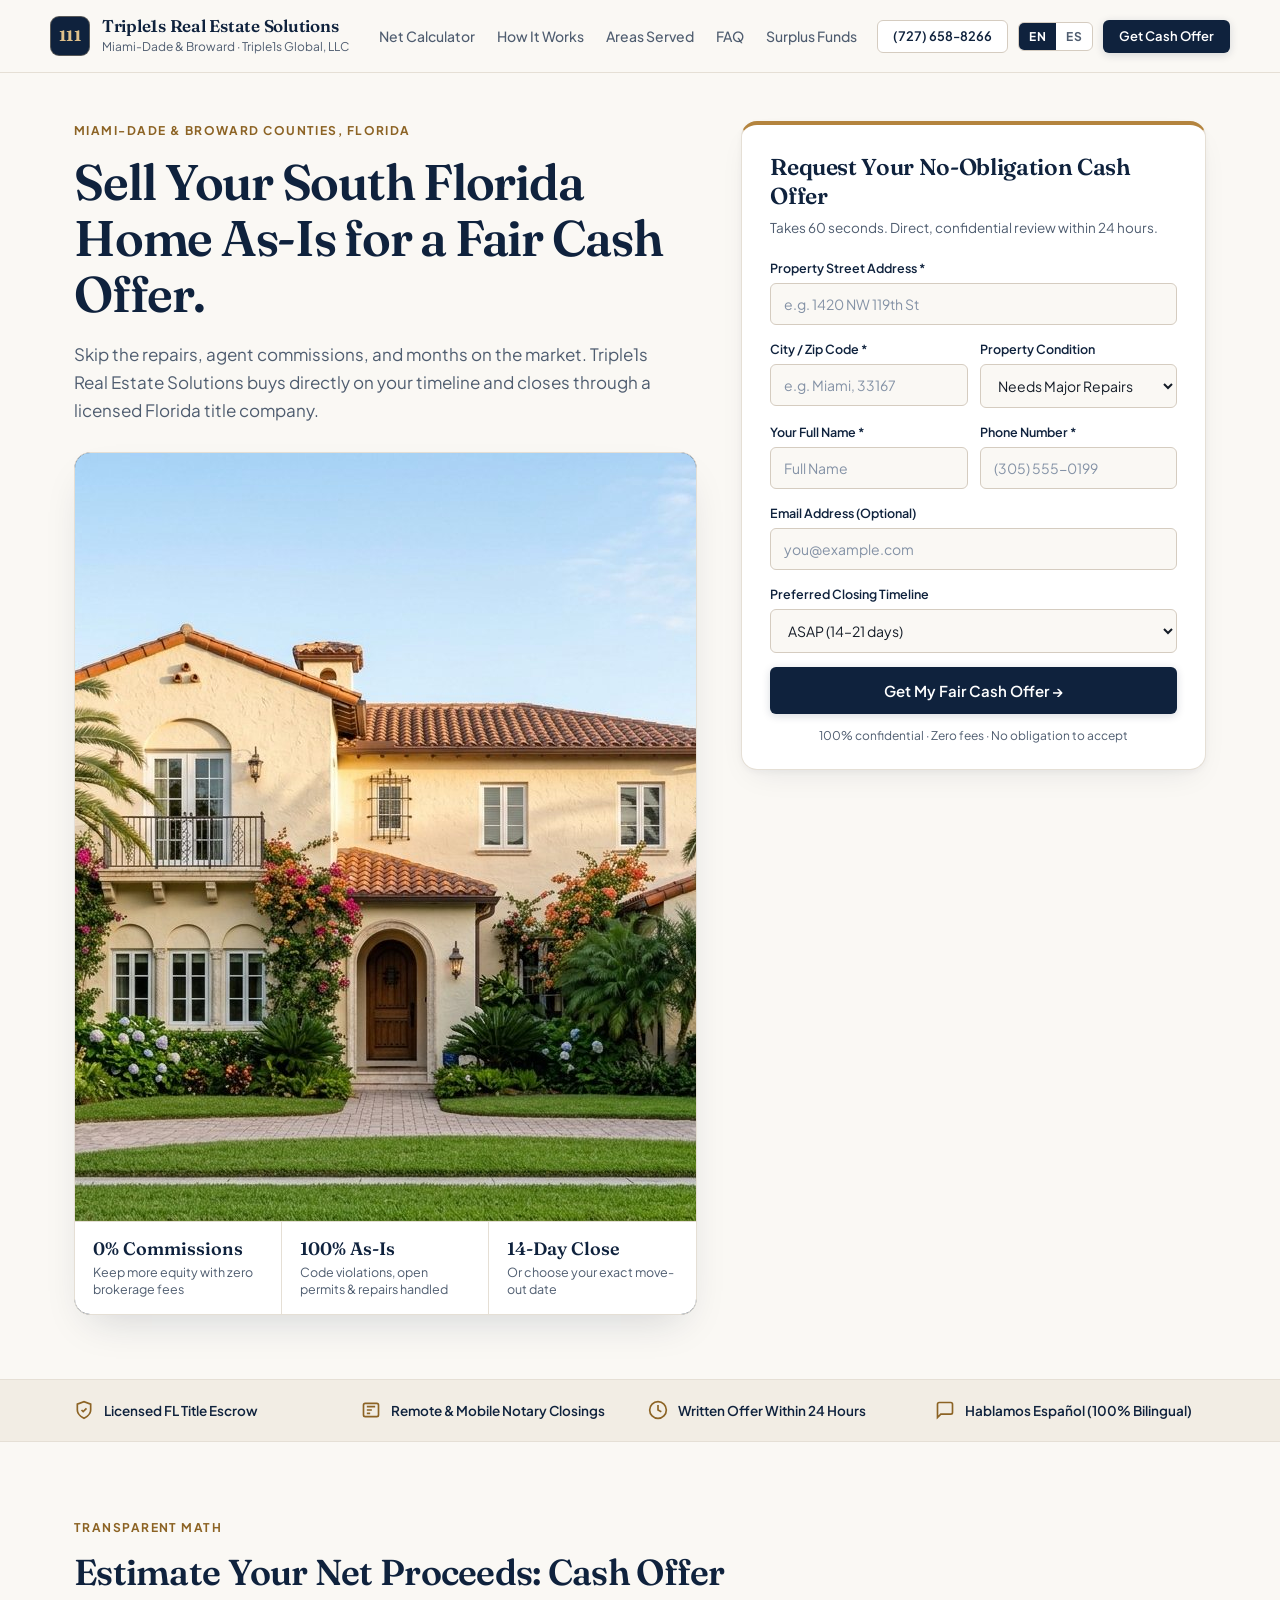
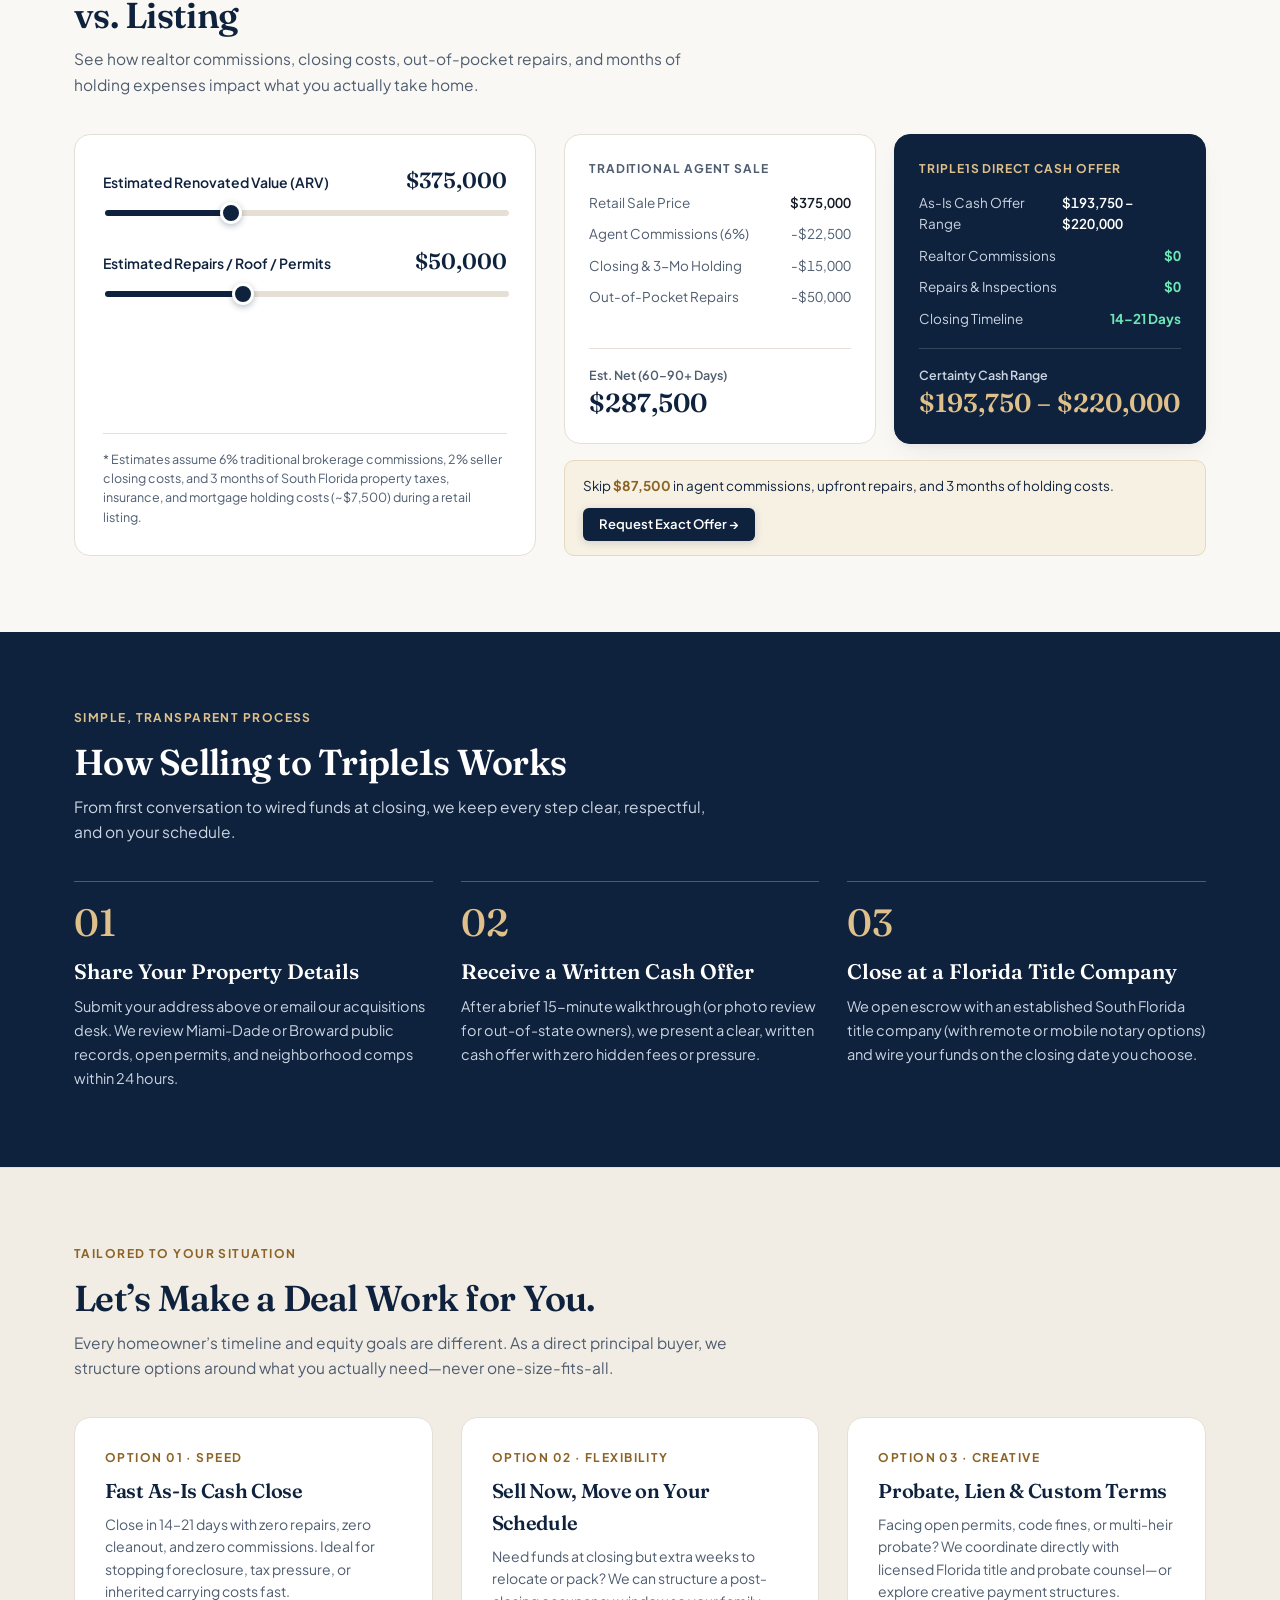
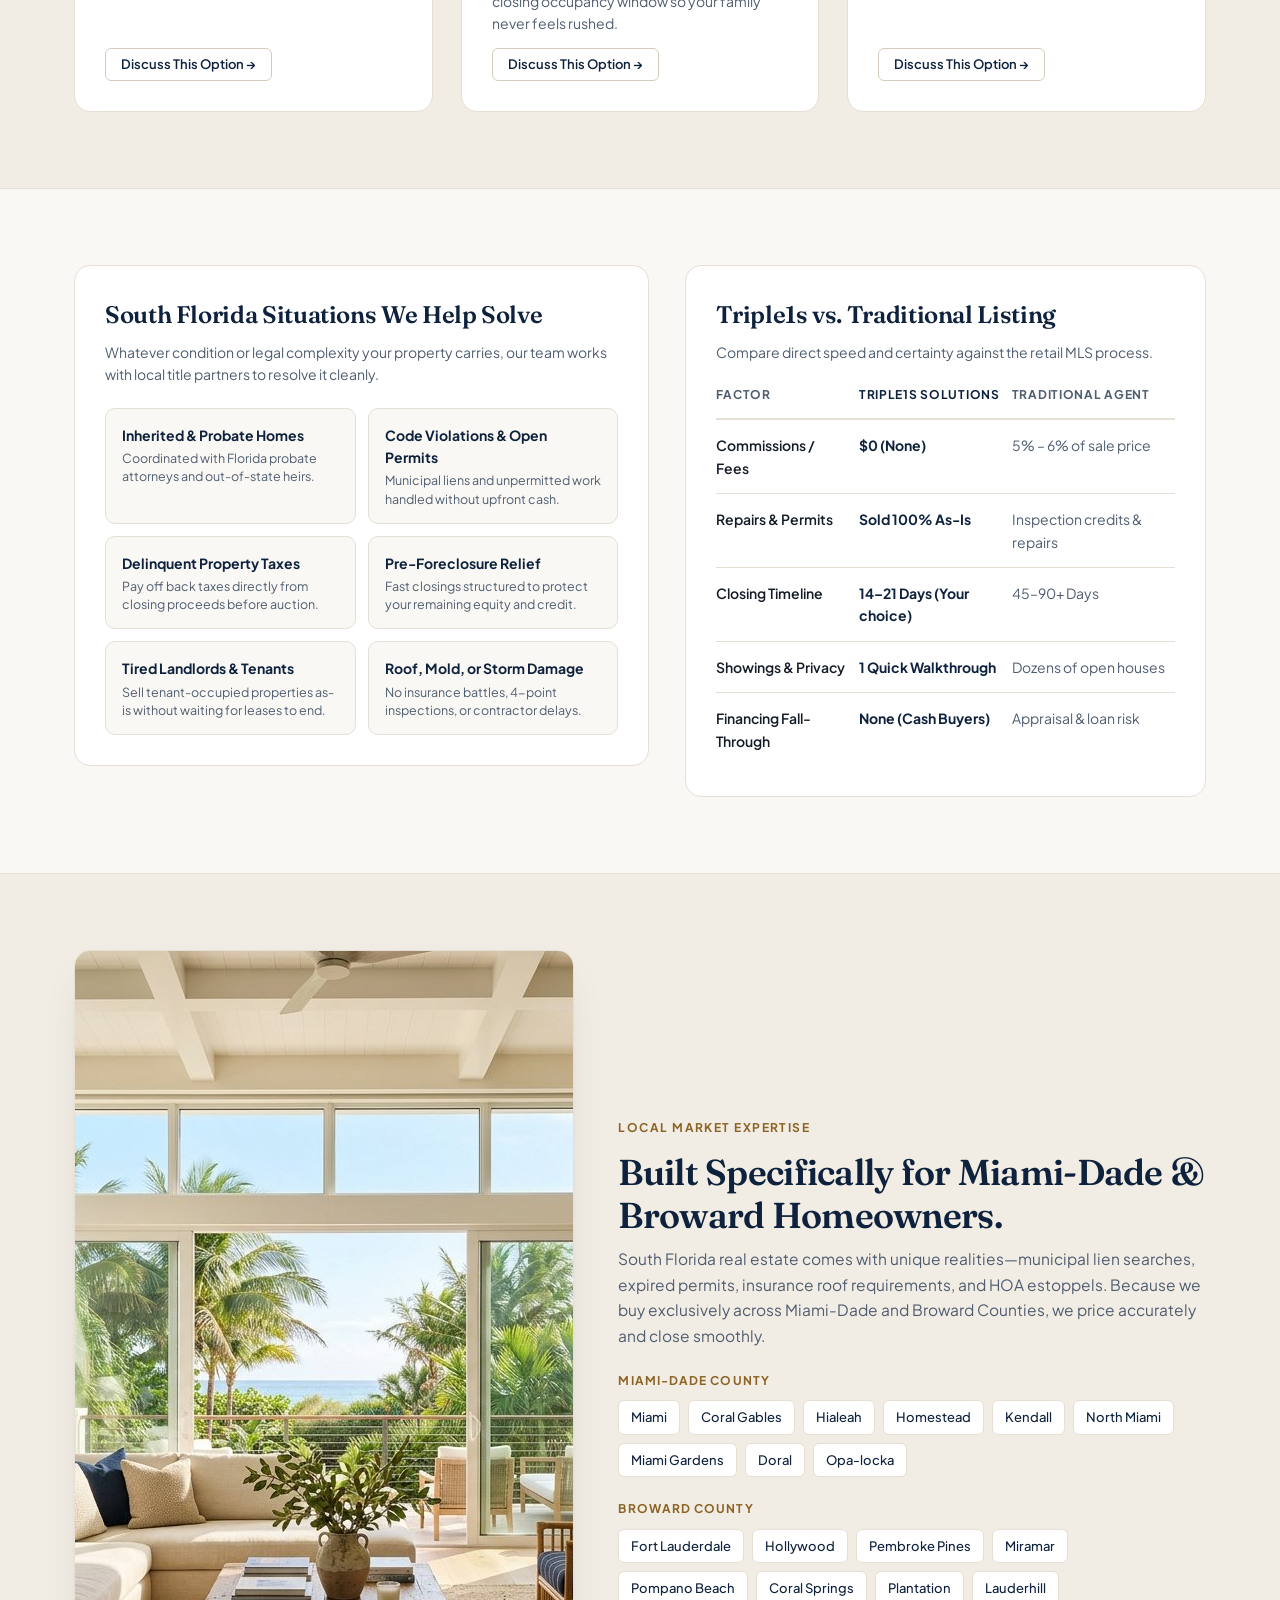
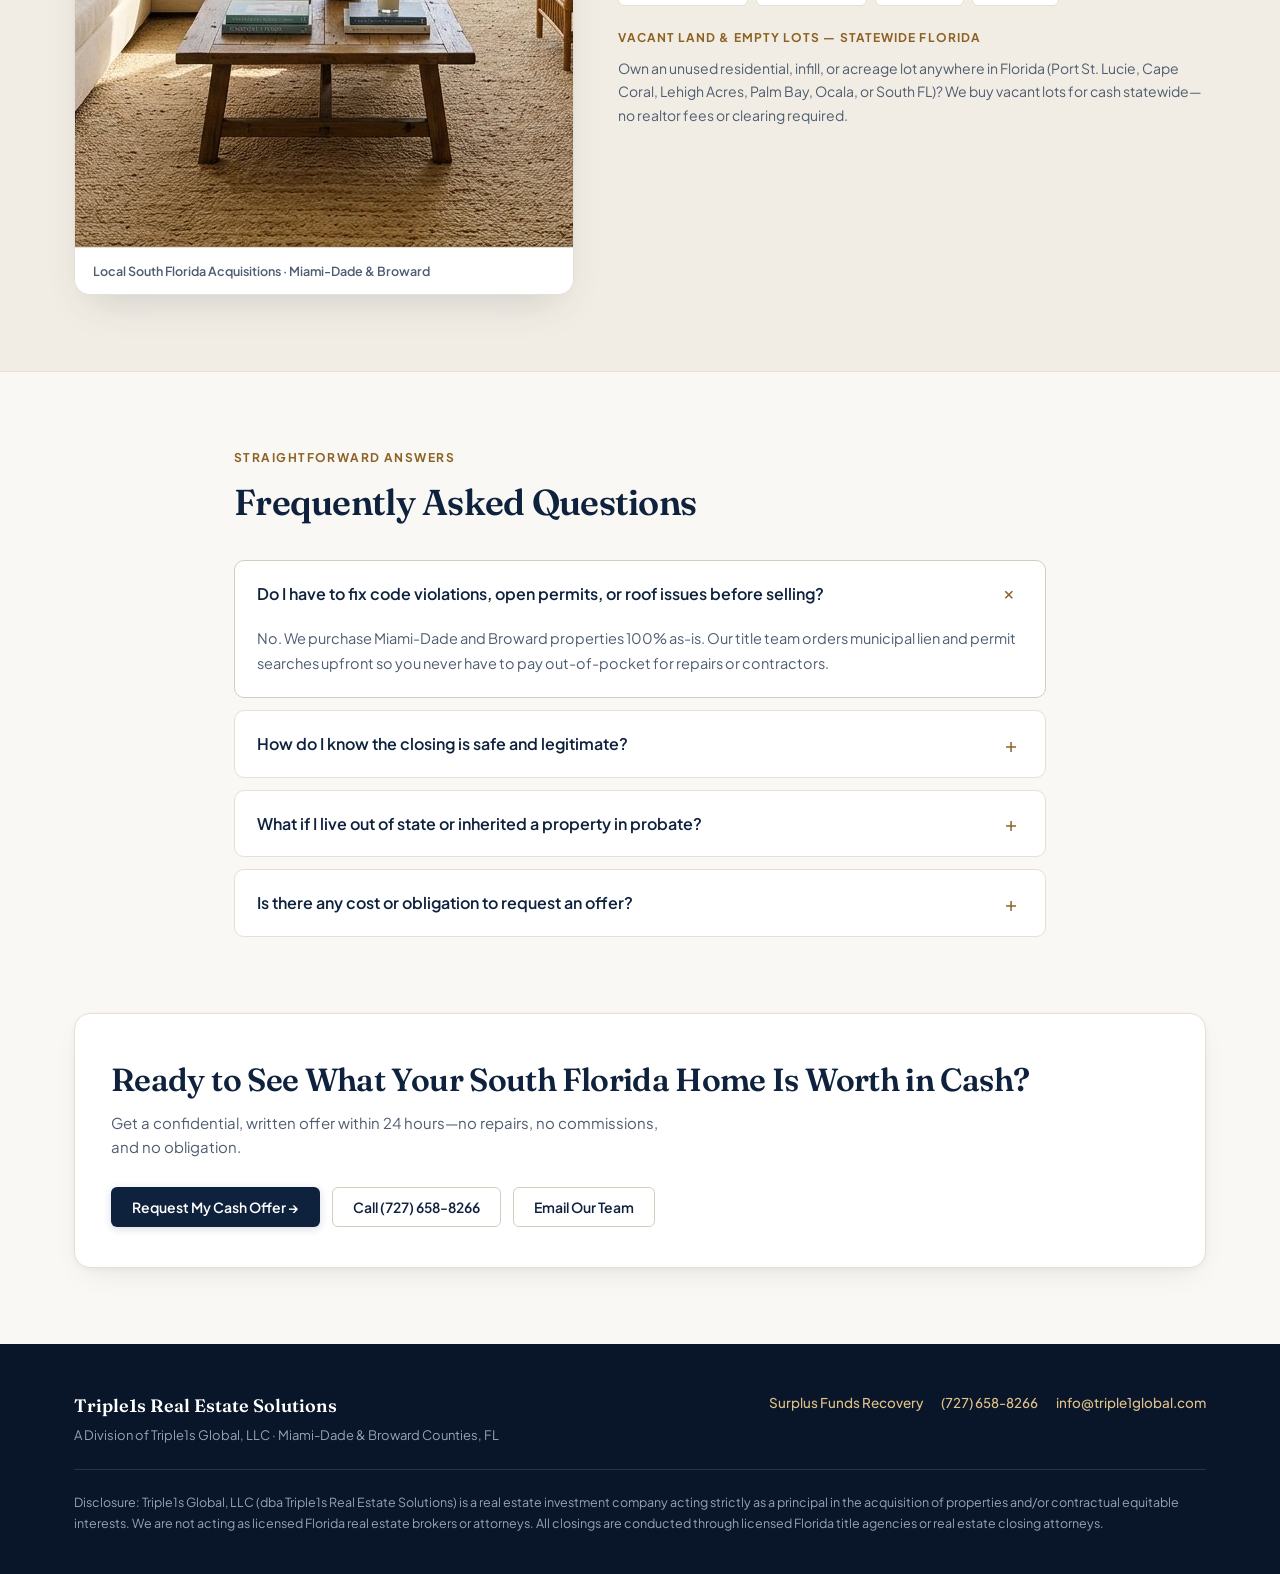
==== commit cbd7a7b0: "Add Statewide Florida Vacant Land & Empty Lots to site and offer form (EN/ES)" ====
--- a/index.html
+++ b/index.html
@@ -128,6 +128,7 @@
                   <option value="Needs Major Repairs" data-i18n="optMajor">Needs Major Repairs</option>
                   <option value="Needs Cosmetic Updates" data-i18n="optCosmetic">Needs Cosmetic Updates</option>
                   <option value="Good Condition / Tenant Occupied" data-i18n="optGood">Good / Tenant Occupied</option>
+                  <option value="Vacant Land / Empty Lot (Statewide FL)" data-i18n="optLot">Vacant Land / Empty Lot (Statewide FL)</option>
                 </select>
               </div>
             </div>
@@ -490,6 +491,13 @@
               <span class="city-tag">Lauderhill</span>
             </div>
           </div>
+
+          <div class="county-block">
+            <h3 class="county-label" data-i18n="landLabel">Vacant Land &amp; Empty Lots — Statewide Florida</h3>
+            <p class="section-sub" style="font-size:14px;" data-i18n="landSub">
+              Own an unused residential, infill, or acreage lot anywhere in Florida (Port St. Lucie, Cape Coral, Lehigh Acres, Palm Bay, Ocala, or South FL)? We buy vacant lots for cash statewide—no realtor fees or clearing required.
+            </p>
+          </div>
         </div>
       </div>
     </section>
@@ -625,6 +633,7 @@
         optMajor: 'Needs Major Repairs',
         optCosmetic: 'Needs Cosmetic Updates',
         optGood: 'Good / Tenant Occupied',
+        optLot: 'Vacant Land / Empty Lot (Statewide FL)',
         optAsap: 'ASAP (14–21 days)',
         opt30: '30–45 days',
         optFlex: 'Flexible / Just exploring',
@@ -721,6 +730,8 @@
         areasSub: 'South Florida real estate comes with unique realities—municipal lien searches, expired permits, insurance roof requirements, and HOA estoppels. Because we buy exclusively across Miami-Dade and Broward Counties, we price accurately and close smoothly.',
         miamiLabel: 'Miami-Dade County',
         browardLabel: 'Broward County',
+        landLabel: 'Vacant Land & Empty Lots — Statewide Florida',
+        landSub: 'Own an unused residential, infill, or acreage lot anywhere in Florida (Port St. Lucie, Cape Coral, Lehigh Acres, Palm Bay, Ocala, or South FL)? We buy vacant lots for cash statewide—no realtor fees or clearing required.',
         faqEyebrow: 'Straightforward Answers',
         faqHeading: 'Frequently Asked Questions',
         faq1Q: 'Do I have to fix code violations, open permits, or roof issues before selling?',
@@ -768,6 +779,7 @@
         optMajor: 'Necesita Reparaciones Mayores',
         optCosmetic: 'Necesita Mejoras Cosméticas',
         optGood: 'Buen Estado / Con Inquilinos',
+        optLot: 'Terreno Baldío / Lote Vacío (Todo Florida)',
         optAsap: 'Lo antes posible (14–21 días)',
         opt30: '30–45 días',
         optFlex: 'Flexible / Solo explorando',
@@ -864,6 +876,8 @@
         areasSub: 'El mercado del Sur de Florida tiene detalles propios: gravámenes municipales, permisos vencidos, requisitos de seguro de techo y HOA. Al comprar exclusivamente en Miami-Dade y Broward, ofrecemos precios justos y cierres seguros.',
         miamiLabel: 'Condado de Miami-Dade',
         browardLabel: 'Condado de Broward',
+        landLabel: 'Terrenos Baldíos y Lotes — Todo el Estado de Florida',
+        landSub: '¿Tiene un lote residencial o terreno sin usar en cualquier parte de Florida (Port St. Lucie, Cape Coral, Lehigh Acres, Palm Bay, Ocala o el Sur de FL)? Compramos lotes en efectivo en todo el estado—sin comisiones ni limpieza.',
         faqEyebrow: 'Respuestas Claras',
         faqHeading: 'Preguntas Frecuentes',
         faq1Q: '¿Debo arreglar multas de código, permisos abiertos o el techo antes de vender?',
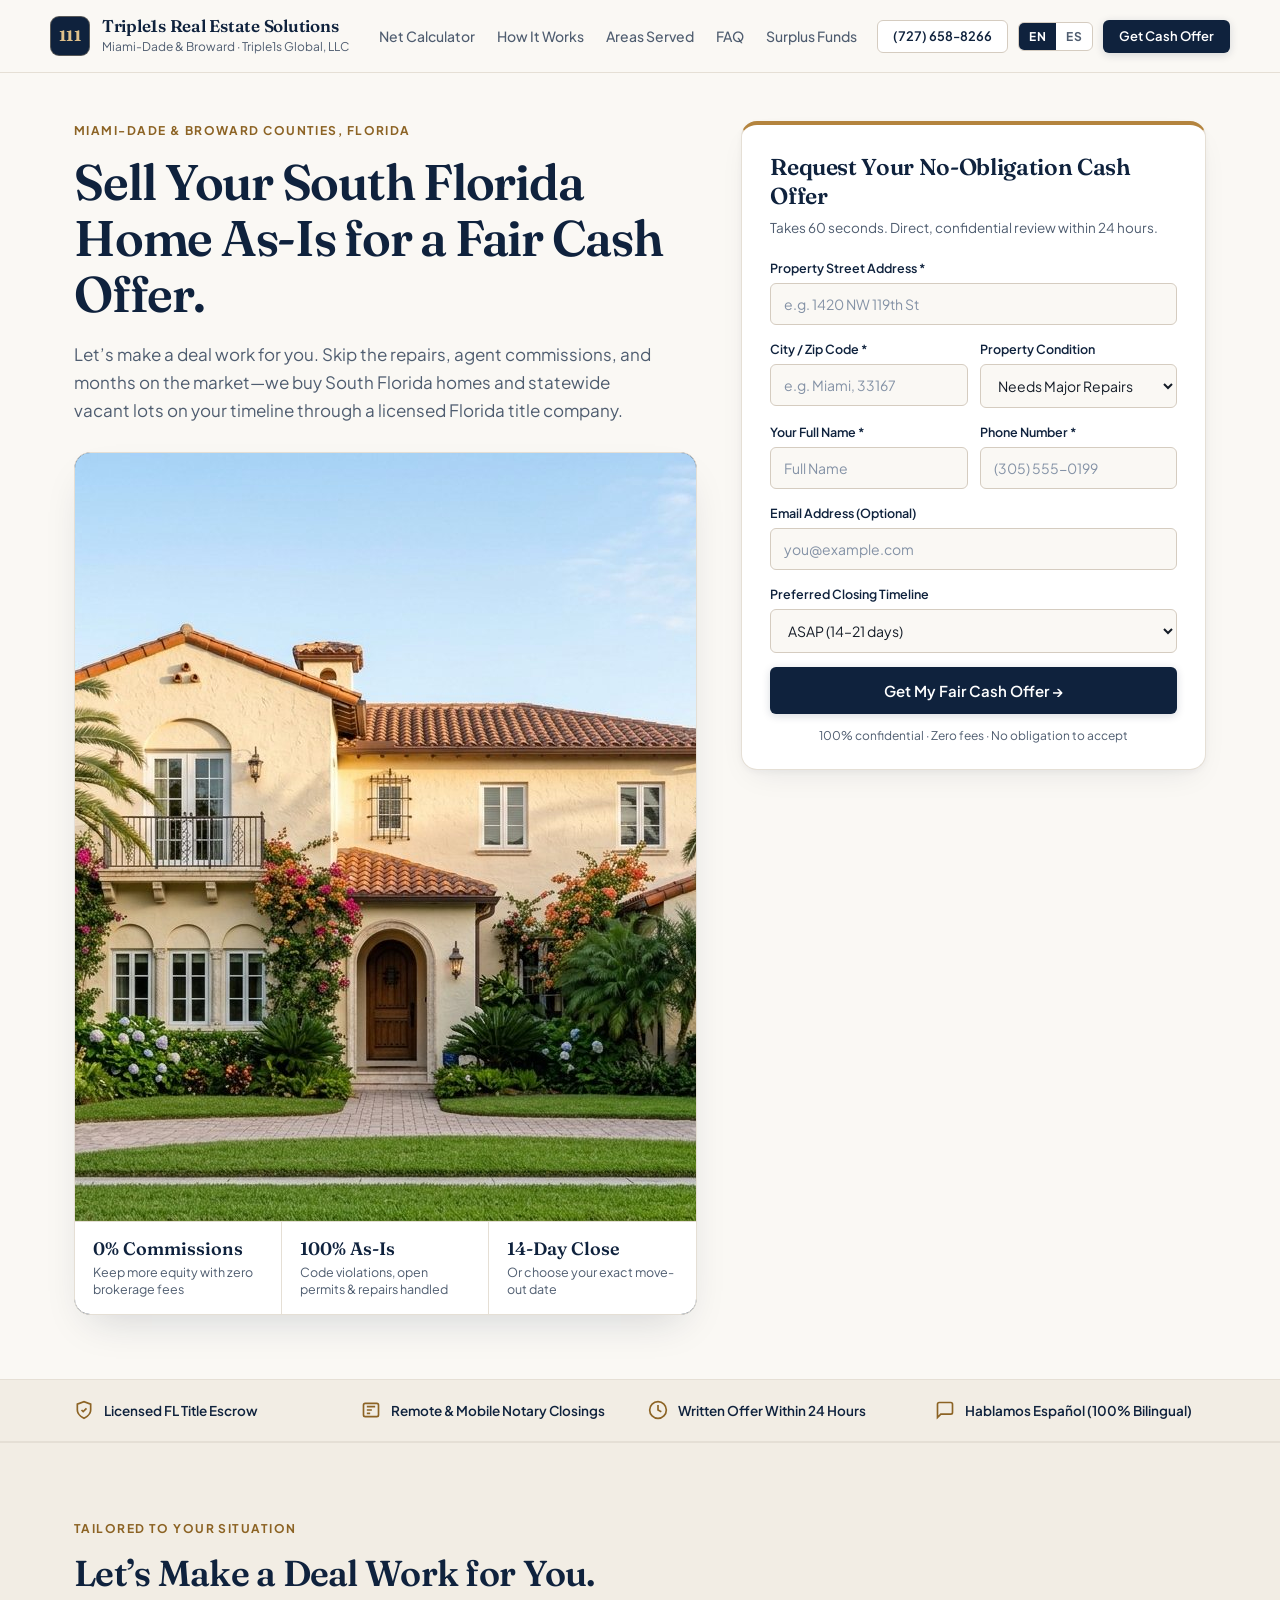
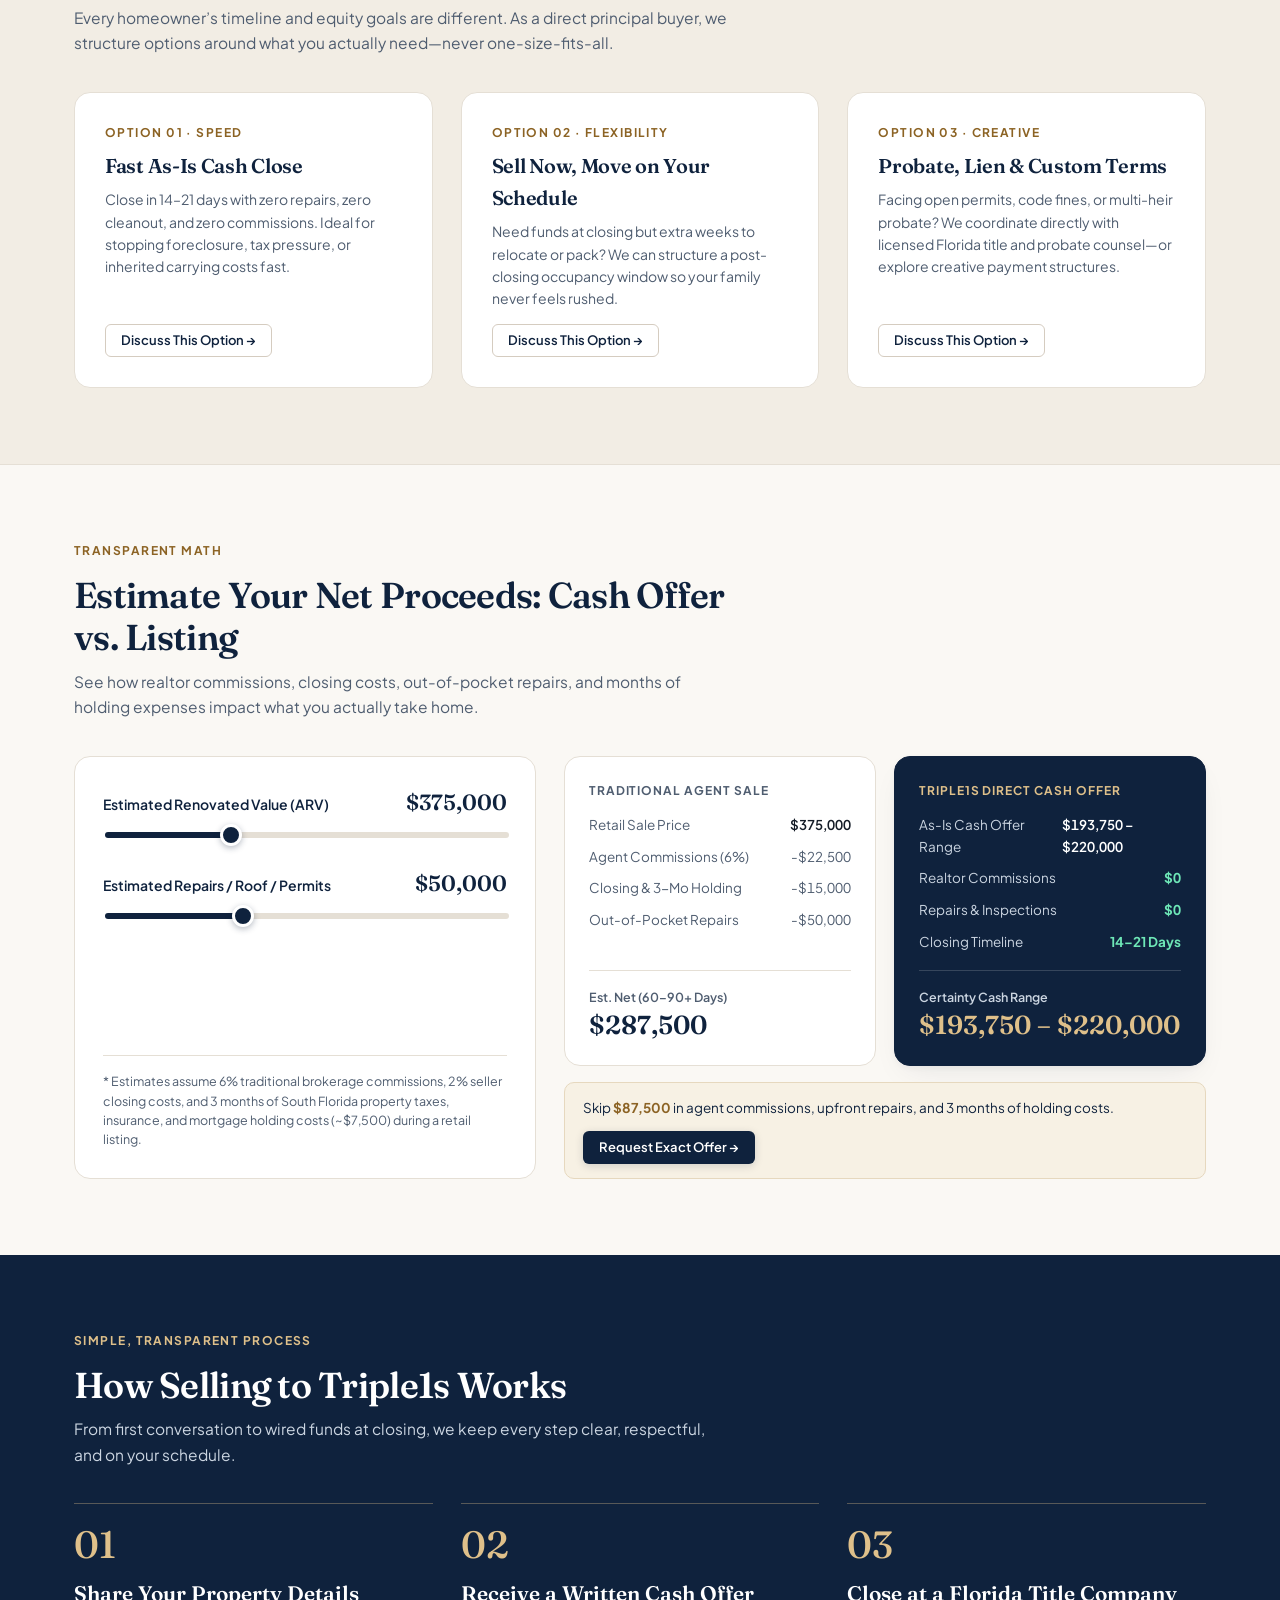
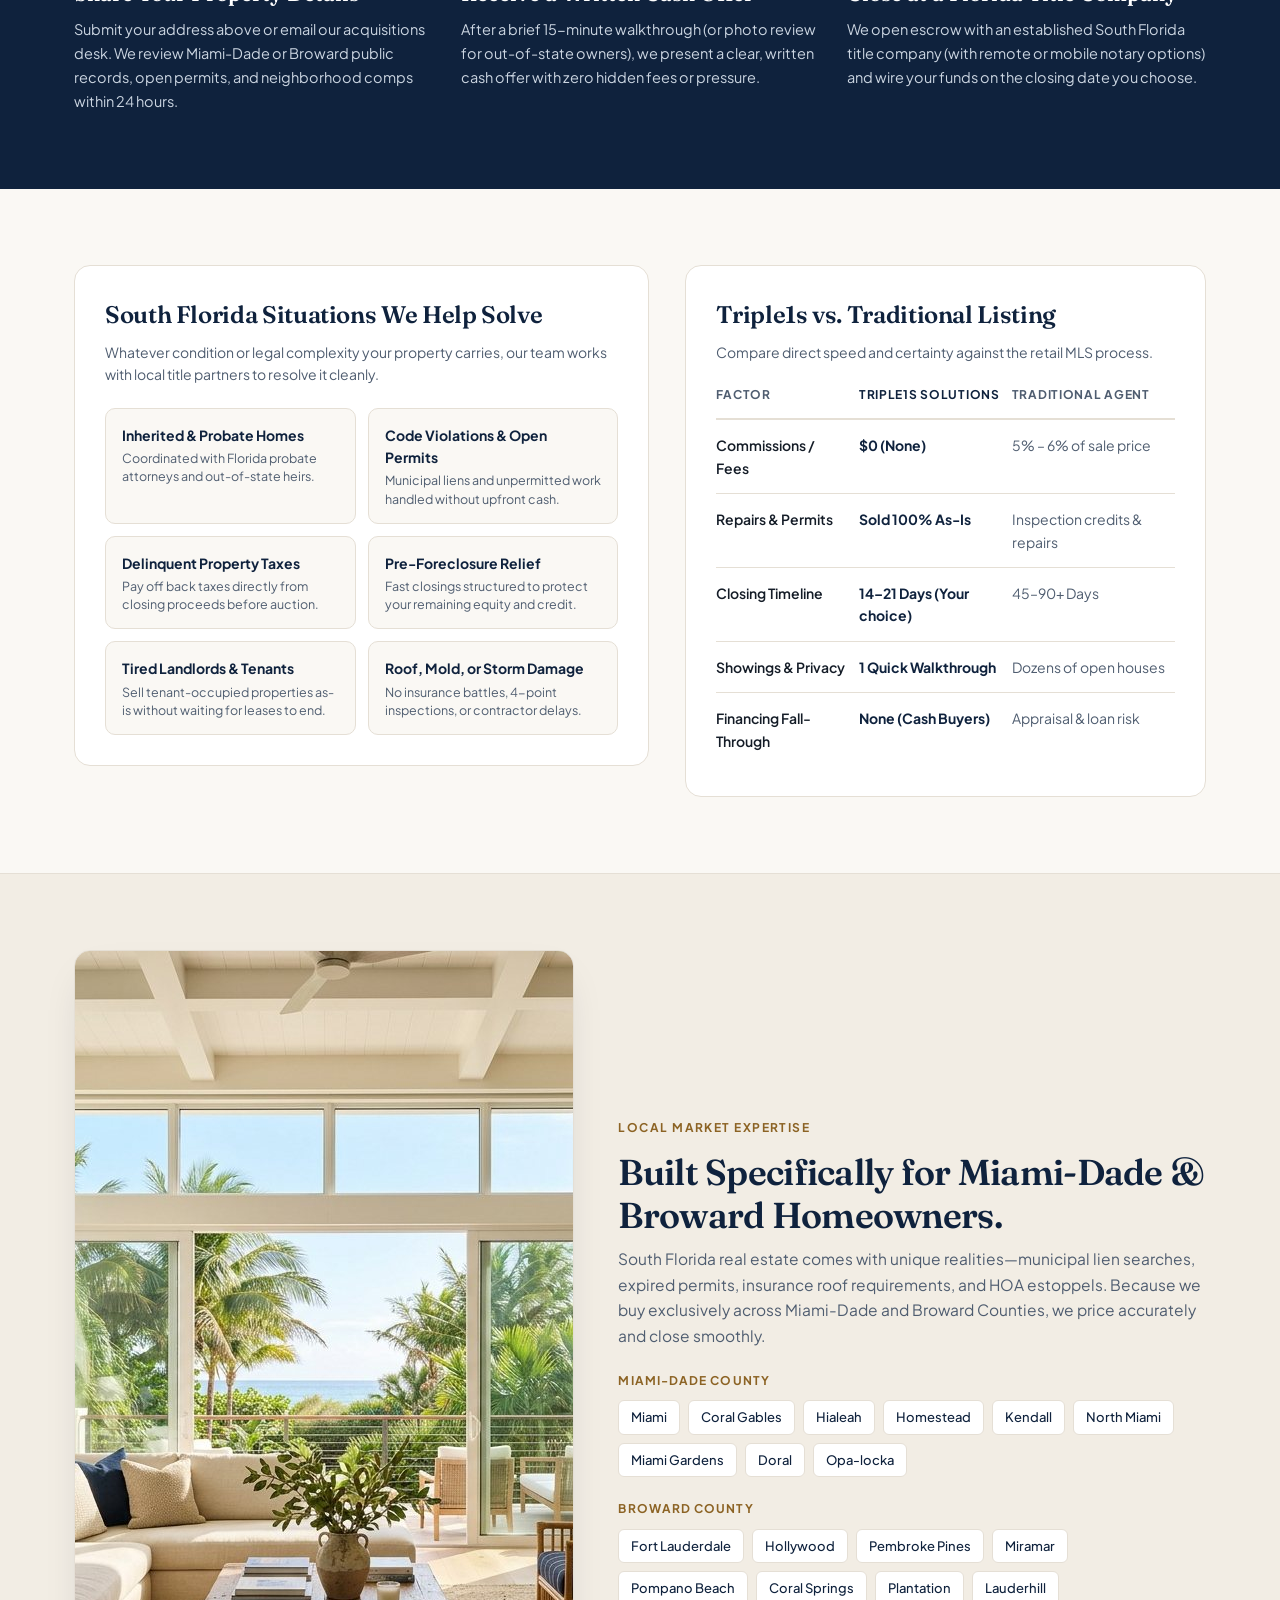
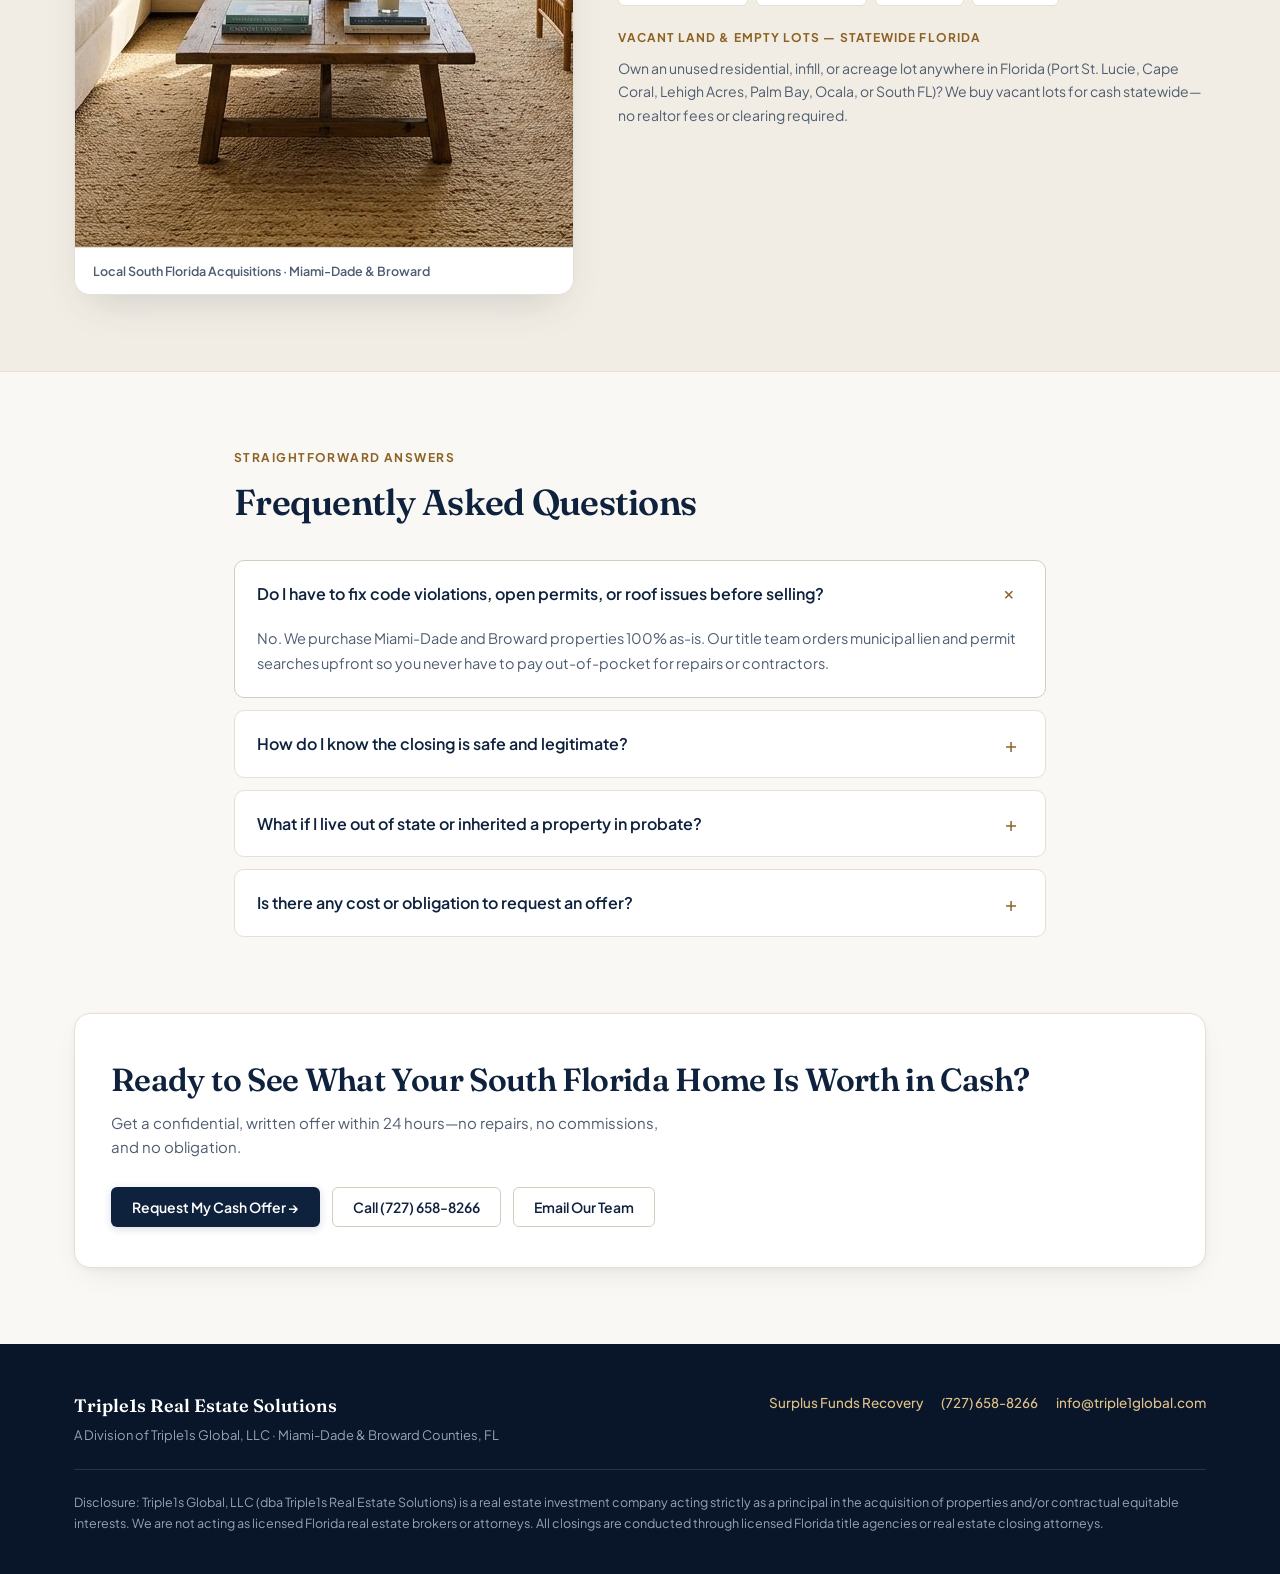
==== commit 8fccf91a: "Move 'Let's Make a Deal Work for You' section to top below Hero" ====
--- a/index.html
+++ b/index.html
@@ -78,7 +78,7 @@
             Sell Your South Florida Home As-Is for a Fair Cash Offer.
           </h1>
           <p class="hero-sub" data-i18n="heroSub">
-            Skip the repairs, agent commissions, and months on the market. Triple1s Real Estate Solutions buys directly on your timeline and closes through a licensed Florida title company.
+            Let&rsquo;s make a deal work for you. Skip the repairs, agent commissions, and months on the market—we buy South Florida homes and statewide vacant lots on your timeline through a licensed Florida title company.
           </p>
 
           <figure class="hero-media" style="margin:0">
@@ -190,6 +190,46 @@
         <div class="trust-item">
           <svg class="trust-icon" viewBox="0 0 24 24" fill="none" stroke="currentColor" stroke-width="2" aria-hidden="true"><path d="M21 15a2 2 0 0 1-2 2H7l-4 4V5a2 2 0 0 1 2-2h14a2 2 0 0 1 2 2z"/></svg>
           <span data-i18n="trust3">Hablamos Espa&ntilde;ol (100% Bilingual)</span>
+        </div>
+      </div>
+    </section>
+
+    <!-- Flexible Deal Solutions: Let's Make a Deal Work for You -->
+    <section id="flexible-solutions" class="section section--sand">
+      <div class="container">
+        <div class="section-header">
+          <p class="eyebrow" data-i18n="flexEyebrow">Tailored To Your Situation</p>
+          <h2 class="section-title" data-i18n="flexHeading">Let&rsquo;s Make a Deal Work for You.</h2>
+          <p class="section-sub" data-i18n="flexSub">Every homeowner&rsquo;s timeline and equity goals are different. As a direct principal buyer, we structure options around what you actually need—never one-size-fits-all.</p>
+        </div>
+
+        <div class="steps-grid">
+          <div class="panel-card" style="display:flex;flex-direction:column;justify-content:space-between;gap:14px;">
+            <div>
+              <p class="eyebrow" style="margin-bottom:8px;" data-i18n="flex1Tag">Option 01 &middot; Speed</p>
+              <h3 class="panel-title" style="font-size:20px;" data-i18n="flex1Title">Fast As-Is Cash Close</h3>
+              <p class="panel-sub" style="margin-bottom:0;" data-i18n="flex1Body">Close in 14–21 days with zero repairs, zero cleanout, and zero commissions. Ideal for stopping foreclosure, tax pressure, or inherited carrying costs fast.</p>
+            </div>
+            <a href="#offer-form" class="btn btn--outline btn--sm" style="align-self:flex-start;" data-i18n="flexCta">Discuss This Option &rarr;</a>
+          </div>
+
+          <div class="panel-card" style="display:flex;flex-direction:column;justify-content:space-between;gap:14px;">
+            <div>
+              <p class="eyebrow" style="margin-bottom:8px;" data-i18n="flex2Tag">Option 02 &middot; Flexibility</p>
+              <h3 class="panel-title" style="font-size:20px;" data-i18n="flex2Title">Sell Now, Move on Your Schedule</h3>
+              <p class="panel-sub" style="margin-bottom:0;" data-i18n="flex2Body">Need funds at closing but extra weeks to relocate or pack? We can structure a post-closing occupancy window so your family never feels rushed.</p>
+            </div>
+            <a href="#offer-form" class="btn btn--outline btn--sm" style="align-self:flex-start;" data-i18n="flexCta">Discuss This Option &rarr;</a>
+          </div>
+
+          <div class="panel-card" style="display:flex;flex-direction:column;justify-content:space-between;gap:14px;">
+            <div>
+              <p class="eyebrow" style="margin-bottom:8px;" data-i18n="flex3Tag">Option 03 &middot; Creative</p>
+              <h3 class="panel-title" style="font-size:20px;" data-i18n="flex3Title">Probate, Lien &amp; Custom Terms</h3>
+              <p class="panel-sub" style="margin-bottom:0;" data-i18n="flex3Body">Facing open permits, code fines, or multi-heir probate? We coordinate directly with licensed Florida title and probate counsel—or explore creative payment structures.</p>
+            </div>
+            <a href="#offer-form" class="btn btn--outline btn--sm" style="align-self:flex-start;" data-i18n="flexCta">Discuss This Option &rarr;</a>
+          </div>
         </div>
       </div>
     </section>
@@ -320,46 +360,6 @@
             <div class="step-num num">03</div>
             <h3 class="step-title" data-i18n="s3Title">Close at a Florida Title Company</h3>
             <p class="step-body" data-i18n="s3Body">We open escrow with an established South Florida title company (with remote or mobile notary options) and wire your funds on the closing date you choose.</p>
-          </div>
-        </div>
-      </div>
-    </section>
-
-    <!-- Flexible Deal Solutions: Let's Make a Deal Work for You -->
-    <section id="flexible-solutions" class="section section--sand">
-      <div class="container">
-        <div class="section-header">
-          <p class="eyebrow" data-i18n="flexEyebrow">Tailored To Your Situation</p>
-          <h2 class="section-title" data-i18n="flexHeading">Let&rsquo;s Make a Deal Work for You.</h2>
-          <p class="section-sub" data-i18n="flexSub">Every homeowner&rsquo;s timeline and equity goals are different. As a direct principal buyer, we structure options around what you actually need—never one-size-fits-all.</p>
-        </div>
-
-        <div class="steps-grid">
-          <div class="panel-card" style="display:flex;flex-direction:column;justify-content:space-between;gap:14px;">
-            <div>
-              <p class="eyebrow" style="margin-bottom:8px;" data-i18n="flex1Tag">Option 01 &middot; Speed</p>
-              <h3 class="panel-title" style="font-size:20px;" data-i18n="flex1Title">Fast As-Is Cash Close</h3>
-              <p class="panel-sub" style="margin-bottom:0;" data-i18n="flex1Body">Close in 14–21 days with zero repairs, zero cleanout, and zero commissions. Ideal for stopping foreclosure, tax pressure, or inherited carrying costs fast.</p>
-            </div>
-            <a href="#offer-form" class="btn btn--outline btn--sm" style="align-self:flex-start;" data-i18n="flexCta">Discuss This Option &rarr;</a>
-          </div>
-
-          <div class="panel-card" style="display:flex;flex-direction:column;justify-content:space-between;gap:14px;">
-            <div>
-              <p class="eyebrow" style="margin-bottom:8px;" data-i18n="flex2Tag">Option 02 &middot; Flexibility</p>
-              <h3 class="panel-title" style="font-size:20px;" data-i18n="flex2Title">Sell Now, Move on Your Schedule</h3>
-              <p class="panel-sub" style="margin-bottom:0;" data-i18n="flex2Body">Need funds at closing but extra weeks to relocate or pack? We can structure a post-closing occupancy window so your family never feels rushed.</p>
-            </div>
-            <a href="#offer-form" class="btn btn--outline btn--sm" style="align-self:flex-start;" data-i18n="flexCta">Discuss This Option &rarr;</a>
-          </div>
-
-          <div class="panel-card" style="display:flex;flex-direction:column;justify-content:space-between;gap:14px;">
-            <div>
-              <p class="eyebrow" style="margin-bottom:8px;" data-i18n="flex3Tag">Option 03 &middot; Creative</p>
-              <h3 class="panel-title" style="font-size:20px;" data-i18n="flex3Title">Probate, Lien &amp; Custom Terms</h3>
-              <p class="panel-sub" style="margin-bottom:0;" data-i18n="flex3Body">Facing open permits, code fines, or multi-heir probate? We coordinate directly with licensed Florida title and probate counsel—or explore creative payment structures.</p>
-            </div>
-            <a href="#offer-form" class="btn btn--outline btn--sm" style="align-self:flex-start;" data-i18n="flexCta">Discuss This Option &rarr;</a>
           </div>
         </div>
       </div>
@@ -614,7 +614,7 @@
         navCta: 'Get Cash Offer',
         badge: 'Miami-Dade & Broward Counties, Florida',
         heroTitle: 'Sell Your South Florida Home As-Is for a Fair Cash Offer.',
-        heroSub: 'Skip the repairs, agent commissions, and months on the market. Triple1s Real Estate Solutions buys directly on your timeline and closes through a licensed Florida title company.',
+        heroSub: 'Let’s make a deal work for you. Skip the repairs, agent commissions, and months on the market—we buy South Florida homes and statewide vacant lots on your timeline through a licensed Florida title company.',
         pill1Title: '0% Commissions',
         pill1Sub: 'Keep more equity with zero brokerage fees',
         pill2Title: '100% As-Is',
@@ -760,7 +760,7 @@
         navCta: 'Oferta en Efectivo',
         badge: 'Condados de Miami-Dade y Broward, Florida',
         heroTitle: 'Venda Su Casa en el Sur de Florida Tal Como Está y en Efectivo.',
-        heroSub: 'Evite reparaciones, comisiones de agentes y meses esperando en el mercado. Triple1s Real Estate Solutions compra directamente en su plazo y cierra con una compañía de título licenciada en Florida.',
+        heroSub: 'Hagamos que un trato funcione para usted. Evite reparaciones, comisiones y meses en el mercado—compramos casas en el Sur de Florida y lotes en todo Florida a su ritmo y con compañía de título licenciada.',
         pill1Title: '0% Comisiones',
         pill1Sub: 'Conserve más capital sin honorarios de agentes',
         pill2Title: '100% Tal Como Está',
